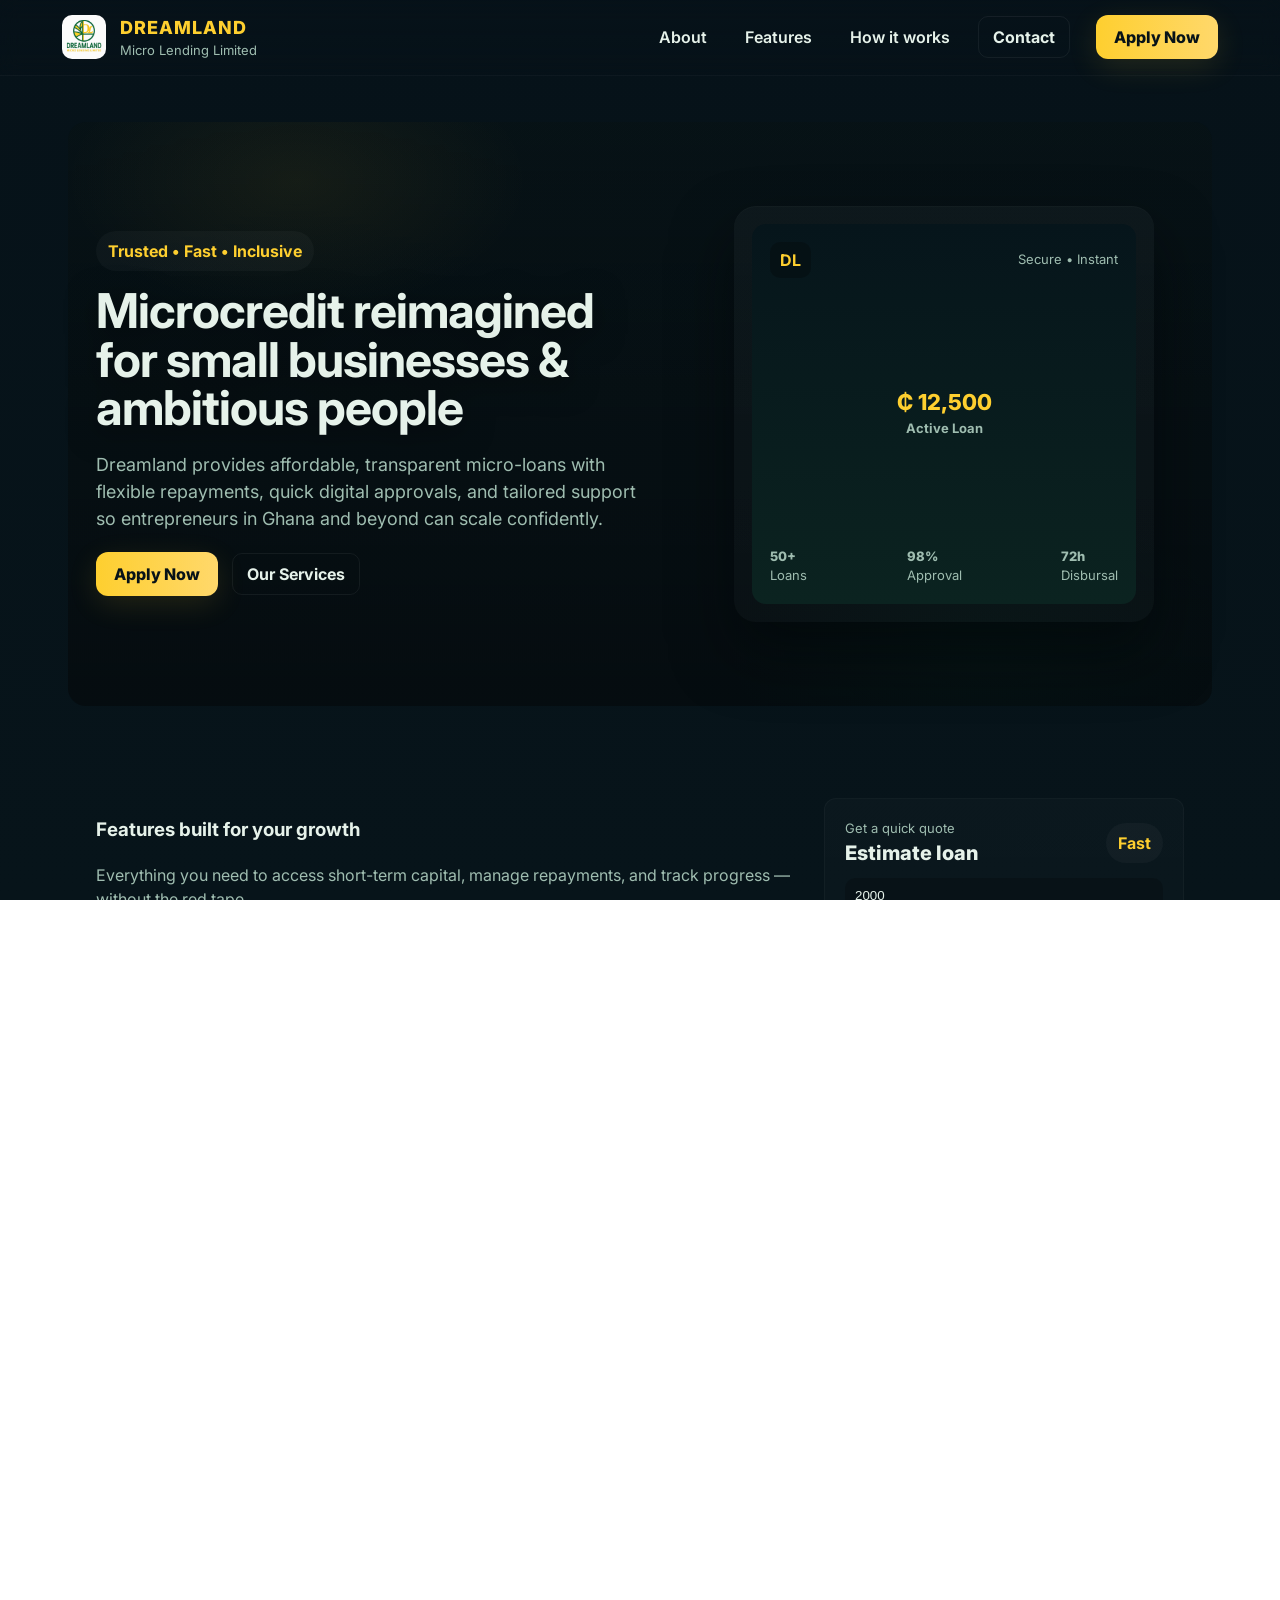
==== public/index.html @ 78e49c2c "minor fix" ====
<!doctype html>
<html lang="en">
<head>
  <meta charset="utf-8" />
  <meta name="viewport" content="width=device-width,initial-scale=1" />
  <title>Dreamland Micro Lending — Empowering Dreams</title>
  <link rel="icon" href=" logo.png" type="image/x-icon">
  <!-- Fonts -->
  <link href="https://fonts.googleapis.com/css2?family=Inter:wght@300;400;600;700;800&display=swap" rel="stylesheet">

  <meta name="keywords" content="micro loans Ghana, small business loans, quick loans Accra,  quick loans Sunyani, affordable lending, Dreamland Micro Lending, instant loan approval, flexible repayments, entrepreneur funding, Ghana microloans, financial support for businesses, short-term loans, digital lending platform, loan calculator, microfinance Ghana, business growth funding">

  <meta name="description" content="Dreamland Micro Lending offers fast, affordable micro-loans for small businesses and entrepreneurs in Ghana. Flexible repayments, quick approvals, and transparent terms.">

  <script type="application/ld+json">
    {
      "@context": "https://schema.org",
      "@type": "FinancialService",
      "name": "Dreamland Micro Lending",
      "description": "Providing micro-loans to small businesses and entrepreneurs in Ghana.",
      "url": "https://dreamlandmicrocredit.com/",
      "logo": "https://dreamlandmicrocredit.com/logo.png",
      "address": {
        "@type": "PostalAddress",
        "addressLocality": "Sunyani",
        "addressCountry": "GH"
      }
    }
    </script>

<style>
    :root{
      --green: #006B3F;
      --gold:  #FECF2F;
      --bg:    #071017;
      --card:  rgba(255,255,255,0.04);
      --glass: rgba(255,255,255,0.06);
      --text-light: #E6F2EA;
      --muted: #9FBDB0;
      --max-width: 1200px;
      --radius: 14px;
    }

    *{box-sizing:border-box}
    html,body{height:100%;scroll-behavior:smooth;overflow-x:hidden;width:100%}
    body{
      margin:0;
      font-family: 'Inter', system-ui, -apple-system, "Segoe UI", Roboto, "Helvetica Neue", Arial;
      background: linear-gradient(180deg, #061219 0%, #07141a 100%);
      color:var(--text-light);
      -webkit-font-smoothing:antialiased;
      -moz-osx-font-smoothing:grayscale;
      line-height:1.5;
    }

    a{color:inherit;text-decoration:none}
    .wrap{max-width:var(--max-width);margin:0 auto;padding:28px;}

/* ---------- Header (sticky, minimal) ---------- */
    header{
      position:sticky;
      top:0;
      z-index:1200;
      backdrop-filter: blur(10px);
      background: linear-gradient(180deg, rgba(7,18,25,0.65), rgba(7,18,25,0.45));
      border-bottom: 1px solid rgba(255,255,255,0.03);
      transition: all 300ms ease;
    }
    .nav-inner{max-width:var(--max-width); margin:0 auto; display:flex; align-items:center; gap:18px; padding:14px 22px; justify-content:space-between;}
    .brand {display:flex; align-items:center; gap:14px}
    .brand img{height:44px; width:44px; object-fit:contain; border-radius:10px; background:rgba(255,255,255,0.03)}
    .brand .name{font-weight:800;letter-spacing:1px;color:var(--gold); font-size:18px}
    nav {display:flex; gap:18px; align-items:center}
    nav a{color:var(--text-light); font-weight:600; padding:8px 10px;border-radius:8px; transition:all 180ms ease}
    nav a:hover{background:rgba(255,255,255,0.03)}
    .cta-ghost{border:1px solid rgba(255,255,255,0.06); padding:8px 14px; border-radius:10px; font-weight:700}
    .cta-primary{background:linear-gradient(90deg,var(--gold), #ffd86b); color:#071218; padding:10px 18px; border-radius:12px; font-weight:800; box-shadow: 0 8px 30px rgba(254,207,47,0.12)}

/* ---------- Mobile Navigation ---------- */
    .mobile-menu-btn {
      display: none;
      background: transparent;
      border: none;
      color: var(--text-light);
      width: 40px;
      height: 40px;
      position: relative;
      z-index: 2000;
      cursor: pointer;
      padding: 0;
    }
    
    .mobile-menu-btn span {
      display: block;
      width: 24px;
      height: 2px;
      background: var(--text-light);
      position: absolute;
      left: 8px;
      transition: all 0.3s ease;
    }
    
    .mobile-menu-btn span:nth-child(1) {
      top: 12px;
    }
    
    .mobile-menu-btn span:nth-child(2) {
      top: 19px;
    }
    
    .mobile-menu-btn span:nth-child(3) {
      top: 26px;
    }
    
    .mobile-menu-btn.active span:nth-child(1) {
      transform: rotate(45deg);
      top: 19px;
    }
    
    .mobile-menu-btn.active span:nth-child(2) {
      opacity: 0;
    }
    
    .mobile-menu-btn.active span:nth-child(3) {
      transform: rotate(-45deg);
      top: 19px;
    }
    
    .mobile-nav {
      position: fixed;
      top: 0;
      right: -100%;
      width: 80%;
      max-width: 320px;
      height: 100vh;
      background: var(--bg);
      backdrop-filter: blur(20px);
      z-index: 1000;
      padding: 80px 30px 30px;
      transition: right 0.4s cubic-bezier(0.4, 0, 0.2, 1);
      display: flex;
      flex-direction: column;
      gap: 20px;
      border-left: 1px solid rgba(255,255,255,0.05);
      box-shadow: -10px 0 30px rgba(0,0,0,0.3);
    }
    
    .mobile-nav.active {
      right: 0;
    }
    
    .mobile-nav a {
      display: block;
      padding: 12px 16px;
      font-size: 18px;
      border-radius: 8px;
      transition: all 0.3s ease;
      font-weight: 600;
    }
    
    .mobile-nav a:hover {
      background: rgba(255,255,255,0.05);
    }
    
    .mobile-nav .cta-primary {
      margin-top: 10px;
      text-align: center;
    }
    
    .mobile-nav-overlay {
      position: fixed;
      top: 0;
      left: 0;
      width: 100%;
      height: 100%;
      background: rgba(0,0,0,0.5);
      backdrop-filter: blur(5px);
      z-index: 999;
      opacity: 0;
      pointer-events: none;
      transition: opacity 0.3s ease;
    }
    
    .mobile-nav-overlay.active {
      opacity: 1;
      pointer-events: all;
    }

/* ---------- HERO (asymmetrical, layered) ---------- */
    .hero{
      display:grid;
      grid-template-columns: 1fr 480px;
      gap:48px;
      align-items:center;
      padding:84px 28px;
      margin-top:18px;
      position:relative;
    }

    .hero::before{
      content:"";
      position:absolute;
      inset:0;
      background-image:
        radial-gradient(ellipse at 20% 10%, rgba(254,207,47,0.06) 0%, transparent 18%),
        radial-gradient(ellipse at 80% 90%, rgba(0,107,63,0.06) 0%, transparent 20%),
        linear-gradient(180deg, rgba(10,18,14,0.25), rgba(5,8,10,0.6));
      z-index:0;
      border-radius:18px;
      pointer-events:none;
      transform: translateZ(0);
    }
    .hero-left, .hero-right{position:relative; z-index:1;}
    .hero-left h1{
      font-size:48px;
      line-height:1.02;
      margin:0 0 12px 0;
      letter-spacing:-1px;
      color:var(--text-light);
      text-shadow: 0 6px 30px rgba(0,0,0,0.5);
    }
    .kicker{display:inline-block;padding:6px 12px;border-radius:999px;background:rgba(254,207,47,0.12); color:var(--gold); font-weight:700;margin-bottom:16px}
    .hero-left p.lead{color:var(--muted); font-size:18px; margin-bottom:20px; max-width:68ch}
    .hero-ctas{display:flex; gap:14px; align-items:center; margin-top:8px}

    .hero-right{
      display:flex;
      justify-content:center;
      align-items:center;
      transform: perspective(900px) translateZ(0);
    }
    .device{
      width:420px;
      border-radius:22px;
      background: linear-gradient(180deg, rgba(255,255,255,0.03), rgba(255,255,255,0.02));
      padding:18px;
      box-shadow: 0 30px 60px rgba(2,6,8,0.6), inset 0 1px 0 rgba(255,255,255,0.02);
      transform-origin:center;
      transition: transform 600ms cubic-bezier(.2,.9,.26,1), box-shadow 300ms;
    }
    .device:hover{ transform: translateY(-12px) rotate(-2deg); box-shadow: 0 50px 90px rgba(2,6,8,0.7); }
    .device .screen{
      height:380px; border-radius:14px; overflow:hidden; background: linear-gradient(180deg,#06151b 0%, #0b2320 100%);
      display:flex; flex-direction:column; gap:10px; padding:18px; color:var(--text-light);
    }
    .device .screen .mock-top{display:flex; justify-content:space-between; align-items:center}
    .badge {background: rgba(0,0,0,0.25); padding:6px 10px; border-radius:10px; font-weight:700; color:var(--gold)}
    .mock-graphic{flex:1; display:flex; align-items:center; justify-content:center; font-weight:700; font-size:22px; color:var(--muted)}
    .mock-stats{display:flex; gap:10px; justify-content:space-between; color:var(--muted); font-size:13px}

/* ---------- FEATURES (staggered cards, highlight) ---------- */
    .section { padding:64px 28px; margin-top:28px; border-radius:18px;}
    .features { display:grid; grid-template-columns: 1.1fr 0.9fr; gap:28px; align-items:stretch; }
    .feature-list{ display:flex; flex-direction:column; gap:16px;}
    .feature{
      display:flex; gap:14px; align-items:flex-start; background:var(--card); padding:18px; border-radius:12px; transition:transform 300ms, box-shadow 300ms; }
    .feature:hover{ transform: translateY(-6px); box-shadow: 0 18px 50px rgba(0,0,0,0.6)}
    .feature .icon{width:56px;height:56px;border-radius:12px;display:flex;align-items:center;justify-content:center;font-weight:800;background:linear-gradient(180deg,var(--gold), #ffd86b); color:#071218;}

/* ---------- PROCESS (timeline) ---------- */
    .process-grid{ display:grid; grid-template-columns:repeat(4,1fr); gap:18px; margin-top:18px;}
    .step{ background:var(--glass); padding:18px; border-radius:12px; text-align:center; border:1px solid rgba(255,255,255,0.02)}

/* ---------- PRICING / PRODUCTS (cards with accent) ---------- */
    .products{ display:flex; gap:18px; margin-top:20px;}
    .product{background:linear-gradient(180deg, rgba(255,255,255,0.02), rgba(255,255,255,0.01)); padding:18px; border-radius:12px; flex:1; border:1px solid rgba(255,255,255,0.02); transition: transform 300ms}
    .product:hover{ transform:translateY(-6px); box-shadow: 0 26px 70px rgba(0,0,0,0.6) }

/* ---------- TESTIMONIALS (layered cards) ---------- */
    .testimonials{ display:grid; grid-template-columns: repeat(3,1fr); gap:18px; margin-top:18px; }
    .tcard{ background: linear-gradient(180deg, rgba(255,255,255,0.02), rgba(255,255,255,0.01)); padding:18px; border-radius:14px; border:1px solid rgba(255,255,255,0.03)}

/* ---------- NEWS / FOOTER ---------- */
    .news-grid{ display:grid; grid-template-columns:repeat(3,1fr); gap:18px; margin-top:18px}
    footer{ margin-top:40px; padding:36px 28px; border-radius:16px; background:linear-gradient(180deg, rgba(0,0,0,0.18), rgba(0,0,0,0.24)); display:flex; justify-content:space-between; align-items:center; gap:20px;}

/* ---------- CONTACT SECTION ---------- */
    #contact > div {
      display: grid;
      grid-template-columns: 1fr 420px;
      gap: 26px;
      align-items: start;
    }
    
    #contact aside {
      background:linear-gradient(180deg, rgba(255,255,255,0.02), rgba(255,255,255,0.01));
      padding: 18px;
      border-radius: 12px;
      border: 1px solid rgba(255,255,255,0.02);
    }

/* ---------- UTILITIES ---------- */
    .muted{color:var(--muted)}
    .center{text-align:center}
    .pill{display:inline-flex; gap:8px; align-items:center; padding:8px 12px; border-radius:999px; background:rgba(255,255,255,0.03); font-weight:700; color:var(--gold)}
    .ghost{border:1px solid rgba(255,255,255,0.03); padding:10px 14px; border-radius:10px}
    .small{font-size:13px;color:var(--muted)}

/* ---------- Responsive ---------- */
    @media (max-width:1100px){
      .hero{ grid-template-columns: 1fr; padding:56px 18px }
      .features{ grid-template-columns: 1fr }
      .testimonials{ grid-template-columns: 1fr; }
      .process-grid{ grid-template-columns: repeat(2,1fr)}
      .hero-right{ order:-1; margin-bottom:20px; display:flex; justify-content:center }
    }

    @media (max-width: 768px) {
      .mobile-menu-btn {
        display: block;
      }
      
      .desktop-nav {
        display: none;
      }
      
      .nav-inner{padding:12px}
      .brand .name{font-size:15px}
      
      .device{width:320px}
      .hero-left h1{font-size:30px}
      
      .products {
        flex-direction: column;
      }
      
      /* CONTACT SECTION FIX - Updated for better mobile layout */
      #contact > div {
        display: flex;
        flex-direction: column;
        grid-template-columns: unset;
        gap: 28px;
      }
      
      #contact > div > div,
      #contact > div > aside {
        width: 100%;
      }
      
      #contact dl {
        grid-template-columns: 1fr;
        gap: 12px;
      }
      
      /* NEWS GRID FIX */
      .news-grid {
        grid-template-columns: 1fr;
        gap: 12px;
      }
      
      /* FOOTER FIX */
      footer {
        flex-direction: column;
        align-items: flex-start;
        gap: 24px;
      }
    }

    @media (max-width:480px){
      .hero-left h1{font-size:26px}
      .hero-ctas {
        flex-direction: column;
        align-items: flex-start;
      }
      .process-grid {
        grid-template-columns: 1fr;
      }
      
      /* CONTACT FORM INPUTS */
      #applyForm input {
        padding: 14px 12px;
        font-size: 16px;
      }
      
      #applyForm button {
        padding: 14px;
      }
      
      .section {
        padding: 48px 18px;
      }
    }

/* ---------- Animations (scroll-reveal + subtle motion) ---------- */
    .reveal{opacity:0; transform:translateY(28px); transition: all 800ms cubic-bezier(.2,.9,.26,1);}
    .reveal.visible{opacity:1; transform:translateY(0)}
    .fade-in{opacity:0; transition: opacity 900ms ease; transform:none}
    .fade-in.visible{opacity:1}
    .floaty{transition: transform 900ms cubic-bezier(.2,.9,.26,1)}
    .floaty.slow{ animation: bob 6s ease-in-out infinite; }
    @keyframes bob{ 0%{ transform: translateY(0)} 50%{ transform: translateY(-8px)} 100%{ transform: translateY(0)} }
    
    @keyframes bounce {
      0%, 20%, 50%, 80%, 100% {transform: translateY(0);}
      40% {transform: translateY(-10px);}
      60% {transform: translateY(-5px);}
    }
    .bounce {
      animation: bounce 1.5s infinite;
    }
    .cta-primary:hover {
      animation: none;
      transform: translateY(-2px);
    }

/* small helpers for accessibility */
    .sr-only{position:absolute!important;height:1px;width:1px;overflow:hidden;clip:rect(1px,1px,1px,1px);white-space:nowrap;border:0;padding:0;margin:-1px}
</style>
</head>
<body>

 <!-- HEADER -->
  <header>
    <div class="nav-inner">
      <div class="brand">
        <img src="logo.png" alt="Dreamland logo" />
        <div>
          <div class="name">DREAMLAND</div>
          <div class="small muted">Micro Lending Limited</div>
        </div>
      </div>

      <!-- Desktop Navigation -->
      <nav class="desktop-nav" aria-label="Main Navigation">
        <a href="#about">About</a>
        <a href="#features">Features</a>
        <a href="#process">How it works</a>
        <!-- <a href="#testimonials">Clients</a> -->
        <a href="#contact" class="cta-ghost">Contact</a>
        <a href="#contact" class="cta-primary" style="margin-left:8px">Apply Now</a>
      </nav>
      
      <!-- Mobile Menu Button - Hidden on desktop -->
      <button class="mobile-menu-btn" aria-label="Toggle navigation">
        <span></span>
        <span></span>
        <span></span>
      </button>
    </div>
    
    <!-- Mobile Navigation - Hidden by default -->
    <div class="mobile-nav-overlay"></div>
    <nav class="mobile-nav" aria-label="Mobile Navigation">
      <a href="#about">About</a>
      <a href="#features">Features</a>
      <a href="#process">How it works</a>
      <!-- <a href="#testimonials">Clients</a> -->
      <a href="#contact">Contact</a>
      <a href="#contact" class="cta-primary">Apply Now</a>
    </nav>
  </header>


  <main class="wrap">

    <!-- HERO -->
    <section class="hero" aria-labelledby="hero-title">
      <div class="hero-left">
        <div class="kicker pill">Trusted • Fast • Inclusive</div>
        <h1 id="hero-title">Microcredit reimagined for small businesses & ambitious people</h1>
        <p class="lead muted">Dreamland provides affordable, transparent micro-loans with flexible repayments, quick digital approvals, and tailored support so entrepreneurs in Ghana and beyond can scale confidently.</p>

        <div class="hero-ctas">
          <a href="#contact" class="cta-primary bounce">Apply Now</a>
          <a href="#features" class="cta-ghost" aria-label="View services">Our Services</a>
        </div>

    
      </div>

      <div class="hero-right reveal floaty slow" id="hero-media">
        <div class="device" role="img" aria-label="App preview">
          <div class="screen">
            <div class="mock-top">
              <div class="badge">DL</div>
              <div class="small muted">Secure • Instant</div>
            </div>
            <div class="mock-graphic center">
              <div>
                <div style="font-size:22px;font-weight:800;color:var(--gold)">₵ 12,500</div>
                <div class="small muted">Active Loan</div>
              </div>
            </div>
            <div class="mock-stats">
              <div><div style="font-weight:800">50+</div><div class="small muted">Loans</div></div>
              <div><div style="font-weight:800">98%</div><div class="small muted">Approval</div></div>
              <div><div style="font-weight:800">72h</div><div class="small muted">Disbursal</div></div>
            </div>
          </div>
        </div>
      </div>
    </section>

    <!-- FEATURES -->
    <section id="features" class="section reveal" aria-labelledby="features-title">
      <div style="display:flex; align-items:flex-start; gap:28px; flex-wrap:wrap;">
        <div style="flex:1 1 520px;">
          <h3 id="features-title">Features built for your growth</h3>
          <p class="muted">Everything you need to access short-term capital, manage repayments, and track progress — without the red tape.</p>

          <div class="feature-list" style="margin-top:18px;">
            <div class="feature">
              <div class="icon">₵</div>
              <div>
                <div style="font-weight:800">Micro Loans</div>
                <div class="small muted">Small amounts, flexible terms, fast approval.</div>
              </div>
            </div>

            <div class="feature">
              <div class="icon">⚡</div>
              <div>
                <div style="font-weight:800">Instant Decisions</div>
                <div class="small muted">Automated credit checks speed up approvals.</div>
              </div>
            </div>

            <div class="feature">
              <div class="icon">🔁</div>
              <div>
                <div style="font-weight:800">Flexible Repayments</div>
                <div class="small muted">Plans tailored to seasonal income and cashflow.</div>
              </div>
            </div>

            <div class="feature">
              <div class="icon">🤝</div>
              <div>
                <div style="font-weight:800">Community Support</div>
                <div class="small muted">Financial coaching & growth resources for borrowers.</div>
              </div>
            </div>
          </div>
        </div>

        <div style="flex:0 1 360px;">
          <div style="background:linear-gradient(180deg, rgba(255,255,255,0.02), rgba(255,255,255,0.01)); padding:20px; border-radius:12px; border:1px solid rgba(255,255,255,0.03)">
            <div style="display:flex; justify-content:space-between; align-items:center; margin-bottom:10px">
              <div><div class="small muted">Get a quick quote</div><div style="font-weight:800;font-size:20px">Estimate loan</div></div>
              <div class="pill">Fast</div>
            </div>

            <form id="quickCalc" class="small" onsubmit="return calcQuote(event)">
              <label class="sr-only" for="amt">Amount</label>
              <input id="amt" type="number" min="100" value="2000" style="width:100%;padding:10px;border-radius:10px;border:none;background:rgba(0,0,0,0.2);color:var(--text-light);margin-bottom:10px" />
              <label class="sr-only" for="term">Term</label>
              <select id="term" style="width:100%;padding:10px;border-radius:10px;border:none;background:rgba(0,0,0,0.2);color:var(--text-light);margin-bottom:12px">
                <option value="30">30 days</option>
                <option value="60">60 days</option>
                <option value="90">90 days</option>
              </select>
              <button class="cta-primary">See Estimate</button>
              <div id="quote" class="small muted" style="margin-top:10px; display:none"></div>
            </form>
          </div>
        </div>
      </div>
    </section>

    <!-- PROCESS -->
    <section id="process" class="section reveal" aria-labelledby="process-title">
      <h3 id="process-title">How it works</h3>
      <p class="muted">Simple steps from application to disbursal — built to get capital into hands quickly and responsibly.</p>

      <div class="process-grid">
        <div class="step"><div class="pill">01</div><h4 style="margin-top:10px">Loan application</h4><p class="small muted">Fill a short form and upload basic documents.</p></div>
        <div class="step"><div class="pill">02</div><h4 style="margin-top:10px">Fast approval</h4><p class="small muted">Automated checks + quick human review.</p></div>
        <div class="step"><div class="pill">03</div><h4 style="margin-top:10px">Receive funds</h4><p class="small muted">Disbursal within 24 hours for approved loans.</p></div>
        <div class="step"><div class="pill">04</div><h4 style="margin-top:10px">Collateral free</h4><p class="small muted">Build credit and access larger amounts over time.</p></div>
      </div>
    </section>

    <!-- PRODUCTS / PACKAGES -->
    <section id="products" class="section reveal" aria-labelledby="products-title">
      <h3 id="products-title">Loan Packages</h3>
      <p class="muted">Transparent pricing, no hidden fees — choose a plan that fits your needs.</p>

      <div class="products">
        <div class="product">
          <div style="display:flex;justify-content:space-between;align-items:center"><div style="font-weight:800">Micro loan</div><div class="small muted">Best for individuals</div></div>
          <div style="font-size:28px;font-weight:900;margin-top:12px">₵1000 - ₵10,000</div>
          <div class="small muted" style="margin-top:10px">Term: 30-60 days • Rate: 7% flat</div>
          <div style="margin-top:14px"><a href="#contact" class="cta-primary bounce">Apply micro</a></div>
        </div>

        <div class="product">
          <div style="display:flex;justify-content:space-between;align-items:center"><div style="font-weight:800">Individual business</div><div class="small muted">Small businesses</div></div>
          <div style="font-size:28px;font-weight:900;margin-top:12px">₵5,000 - ₵20,000</div>
          <div class="small muted" style="margin-top:10px">Term: 30-180 days • Rate: 6% flat</div>
          <div style="margin-top:14px"><a href="#contact" class="cta-primary bounce">Apply individual business</a></div>
        </div>

        <div class="product">
          <div style="display:flex;justify-content:space-between;align-items:center"><div style="font-weight:800">Emergency Loans</div><div class="small muted">Larger ventures</div></div>
          <div style="font-size:28px;font-weight:900;margin-top:12px">₵5,000 - ₵20,000</div>
          <div class="small muted" style="margin-top:10px">Tailored terms • Dedicated support</div>
          <div style="margin-top:14px"><a href="#contact" class="cta-primary bounce">Apply emergency</a></div>
        </div>
      </div>
    </section>

    <!-- TESTIMONIALS -->
    <!-- <section id="testimonials" class="section reveal" aria-labelledby="testimonials-title">
      <h3 id="testimonials-title">Trusted by entrepreneurs</h3>
      <p class="muted">Stories from borrowers who used Dreamland to grow their businesses.</p>

      <div class="testimonials">
        <div class="tcard">
          <div style="display:flex; gap:12px; align-items:center; margin-bottom:8px">
            <img src="https://i.pravatar.cc/60?img=32" alt="" style="width:48px;height:48px;border-radius:999px">
            <div><strong>Akua T.</strong><div class="small muted">Market trader</div></div>
          </div>
          <p class="small muted">"I got a quick loan to buy stock before the holiday rush. Sales doubled — Dreamland made it easy."</p>
        </div>

        <div class="tcard">
          <div style="display:flex; gap:12px; align-items:center; margin-bottom:8px">
            <img src="https://i.pravatar.cc/60?img=44" alt="" style="width:48px;height:48px;border-radius:999px">
            <div><strong>Kofi A.</strong><div class="small muted">Carpenter</div></div>
          </div>
          <p class="small muted">"Transparent terms and helpful coaching — they guided me to manage repayments and grow revenue."</p>
        </div>

        <div class="tcard">
          <div style="display:flex; gap:12px; align-items:center; margin-bottom:8px">
            <img src="https://i.pravatar.cc/60?img=12" alt="" style="width:48px;height:48px;border-radius:999px">
            <div><strong>Linda M.</strong><div class="small muted">Salon owner</div></div>
          </div>
          <p class="small muted">"Fast approval and funds when I needed them most. The app is simple and reliable."</p>
        </div>
      </div>
    </section> -->

    <!-- LATEST NEWS -->
    <section id="news" class="section reveal" aria-labelledby="news-title">
      <h3 id="news-title">Latest updates</h3>
      <div class="news-grid">
        <article style="padding:16px;border-radius:12px;background:var(--card)"><strong>Dreamland launches new Growth loan</strong><p class="small muted">More capital and lower rates for returning customers.</p></article>
        <article style="padding:16px;border-radius:12px;background:var(--card)"><strong>Financial coaching sessions</strong><p class="small muted">Free online workshops on budgeting & scaling your business.</p></article>
        <article style="padding:16px;border-radius:12px;background:var(--card)"><strong>Community grant program</strong><p class="small muted">Partnering with local NGOs to support women entrepreneurs.</p></article>
      </div>
    </section>

    <!-- CONTACT / APPLY FORM -->
    <section id="contact" class="section reveal" aria-labelledby="contact-title">
      <div style="display:grid; grid-template-columns: 1fr 420px; gap:26px; align-items:start;">
        <div>
          <h3 id="contact-title">Get started</h3>
          <p class="muted">Apply online in minutes — or contact our team for custom plans and enterprise lending.</p>

          <dl style="display:grid; grid-template-columns: repeat(2,1fr); gap:8px; margin-top:12px">
            <div><strong>Phone</strong><div class="small muted">+233 20 767 4076 / +233 24 158 5892</div></div>
            <div><strong>Email</strong><div class="small muted">info@dreamlandmicro.com</div></div>
            <div><strong>Office</strong><div class="small muted">Sunyani, Ghana</div></div>
            <div><strong>Hours</strong><div class="small muted">Mon–Fri, 9am–5pm</div></div>
          </dl>

          <div style="margin-top:18px">
            <a href="#contact" class="ghost" style="margin-left:12px;padding:10px 14px;border-radius:10px">Request callback</a>
          </div>
        </div>

        <aside style="background:linear-gradient(180deg, rgba(255,255,255,0.02), rgba(255,255,255,0.01)); padding:18px; border-radius:12px; border:1px solid rgba(255,255,255,0.02)">
          <h4 style="margin-bottom:8px">Apply — quick form</h4>
          <form id="applyForm" onsubmit="return fakeApply(event)">
            <label class="sr-only" for="name">Full name</label>
            <input id="name" required placeholder="Full name" style="width:100%;padding:12px;border-radius:10px;border:none;background:rgba(0,0,0,0.2);color:var(--text-light);margin-bottom:10px" />
            <label class="sr-only" for="phone">Phone</label>
            <input id="phone" required placeholder="Phone" style="width:100%;padding:12px;border-radius:10px;border:none;background:rgba(0,0,0,0.2);color:var(--text-light);margin-bottom:10px" />
            <label class="sr-only" for="amount">Amount</label>
            <input id="amount" type="number" required placeholder="Amount (₵)" style="width:100%;padding:12px;border-radius:10px;border:none;background:rgba(0,0,0,0.2);color:var(--text-light);margin-bottom:10px" />
            <button class="cta-primary" style="width:100%;margin-top:6px">Start application</button>
            <p id="applyMsg" class="small muted" style="margin-top:10px; display:none"></p>
          </form>
        </aside>
      </div>
    </section>

    <!-- FOOTER -->
    <footer class="reveal">
      <div>
        <div style="display:flex; gap:12px; align-items:center">
          <img src="logo.png" alt="Dreamland logo" style="width:44px;height:44px;object-fit:contain">
          <div>
            <div style="font-weight:800">Dreamland Micro Lending</div>
            <div class="small muted">Empowering Dreams • © 2025</div>
          </div>
        </div>
      </div>

      <div style="display:flex; gap:18px; align-items:center;">
        <div class="small muted">Privacy • Terms • Cookies</div>
        <div style="display:flex; gap:10px;">
          <a class="pill" href="#">Twitter</a>
          <a class="pill" href="#">LinkedIn</a>
        </div>
      </div>
    </footer>

  </main>

  <!-- SCRIPT: Parallax, Scroll Reveals, small interactions -->
  <script>
     // Mobile menu toggle functionality
    (function() {
      const menuBtn = document.querySelector('.mobile-menu-btn');
      const mobileNav = document.querySelector('.mobile-nav');
      const overlay = document.querySelector('.mobile-nav-overlay');
      
      function toggleMenu() {
        menuBtn.classList.toggle('active');
        mobileNav.classList.toggle('active');
        overlay.classList.toggle('active');
        document.body.style.overflow = mobileNav.classList.contains('active') ? 'hidden' : '';
      }
      
      menuBtn.addEventListener('click', toggleMenu);
      overlay.addEventListener('click', toggleMenu);
      
      // Close menu when clicking on links
      mobileNav.querySelectorAll('a').forEach(link => {
        link.addEventListener('click', toggleMenu);
      });
    })();

    // Parallax: subtle background motion for hero layers
    (function(){
      const hero = document.querySelector('.hero');
      window.addEventListener('scroll', () => {
        const sc = window.scrollY;
        // move hero media up slightly as you scroll
        const media = document.getElementById('hero-media');
        if(media) media.style.transform = 'translateY(' + Math.min(0, sc * -0.05) + 'px)';
        // background parallax via pseudo-element: change transform on root
        hero.style.setProperty('--hero-offset', (sc * 0.15) + 'px');
      });
    })();

    // IntersectionObserver for reveal elements
    (function(){
      const io = new IntersectionObserver((entries, obs) => {
        entries.forEach(entry => {
          if(entry.isIntersecting){
            entry.target.classList.add('visible');
            obs.unobserve(entry.target);
          }
        });
      }, {threshold: 0.15});

      document.querySelectorAll('.reveal, .fade-in, .hero-right').forEach(el => io.observe(el));
    })();

    // Quick calculator (simple demo)
    function calcQuote(e){
      e.preventDefault();
      const amt = Number(document.getElementById('amt').value) || 0;
      const term = Number(document.getElementById('term').value) || 30;
      // sample flat rate calc
      const rate = 0.07; // 7% flat as sample
      const fee = Math.round(amt * rate);
      const total = amt + fee;
      const quote = document.getElementById('quote');
      quote.style.display = 'block';
      quote.innerHTML = `Estimated fee: ₵${fee.toLocaleString()} • Total repay: ₵${total.toLocaleString()} • Term: ${term} days`;
      return false;
    }

    // Fake apply form (demo behavior)
    function fakeApply(e){
      e.preventDefault();
      const msg = document.getElementById('applyMsg');
      msg.style.display = 'block';
      msg.innerText = 'Submitting…';
      setTimeout(() => {
        msg.innerText = 'Thanks! Your application has been received. Our team will call you within 24 hours.';
        document.getElementById('applyForm').reset();
      }, 900);
      return false;
    }

    // small enhancement: shrink header on scroll
    (function(){
      const header = document.querySelector('header');
      window.addEventListener('scroll', () => {
        header.style.backdropFilter = window.scrollY > 20 ? 'blur(14px)' : 'blur(8px)';
        header.style.padding = window.scrollY > 20 ? '8px 0' : '';
      });
    })();
    
    // Add bounce animation to CTA buttons on hover
    (function() {
      const ctaButtons = document.querySelectorAll('.cta-primary');
      ctaButtons.forEach(button => {
        button.addEventListener('mouseenter', () => {
          button.classList.add('bounce');
        });
        button.addEventListener('animationend', () => {
          button.classList.remove('bounce');
        });
      });
    })();
  </script>

  <style>
    /* Additional responsive styles for contact section */
    @media (max-width: 768px) {
      #contact > div {
        display: flex !important;
        flex-direction: column !important;
        grid-template-columns: 1fr !important;
      }
      
      #contact > div > div,
      #contact > div > aside {
        width: 100% !important;
      }
      
      #contact dl {
        grid-template-columns: 1fr !important;
        gap: 12px !important;
      }
    }
  </style>
</body>
</html>
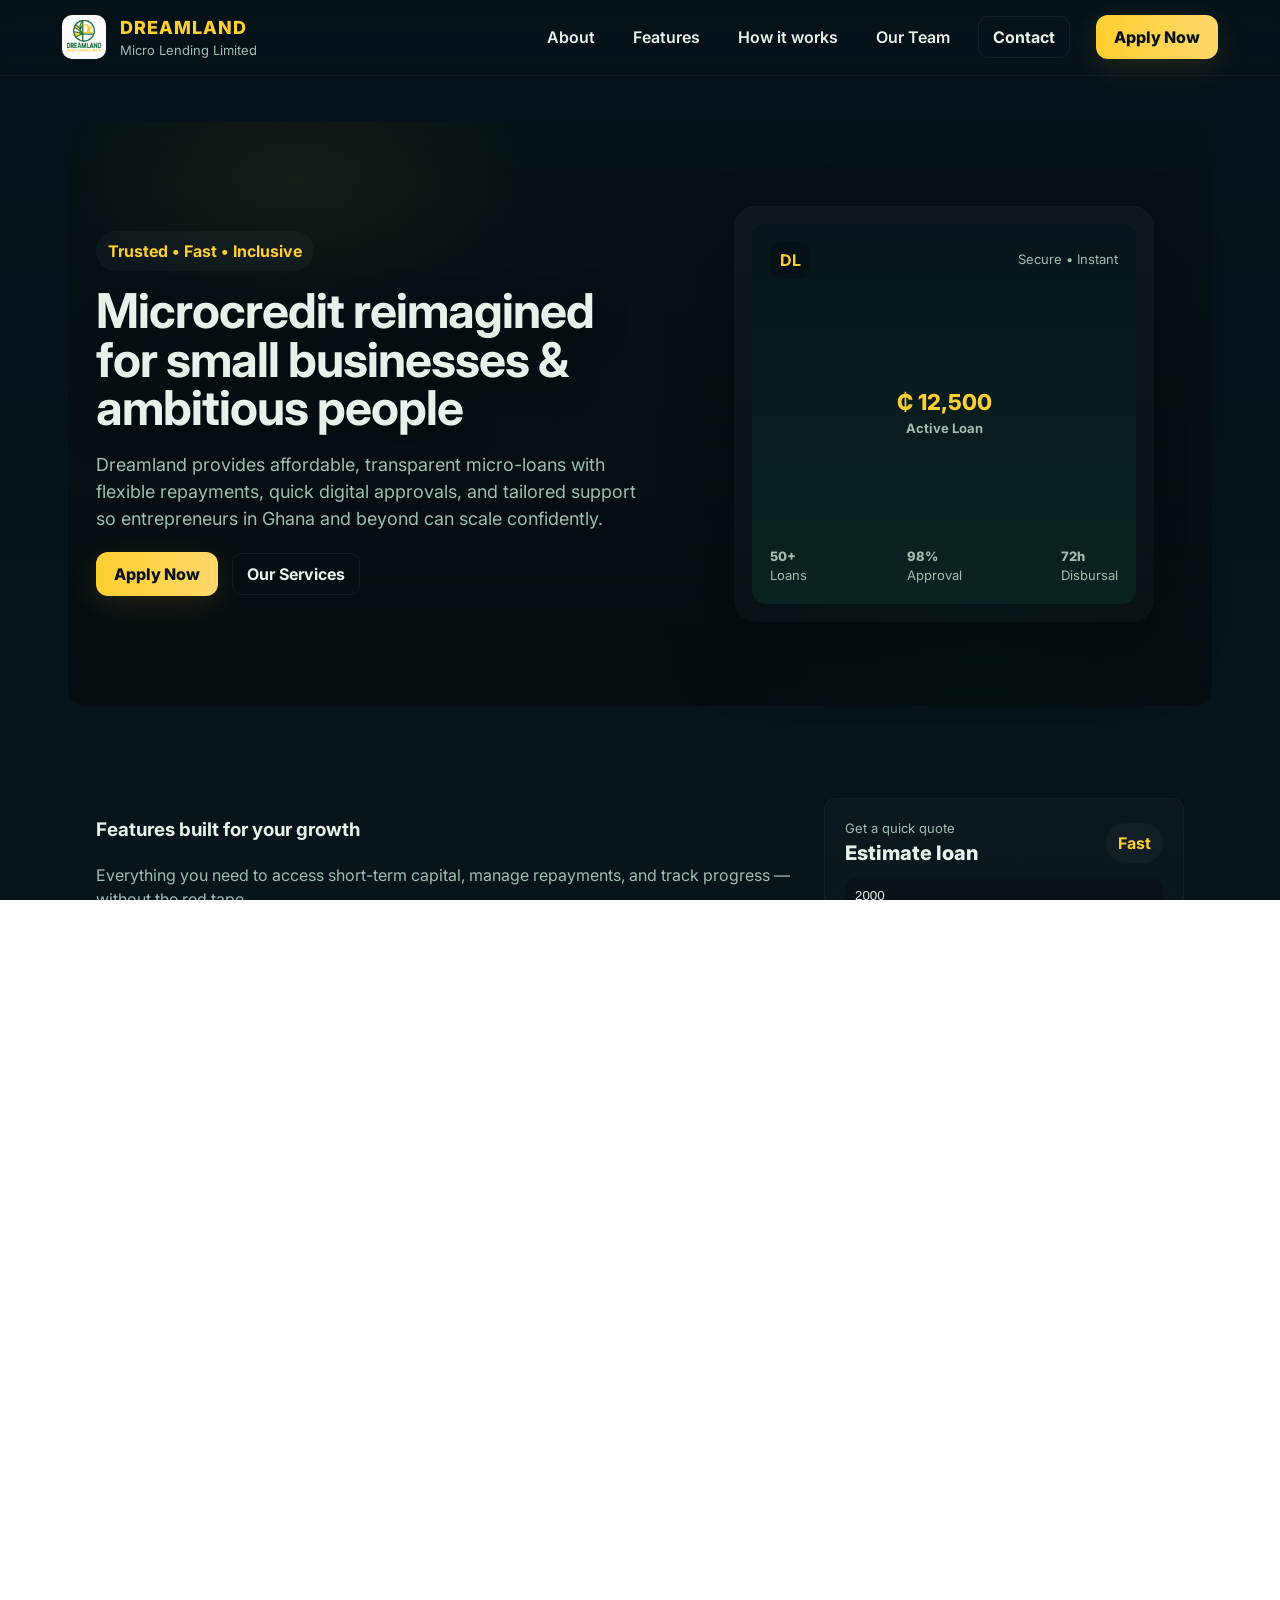
==== commit 8c85e39c: "Added tem members section" ====
--- a/public/index.html
+++ b/public/index.html
@@ -1,5 +1,6 @@
 <!doctype html>
 <html lang="en">
+
 <head>
   <meta charset="utf-8" />
   <meta name="viewport" content="width=device-width,initial-scale=1" />
@@ -8,9 +9,11 @@
   <!-- Fonts -->
   <link href="https://fonts.googleapis.com/css2?family=Inter:wght@300;400;600;700;800&display=swap" rel="stylesheet">
 
-  <meta name="keywords" content="micro loans Ghana, small business loans, quick loans Accra,  quick loans Sunyani, affordable lending, Dreamland Micro Lending, instant loan approval, flexible repayments, entrepreneur funding, Ghana microloans, financial support for businesses, short-term loans, digital lending platform, loan calculator, microfinance Ghana, business growth funding">
-
-  <meta name="description" content="Dreamland Micro Lending offers fast, affordable micro-loans for small businesses and entrepreneurs in Ghana. Flexible repayments, quick approvals, and transparent terms.">
+  <meta name="keywords"
+    content="micro loans Ghana, small business loans, quick loans Accra,  quick loans Sunyani, affordable lending, Dreamland Micro Lending, instant loan approval, flexible repayments, entrepreneur funding, Ghana microloans, financial support for businesses, short-term loans, digital lending platform, loan calculator, microfinance Ghana, business growth funding">
+
+  <meta name="description"
+    content="Dreamland Micro Lending offers fast, affordable micro-loans for small businesses and entrepreneurs in Ghana. Flexible repayments, quick approvals, and transparent terms.">
 
   <script type="application/ld+json">
     {
@@ -28,55 +31,129 @@
     }
     </script>
 
-<style>
-    :root{
+  <style>
+    :root {
       --green: #006B3F;
-      --gold:  #FECF2F;
-      --bg:    #071017;
-      --card:  rgba(255,255,255,0.04);
-      --glass: rgba(255,255,255,0.06);
+      --gold: #FECF2F;
+      --bg: #071017;
+      --card: rgba(255, 255, 255, 0.04);
+      --glass: rgba(255, 255, 255, 0.06);
       --text-light: #E6F2EA;
       --muted: #9FBDB0;
       --max-width: 1200px;
       --radius: 14px;
     }
 
-    *{box-sizing:border-box}
-    html,body{height:100%;scroll-behavior:smooth;overflow-x:hidden;width:100%}
-    body{
-      margin:0;
+    * {
+      box-sizing: border-box
+    }
+
+    html,
+    body {
+      height: 100%;
+      scroll-behavior: smooth;
+      overflow-x: hidden;
+      width: 100%
+    }
+
+    body {
+      margin: 0;
       font-family: 'Inter', system-ui, -apple-system, "Segoe UI", Roboto, "Helvetica Neue", Arial;
       background: linear-gradient(180deg, #061219 0%, #07141a 100%);
-      color:var(--text-light);
-      -webkit-font-smoothing:antialiased;
-      -moz-osx-font-smoothing:grayscale;
-      line-height:1.5;
-    }
-
-    a{color:inherit;text-decoration:none}
-    .wrap{max-width:var(--max-width);margin:0 auto;padding:28px;}
-
-/* ---------- Header (sticky, minimal) ---------- */
-    header{
-      position:sticky;
-      top:0;
-      z-index:1200;
+      color: var(--text-light);
+      -webkit-font-smoothing: antialiased;
+      -moz-osx-font-smoothing: grayscale;
+      line-height: 1.5;
+    }
+
+    a {
+      color: inherit;
+      text-decoration: none
+    }
+
+    .wrap {
+      max-width: var(--max-width);
+      margin: 0 auto;
+      padding: 28px;
+    }
+
+    /* ---------- Header (sticky, minimal) ---------- */
+    header {
+      position: sticky;
+      top: 0;
+      z-index: 1200;
       backdrop-filter: blur(10px);
-      background: linear-gradient(180deg, rgba(7,18,25,0.65), rgba(7,18,25,0.45));
-      border-bottom: 1px solid rgba(255,255,255,0.03);
+      background: linear-gradient(180deg, rgba(7, 18, 25, 0.65), rgba(7, 18, 25, 0.45));
+      border-bottom: 1px solid rgba(255, 255, 255, 0.03);
       transition: all 300ms ease;
     }
-    .nav-inner{max-width:var(--max-width); margin:0 auto; display:flex; align-items:center; gap:18px; padding:14px 22px; justify-content:space-between;}
-    .brand {display:flex; align-items:center; gap:14px}
-    .brand img{height:44px; width:44px; object-fit:contain; border-radius:10px; background:rgba(255,255,255,0.03)}
-    .brand .name{font-weight:800;letter-spacing:1px;color:var(--gold); font-size:18px}
-    nav {display:flex; gap:18px; align-items:center}
-    nav a{color:var(--text-light); font-weight:600; padding:8px 10px;border-radius:8px; transition:all 180ms ease}
-    nav a:hover{background:rgba(255,255,255,0.03)}
-    .cta-ghost{border:1px solid rgba(255,255,255,0.06); padding:8px 14px; border-radius:10px; font-weight:700}
-    .cta-primary{background:linear-gradient(90deg,var(--gold), #ffd86b); color:#071218; padding:10px 18px; border-radius:12px; font-weight:800; box-shadow: 0 8px 30px rgba(254,207,47,0.12)}
-
-/* ---------- Mobile Navigation ---------- */
+
+    .nav-inner {
+      max-width: var(--max-width);
+      margin: 0 auto;
+      display: flex;
+      align-items: center;
+      gap: 18px;
+      padding: 14px 22px;
+      justify-content: space-between;
+    }
+
+    .brand {
+      display: flex;
+      align-items: center;
+      gap: 14px
+    }
+
+    .brand img {
+      height: 44px;
+      width: 44px;
+      object-fit: contain;
+      border-radius: 10px;
+      background: rgba(255, 255, 255, 0.03)
+    }
+
+    .brand .name {
+      font-weight: 800;
+      letter-spacing: 1px;
+      color: var(--gold);
+      font-size: 18px
+    }
+
+    nav {
+      display: flex;
+      gap: 18px;
+      align-items: center
+    }
+
+    nav a {
+      color: var(--text-light);
+      font-weight: 600;
+      padding: 8px 10px;
+      border-radius: 8px;
+      transition: all 180ms ease
+    }
+
+    nav a:hover {
+      background: rgba(255, 255, 255, 0.03)
+    }
+
+    .cta-ghost {
+      border: 1px solid rgba(255, 255, 255, 0.06);
+      padding: 8px 14px;
+      border-radius: 10px;
+      font-weight: 700
+    }
+
+    .cta-primary {
+      background: linear-gradient(90deg, var(--gold), #ffd86b);
+      color: #071218;
+      padding: 10px 18px;
+      border-radius: 12px;
+      font-weight: 800;
+      box-shadow: 0 8px 30px rgba(254, 207, 47, 0.12)
+    }
+
+    /* ---------- Mobile Navigation ---------- */
     .mobile-menu-btn {
       display: none;
       background: transparent;
@@ -89,7 +166,7 @@
       cursor: pointer;
       padding: 0;
     }
-    
+
     .mobile-menu-btn span {
       display: block;
       width: 24px;
@@ -99,33 +176,33 @@
       left: 8px;
       transition: all 0.3s ease;
     }
-    
+
     .mobile-menu-btn span:nth-child(1) {
       top: 12px;
     }
-    
+
     .mobile-menu-btn span:nth-child(2) {
       top: 19px;
     }
-    
+
     .mobile-menu-btn span:nth-child(3) {
       top: 26px;
     }
-    
+
     .mobile-menu-btn.active span:nth-child(1) {
       transform: rotate(45deg);
       top: 19px;
     }
-    
+
     .mobile-menu-btn.active span:nth-child(2) {
       opacity: 0;
     }
-    
+
     .mobile-menu-btn.active span:nth-child(3) {
       transform: rotate(-45deg);
       top: 19px;
     }
-    
+
     .mobile-nav {
       position: fixed;
       top: 0;
@@ -141,14 +218,14 @@
       display: flex;
       flex-direction: column;
       gap: 20px;
-      border-left: 1px solid rgba(255,255,255,0.05);
-      box-shadow: -10px 0 30px rgba(0,0,0,0.3);
-    }
-    
+      border-left: 1px solid rgba(255, 255, 255, 0.05);
+      box-shadow: -10px 0 30px rgba(0, 0, 0, 0.3);
+    }
+
     .mobile-nav.active {
       right: 0;
     }
-    
+
     .mobile-nav a {
       display: block;
       padding: 12px 16px;
@@ -157,197 +234,582 @@
       transition: all 0.3s ease;
       font-weight: 600;
     }
-    
+
     .mobile-nav a:hover {
-      background: rgba(255,255,255,0.05);
-    }
-    
+      background: rgba(255, 255, 255, 0.05);
+    }
+
     .mobile-nav .cta-primary {
       margin-top: 10px;
       text-align: center;
     }
-    
+
     .mobile-nav-overlay {
       position: fixed;
       top: 0;
       left: 0;
       width: 100%;
       height: 100%;
-      background: rgba(0,0,0,0.5);
+      background: rgba(0, 0, 0, 0.5);
       backdrop-filter: blur(5px);
       z-index: 999;
       opacity: 0;
       pointer-events: none;
       transition: opacity 0.3s ease;
     }
-    
+
     .mobile-nav-overlay.active {
       opacity: 1;
       pointer-events: all;
     }
 
-/* ---------- HERO (asymmetrical, layered) ---------- */
-    .hero{
-      display:grid;
+    /* ---------- HERO (asymmetrical, layered) ---------- */
+    .hero {
+      display: grid;
       grid-template-columns: 1fr 480px;
-      gap:48px;
-      align-items:center;
-      padding:84px 28px;
-      margin-top:18px;
-      position:relative;
-    }
-
-    .hero::before{
-      content:"";
-      position:absolute;
-      inset:0;
+      gap: 48px;
+      align-items: center;
+      padding: 84px 28px;
+      margin-top: 18px;
+      position: relative;
+    }
+
+    .hero::before {
+      content: "";
+      position: absolute;
+      inset: 0;
       background-image:
-        radial-gradient(ellipse at 20% 10%, rgba(254,207,47,0.06) 0%, transparent 18%),
-        radial-gradient(ellipse at 80% 90%, rgba(0,107,63,0.06) 0%, transparent 20%),
-        linear-gradient(180deg, rgba(10,18,14,0.25), rgba(5,8,10,0.6));
-      z-index:0;
-      border-radius:18px;
-      pointer-events:none;
+        radial-gradient(ellipse at 20% 10%, rgba(254, 207, 47, 0.06) 0%, transparent 18%),
+        radial-gradient(ellipse at 80% 90%, rgba(0, 107, 63, 0.06) 0%, transparent 20%),
+        linear-gradient(180deg, rgba(10, 18, 14, 0.25), rgba(5, 8, 10, 0.6));
+      z-index: 0;
+      border-radius: 18px;
+      pointer-events: none;
       transform: translateZ(0);
     }
-    .hero-left, .hero-right{position:relative; z-index:1;}
-    .hero-left h1{
-      font-size:48px;
-      line-height:1.02;
-      margin:0 0 12px 0;
-      letter-spacing:-1px;
-      color:var(--text-light);
-      text-shadow: 0 6px 30px rgba(0,0,0,0.5);
-    }
-    .kicker{display:inline-block;padding:6px 12px;border-radius:999px;background:rgba(254,207,47,0.12); color:var(--gold); font-weight:700;margin-bottom:16px}
-    .hero-left p.lead{color:var(--muted); font-size:18px; margin-bottom:20px; max-width:68ch}
-    .hero-ctas{display:flex; gap:14px; align-items:center; margin-top:8px}
-
-    .hero-right{
-      display:flex;
-      justify-content:center;
-      align-items:center;
+
+    .hero-left,
+    .hero-right {
+      position: relative;
+      z-index: 1;
+    }
+
+    .hero-left h1 {
+      font-size: 48px;
+      line-height: 1.02;
+      margin: 0 0 12px 0;
+      letter-spacing: -1px;
+      color: var(--text-light);
+      text-shadow: 0 6px 30px rgba(0, 0, 0, 0.5);
+    }
+
+    .kicker {
+      display: inline-block;
+      padding: 6px 12px;
+      border-radius: 999px;
+      background: rgba(254, 207, 47, 0.12);
+      color: var(--gold);
+      font-weight: 700;
+      margin-bottom: 16px
+    }
+
+    .hero-left p.lead {
+      color: var(--muted);
+      font-size: 18px;
+      margin-bottom: 20px;
+      max-width: 68ch
+    }
+
+    .hero-ctas {
+      display: flex;
+      gap: 14px;
+      align-items: center;
+      margin-top: 8px
+    }
+
+    .hero-right {
+      display: flex;
+      justify-content: center;
+      align-items: center;
       transform: perspective(900px) translateZ(0);
     }
-    .device{
-      width:420px;
-      border-radius:22px;
-      background: linear-gradient(180deg, rgba(255,255,255,0.03), rgba(255,255,255,0.02));
-      padding:18px;
-      box-shadow: 0 30px 60px rgba(2,6,8,0.6), inset 0 1px 0 rgba(255,255,255,0.02);
-      transform-origin:center;
-      transition: transform 600ms cubic-bezier(.2,.9,.26,1), box-shadow 300ms;
-    }
-    .device:hover{ transform: translateY(-12px) rotate(-2deg); box-shadow: 0 50px 90px rgba(2,6,8,0.7); }
-    .device .screen{
-      height:380px; border-radius:14px; overflow:hidden; background: linear-gradient(180deg,#06151b 0%, #0b2320 100%);
-      display:flex; flex-direction:column; gap:10px; padding:18px; color:var(--text-light);
-    }
-    .device .screen .mock-top{display:flex; justify-content:space-between; align-items:center}
-    .badge {background: rgba(0,0,0,0.25); padding:6px 10px; border-radius:10px; font-weight:700; color:var(--gold)}
-    .mock-graphic{flex:1; display:flex; align-items:center; justify-content:center; font-weight:700; font-size:22px; color:var(--muted)}
-    .mock-stats{display:flex; gap:10px; justify-content:space-between; color:var(--muted); font-size:13px}
-
-/* ---------- FEATURES (staggered cards, highlight) ---------- */
-    .section { padding:64px 28px; margin-top:28px; border-radius:18px;}
-    .features { display:grid; grid-template-columns: 1.1fr 0.9fr; gap:28px; align-items:stretch; }
-    .feature-list{ display:flex; flex-direction:column; gap:16px;}
-    .feature{
-      display:flex; gap:14px; align-items:flex-start; background:var(--card); padding:18px; border-radius:12px; transition:transform 300ms, box-shadow 300ms; }
-    .feature:hover{ transform: translateY(-6px); box-shadow: 0 18px 50px rgba(0,0,0,0.6)}
-    .feature .icon{width:56px;height:56px;border-radius:12px;display:flex;align-items:center;justify-content:center;font-weight:800;background:linear-gradient(180deg,var(--gold), #ffd86b); color:#071218;}
-
-/* ---------- PROCESS (timeline) ---------- */
-    .process-grid{ display:grid; grid-template-columns:repeat(4,1fr); gap:18px; margin-top:18px;}
-    .step{ background:var(--glass); padding:18px; border-radius:12px; text-align:center; border:1px solid rgba(255,255,255,0.02)}
-
-/* ---------- PRICING / PRODUCTS (cards with accent) ---------- */
-    .products{ display:flex; gap:18px; margin-top:20px;}
-    .product{background:linear-gradient(180deg, rgba(255,255,255,0.02), rgba(255,255,255,0.01)); padding:18px; border-radius:12px; flex:1; border:1px solid rgba(255,255,255,0.02); transition: transform 300ms}
-    .product:hover{ transform:translateY(-6px); box-shadow: 0 26px 70px rgba(0,0,0,0.6) }
-
-/* ---------- TESTIMONIALS (layered cards) ---------- */
-    .testimonials{ display:grid; grid-template-columns: repeat(3,1fr); gap:18px; margin-top:18px; }
-    .tcard{ background: linear-gradient(180deg, rgba(255,255,255,0.02), rgba(255,255,255,0.01)); padding:18px; border-radius:14px; border:1px solid rgba(255,255,255,0.03)}
-
-/* ---------- NEWS / FOOTER ---------- */
-    .news-grid{ display:grid; grid-template-columns:repeat(3,1fr); gap:18px; margin-top:18px}
-    footer{ margin-top:40px; padding:36px 28px; border-radius:16px; background:linear-gradient(180deg, rgba(0,0,0,0.18), rgba(0,0,0,0.24)); display:flex; justify-content:space-between; align-items:center; gap:20px;}
-
-/* ---------- CONTACT SECTION ---------- */
-    #contact > div {
+
+    .device {
+      width: 420px;
+      border-radius: 22px;
+      background: linear-gradient(180deg, rgba(255, 255, 255, 0.03), rgba(255, 255, 255, 0.02));
+      padding: 18px;
+      box-shadow: 0 30px 60px rgba(2, 6, 8, 0.6), inset 0 1px 0 rgba(255, 255, 255, 0.02);
+      transform-origin: center;
+      transition: transform 600ms cubic-bezier(.2, .9, .26, 1), box-shadow 300ms;
+    }
+
+    .device:hover {
+      transform: translateY(-12px) rotate(-2deg);
+      box-shadow: 0 50px 90px rgba(2, 6, 8, 0.7);
+    }
+
+    .device .screen {
+      height: 380px;
+      border-radius: 14px;
+      overflow: hidden;
+      background: linear-gradient(180deg, #06151b 0%, #0b2320 100%);
+      display: flex;
+      flex-direction: column;
+      gap: 10px;
+      padding: 18px;
+      color: var(--text-light);
+    }
+
+    .device .screen .mock-top {
+      display: flex;
+      justify-content: space-between;
+      align-items: center
+    }
+
+    .badge {
+      background: rgba(0, 0, 0, 0.25);
+      padding: 6px 10px;
+      border-radius: 10px;
+      font-weight: 700;
+      color: var(--gold)
+    }
+
+    .mock-graphic {
+      flex: 1;
+      display: flex;
+      align-items: center;
+      justify-content: center;
+      font-weight: 700;
+      font-size: 22px;
+      color: var(--muted)
+    }
+
+    .mock-stats {
+      display: flex;
+      gap: 10px;
+      justify-content: space-between;
+      color: var(--muted);
+      font-size: 13px
+    }
+
+    /* ---------- FEATURES (staggered cards, highlight) ---------- */
+    .section {
+      padding: 64px 28px;
+      margin-top: 28px;
+      border-radius: 18px;
+    }
+
+    .features {
+      display: grid;
+      grid-template-columns: 1.1fr 0.9fr;
+      gap: 28px;
+      align-items: stretch;
+    }
+
+    .feature-list {
+      display: flex;
+      flex-direction: column;
+      gap: 16px;
+    }
+
+    .feature {
+      display: flex;
+      gap: 14px;
+      align-items: flex-start;
+      background: var(--card);
+      padding: 18px;
+      border-radius: 12px;
+      transition: transform 300ms, box-shadow 300ms;
+    }
+
+    .feature:hover {
+      transform: translateY(-6px);
+      box-shadow: 0 18px 50px rgba(0, 0, 0, 0.6)
+    }
+
+    .feature .icon {
+      width: 56px;
+      height: 56px;
+      border-radius: 12px;
+      display: flex;
+      align-items: center;
+      justify-content: center;
+      font-weight: 800;
+      background: linear-gradient(180deg, var(--gold), #ffd86b);
+      color: #071218;
+    }
+
+    /* ---------- PROCESS (timeline) ---------- */
+    .process-grid {
+      display: grid;
+      grid-template-columns: repeat(4, 1fr);
+      gap: 18px;
+      margin-top: 18px;
+    }
+
+    .step {
+      background: var(--glass);
+      padding: 18px;
+      border-radius: 12px;
+      text-align: center;
+      border: 1px solid rgba(255, 255, 255, 0.02)
+    }
+
+    /* ---------- PRICING / PRODUCTS (cards with accent) ---------- */
+    .products {
+      display: flex;
+      gap: 18px;
+      margin-top: 20px;
+    }
+
+    .product {
+      background: linear-gradient(180deg, rgba(255, 255, 255, 0.02), rgba(255, 255, 255, 0.01));
+      padding: 18px;
+      border-radius: 12px;
+      flex: 1;
+      border: 1px solid rgba(255, 255, 255, 0.02);
+      transition: transform 300ms
+    }
+
+    .product:hover {
+      transform: translateY(-6px);
+      box-shadow: 0 26px 70px rgba(0, 0, 0, 0.6)
+    }
+
+    /* ---------- TESTIMONIALS (layered cards) ---------- */
+    .testimonials {
+      display: grid;
+      grid-template-columns: repeat(3, 1fr);
+      gap: 18px;
+      margin-top: 18px;
+    }
+
+    .tcard {
+      background: linear-gradient(180deg, rgba(255, 255, 255, 0.02), rgba(255, 255, 255, 0.01));
+      padding: 18px;
+      border-radius: 14px;
+      border: 1px solid rgba(255, 255, 255, 0.03)
+    }
+
+    /* ---------- TEAM SECTION ---------- */
+    .team-grid {
+      display: grid;
+      grid-template-columns: repeat(4, 1fr);
+      gap: 18px;
+      margin-top: 28px;
+    }
+
+    .team-member {
+      background: linear-gradient(180deg, rgba(255, 255, 255, 0.02), rgba(255, 255, 255, 0.01));
+      border-radius: 14px;
+      border: 1px solid rgba(255, 255, 255, 0.03);
+      overflow: hidden;
+      transition: transform 300ms, box-shadow 300ms;
+      display: flex;
+      flex-direction: column;
+      height: fit-content;
+    }
+
+    .team-member:hover {
+      transform: translateY(-6px);
+      box-shadow: 0 26px 70px rgba(0, 0, 0, 0.6);
+    }
+
+    .member-image {
+      position: relative;
+      height: 200px;
+      overflow: hidden;
+    }
+
+    .member-image img {
+      width: 100%;
+      height: 100%;
+      object-fit: cover;
+      transition: transform 400ms ease;
+    }
+
+    .member-overlay {
+      position: absolute;
+      top: 0;
+      left: 0;
+      width: 100%;
+      height: 100%;
+      background: rgba(7, 16, 23, 0.7);
+      display: flex;
+      align-items: center;
+      justify-content: center;
+      opacity: 0;
+      transition: opacity 300ms ease;
+    }
+
+    .member-socials {
+      display: flex;
+      gap: 12px;
+    }
+
+    .member-socials a {
+      display: flex;
+      align-items: center;
+      justify-content: center;
+      width: 36px;
+      height: 36px;
+      border-radius: 50%;
+      background: var(--gold);
+      color: var(--bg);
+      font-weight: 700;
+      font-size: 14px;
+      transition: transform 200ms ease;
+    }
+
+    .member-socials a:hover {
+      transform: scale(1.1);
+    }
+
+    .team-member:hover .member-overlay {
+      opacity: 1;
+    }
+
+    .team-member:hover .member-image img {
+      transform: scale(1.05);
+    }
+
+    .member-info {
+      padding: 18px;
+      flex-grow: 1;
+      display: flex;
+      flex-direction: column;
+    }
+
+    .member-info h4 {
+      margin: 0 0 4px 0;
+      font-weight: 700;
+    }
+
+    .member-info p.small.muted {
+      margin: 0 0 12px 0;
+      color: var(--gold);
+      font-weight: 600;
+    }
+
+    .member-bio {
+      position: relative;
+      flex-grow: 1;
+    }
+
+    .member-bio p.small {
+      margin: 0 0 10px 0;
+      line-height: 1.4;
+    }
+
+    .bio-full {
+      max-height: 0;
+      overflow: hidden;
+      transition: max-height 0.4s ease;
+    }
+
+    .bio-full.expanded {
+      max-height: 500px;
+    }
+
+    .read-more-btn {
+      background: transparent;
+      border: 1px solid rgba(255, 255, 255, 0.1);
+      color: var(--gold);
+      padding: 6px 12px;
+      border-radius: 6px;
+      font-size: 12px;
+      font-weight: 600;
+      cursor: pointer;
+      margin-top: 8px;
+      transition: all 0.3s ease;
+      align-self: flex-start;
+    }
+
+    .read-more-btn:hover {
+      background: rgba(254, 207, 47, 0.1);
+      border-color: var(--gold);
+    }
+
+    .read-more-btn[aria-expanded="true"] {
+      background: rgba(254, 207, 47, 0.1);
+    }
+
+    .read-more-btn[aria-expanded="true"]::after {
+      content: " less";
+    }
+
+    .read-more-btn[aria-expanded="false"]::after {
+      content: " more";
+    }
+
+    /* ---------- Responsive Team Section ---------- */
+    @media (max-width: 1100px) {
+      .team-grid {
+        grid-template-columns: repeat(2, 1fr);
+      }
+    }
+
+    @media (max-width: 768px) {
+      .team-grid {
+        grid-template-columns: 1fr;
+        gap: 24px;
+      }
+
+      .member-image {
+        height: 220px;
+      }
+
+      .member-info {
+        padding: 16px;
+      }
+    }
+
+    /* ---------- NEWS / FOOTER ---------- */
+    .news-grid {
+      display: grid;
+      grid-template-columns: repeat(3, 1fr);
+      gap: 18px;
+      margin-top: 18px
+    }
+
+    footer {
+      margin-top: 40px;
+      padding: 36px 28px;
+      border-radius: 16px;
+      background: linear-gradient(180deg, rgba(0, 0, 0, 0.18), rgba(0, 0, 0, 0.24));
+      display: flex;
+      justify-content: space-between;
+      align-items: center;
+      gap: 20px;
+    }
+
+    /* ---------- CONTACT SECTION ---------- */
+    #contact>div {
       display: grid;
       grid-template-columns: 1fr 420px;
       gap: 26px;
       align-items: start;
     }
-    
+
     #contact aside {
-      background:linear-gradient(180deg, rgba(255,255,255,0.02), rgba(255,255,255,0.01));
+      background: linear-gradient(180deg, rgba(255, 255, 255, 0.02), rgba(255, 255, 255, 0.01));
       padding: 18px;
       border-radius: 12px;
-      border: 1px solid rgba(255,255,255,0.02);
-    }
-
-/* ---------- UTILITIES ---------- */
-    .muted{color:var(--muted)}
-    .center{text-align:center}
-    .pill{display:inline-flex; gap:8px; align-items:center; padding:8px 12px; border-radius:999px; background:rgba(255,255,255,0.03); font-weight:700; color:var(--gold)}
-    .ghost{border:1px solid rgba(255,255,255,0.03); padding:10px 14px; border-radius:10px}
-    .small{font-size:13px;color:var(--muted)}
-
-/* ---------- Responsive ---------- */
-    @media (max-width:1100px){
-      .hero{ grid-template-columns: 1fr; padding:56px 18px }
-      .features{ grid-template-columns: 1fr }
-      .testimonials{ grid-template-columns: 1fr; }
-      .process-grid{ grid-template-columns: repeat(2,1fr)}
-      .hero-right{ order:-1; margin-bottom:20px; display:flex; justify-content:center }
+      border: 1px solid rgba(255, 255, 255, 0.02);
+    }
+
+    /* ---------- UTILITIES ---------- */
+    .muted {
+      color: var(--muted)
+    }
+
+    .center {
+      text-align: center
+    }
+
+    .pill {
+      display: inline-flex;
+      gap: 8px;
+      align-items: center;
+      padding: 8px 12px;
+      border-radius: 999px;
+      background: rgba(255, 255, 255, 0.03);
+      font-weight: 700;
+      color: var(--gold)
+    }
+
+    .ghost {
+      border: 1px solid rgba(255, 255, 255, 0.03);
+      padding: 10px 14px;
+      border-radius: 10px
+    }
+
+    .small {
+      font-size: 13px;
+      color: var(--muted)
+    }
+
+    /* ---------- Responsive ---------- */
+    @media (max-width:1100px) {
+      .hero {
+        grid-template-columns: 1fr;
+        padding: 56px 18px
+      }
+
+      .features {
+        grid-template-columns: 1fr
+      }
+
+      .testimonials {
+        grid-template-columns: 1fr;
+      }
+
+      .process-grid {
+        grid-template-columns: repeat(2, 1fr)
+      }
+
+      .hero-right {
+        order: -1;
+        margin-bottom: 20px;
+        display: flex;
+        justify-content: center
+      }
     }
 
     @media (max-width: 768px) {
       .mobile-menu-btn {
         display: block;
       }
-      
+
       .desktop-nav {
         display: none;
       }
-      
-      .nav-inner{padding:12px}
-      .brand .name{font-size:15px}
-      
-      .device{width:320px}
-      .hero-left h1{font-size:30px}
-      
+
+      .nav-inner {
+        padding: 12px
+      }
+
+      .brand .name {
+        font-size: 15px
+      }
+
+      .device {
+        width: 320px
+      }
+
+      .hero-left h1 {
+        font-size: 30px
+      }
+
       .products {
         flex-direction: column;
       }
-      
+
       /* CONTACT SECTION FIX - Updated for better mobile layout */
-      #contact > div {
+      #contact>div {
         display: flex;
         flex-direction: column;
         grid-template-columns: unset;
         gap: 28px;
       }
-      
-      #contact > div > div,
-      #contact > div > aside {
+
+      #contact>div>div,
+      #contact>div>aside {
         width: 100%;
       }
-      
+
       #contact dl {
         grid-template-columns: 1fr;
         gap: 12px;
       }
-      
+
       /* NEWS GRID FIX */
       .news-grid {
         grid-template-columns: 1fr;
         gap: 12px;
       }
-      
+
       /* FOOTER FIX */
       footer {
         flex-direction: column;
@@ -356,60 +818,125 @@
       }
     }
 
-    @media (max-width:480px){
-      .hero-left h1{font-size:26px}
+    @media (max-width:480px) {
+      .hero-left h1 {
+        font-size: 26px
+      }
+
       .hero-ctas {
         flex-direction: column;
         align-items: flex-start;
       }
+
       .process-grid {
         grid-template-columns: 1fr;
       }
-      
+
       /* CONTACT FORM INPUTS */
       #applyForm input {
         padding: 14px 12px;
         font-size: 16px;
       }
-      
+
       #applyForm button {
         padding: 14px;
       }
-      
+
       .section {
         padding: 48px 18px;
       }
     }
 
-/* ---------- Animations (scroll-reveal + subtle motion) ---------- */
-    .reveal{opacity:0; transform:translateY(28px); transition: all 800ms cubic-bezier(.2,.9,.26,1);}
-    .reveal.visible{opacity:1; transform:translateY(0)}
-    .fade-in{opacity:0; transition: opacity 900ms ease; transform:none}
-    .fade-in.visible{opacity:1}
-    .floaty{transition: transform 900ms cubic-bezier(.2,.9,.26,1)}
-    .floaty.slow{ animation: bob 6s ease-in-out infinite; }
-    @keyframes bob{ 0%{ transform: translateY(0)} 50%{ transform: translateY(-8px)} 100%{ transform: translateY(0)} }
-    
+    /* ---------- Animations (scroll-reveal + subtle motion) ---------- */
+    .reveal {
+      opacity: 0;
+      transform: translateY(28px);
+      transition: all 800ms cubic-bezier(.2, .9, .26, 1);
+    }
+
+    .reveal.visible {
+      opacity: 1;
+      transform: translateY(0)
+    }
+
+    .fade-in {
+      opacity: 0;
+      transition: opacity 900ms ease;
+      transform: none
+    }
+
+    .fade-in.visible {
+      opacity: 1
+    }
+
+    .floaty {
+      transition: transform 900ms cubic-bezier(.2, .9, .26, 1)
+    }
+
+    .floaty.slow {
+      animation: bob 6s ease-in-out infinite;
+    }
+
+    @keyframes bob {
+      0% {
+        transform: translateY(0)
+      }
+
+      50% {
+        transform: translateY(-8px)
+      }
+
+      100% {
+        transform: translateY(0)
+      }
+    }
+
     @keyframes bounce {
-      0%, 20%, 50%, 80%, 100% {transform: translateY(0);}
-      40% {transform: translateY(-10px);}
-      60% {transform: translateY(-5px);}
-    }
+
+      0%,
+      20%,
+      50%,
+      80%,
+      100% {
+        transform: translateY(0);
+      }
+
+      40% {
+        transform: translateY(-10px);
+      }
+
+      60% {
+        transform: translateY(-5px);
+      }
+    }
+
     .bounce {
       animation: bounce 1.5s infinite;
     }
+
     .cta-primary:hover {
       animation: none;
       transform: translateY(-2px);
     }
 
-/* small helpers for accessibility */
-    .sr-only{position:absolute!important;height:1px;width:1px;overflow:hidden;clip:rect(1px,1px,1px,1px);white-space:nowrap;border:0;padding:0;margin:-1px}
-</style>
+    /* small helpers for accessibility */
+    .sr-only {
+      position: absolute !important;
+      height: 1px;
+      width: 1px;
+      overflow: hidden;
+      clip: rect(1px, 1px, 1px, 1px);
+      white-space: nowrap;
+      border: 0;
+      padding: 0;
+      margin: -1px
+    }
+  </style>
 </head>
+
 <body>
 
- <!-- HEADER -->
+  <!-- HEADER -->
   <header>
     <div class="nav-inner">
       <div class="brand">
@@ -426,10 +953,11 @@
         <a href="#features">Features</a>
         <a href="#process">How it works</a>
         <!-- <a href="#testimonials">Clients</a> -->
+        <a href="#team">Our Team</a>
         <a href="#contact" class="cta-ghost">Contact</a>
         <a href="#contact" class="cta-primary" style="margin-left:8px">Apply Now</a>
       </nav>
-      
+
       <!-- Mobile Menu Button - Hidden on desktop -->
       <button class="mobile-menu-btn" aria-label="Toggle navigation">
         <span></span>
@@ -437,7 +965,7 @@
         <span></span>
       </button>
     </div>
-    
+
     <!-- Mobile Navigation - Hidden by default -->
     <div class="mobile-nav-overlay"></div>
     <nav class="mobile-nav" aria-label="Mobile Navigation">
@@ -445,6 +973,7 @@
       <a href="#features">Features</a>
       <a href="#process">How it works</a>
       <!-- <a href="#testimonials">Clients</a> -->
+      <a href="#team">Our Team</a>
       <a href="#contact">Contact</a>
       <a href="#contact" class="cta-primary">Apply Now</a>
     </nav>
@@ -458,14 +987,15 @@
       <div class="hero-left">
         <div class="kicker pill">Trusted • Fast • Inclusive</div>
         <h1 id="hero-title">Microcredit reimagined for small businesses & ambitious people</h1>
-        <p class="lead muted">Dreamland provides affordable, transparent micro-loans with flexible repayments, quick digital approvals, and tailored support so entrepreneurs in Ghana and beyond can scale confidently.</p>
+        <p class="lead muted">Dreamland provides affordable, transparent micro-loans with flexible repayments, quick
+          digital approvals, and tailored support so entrepreneurs in Ghana and beyond can scale confidently.</p>
 
         <div class="hero-ctas">
           <a href="#contact" class="cta-primary bounce">Apply Now</a>
           <a href="#features" class="cta-ghost" aria-label="View services">Our Services</a>
         </div>
 
-    
+
       </div>
 
       <div class="hero-right reveal floaty slow" id="hero-media">
@@ -482,9 +1012,18 @@
               </div>
             </div>
             <div class="mock-stats">
-              <div><div style="font-weight:800">50+</div><div class="small muted">Loans</div></div>
-              <div><div style="font-weight:800">98%</div><div class="small muted">Approval</div></div>
-              <div><div style="font-weight:800">72h</div><div class="small muted">Disbursal</div></div>
+              <div>
+                <div style="font-weight:800">50+</div>
+                <div class="small muted">Loans</div>
+              </div>
+              <div>
+                <div style="font-weight:800">98%</div>
+                <div class="small muted">Approval</div>
+              </div>
+              <div>
+                <div style="font-weight:800">72h</div>
+                <div class="small muted">Disbursal</div>
+              </div>
             </div>
           </div>
         </div>
@@ -496,7 +1035,8 @@
       <div style="display:flex; align-items:flex-start; gap:28px; flex-wrap:wrap;">
         <div style="flex:1 1 520px;">
           <h3 id="features-title">Features built for your growth</h3>
-          <p class="muted">Everything you need to access short-term capital, manage repayments, and track progress — without the red tape.</p>
+          <p class="muted">Everything you need to access short-term capital, manage repayments, and track progress —
+            without the red tape.</p>
 
           <div class="feature-list" style="margin-top:18px;">
             <div class="feature">
@@ -534,17 +1074,23 @@
         </div>
 
         <div style="flex:0 1 360px;">
-          <div style="background:linear-gradient(180deg, rgba(255,255,255,0.02), rgba(255,255,255,0.01)); padding:20px; border-radius:12px; border:1px solid rgba(255,255,255,0.03)">
+          <div
+            style="background:linear-gradient(180deg, rgba(255,255,255,0.02), rgba(255,255,255,0.01)); padding:20px; border-radius:12px; border:1px solid rgba(255,255,255,0.03)">
             <div style="display:flex; justify-content:space-between; align-items:center; margin-bottom:10px">
-              <div><div class="small muted">Get a quick quote</div><div style="font-weight:800;font-size:20px">Estimate loan</div></div>
+              <div>
+                <div class="small muted">Get a quick quote</div>
+                <div style="font-weight:800;font-size:20px">Estimate loan</div>
+              </div>
               <div class="pill">Fast</div>
             </div>
 
             <form id="quickCalc" class="small" onsubmit="return calcQuote(event)">
               <label class="sr-only" for="amt">Amount</label>
-              <input id="amt" type="number" min="100" value="2000" style="width:100%;padding:10px;border-radius:10px;border:none;background:rgba(0,0,0,0.2);color:var(--text-light);margin-bottom:10px" />
+              <input id="amt" type="number" min="100" value="2000"
+                style="width:100%;padding:10px;border-radius:10px;border:none;background:rgba(0,0,0,0.2);color:var(--text-light);margin-bottom:10px" />
               <label class="sr-only" for="term">Term</label>
-              <select id="term" style="width:100%;padding:10px;border-radius:10px;border:none;background:rgba(0,0,0,0.2);color:var(--text-light);margin-bottom:12px">
+              <select id="term"
+                style="width:100%;padding:10px;border-radius:10px;border:none;background:rgba(0,0,0,0.2);color:var(--text-light);margin-bottom:12px">
                 <option value="30">30 days</option>
                 <option value="60">60 days</option>
                 <option value="90">90 days</option>
@@ -560,13 +1106,30 @@
     <!-- PROCESS -->
     <section id="process" class="section reveal" aria-labelledby="process-title">
       <h3 id="process-title">How it works</h3>
-      <p class="muted">Simple steps from application to disbursal — built to get capital into hands quickly and responsibly.</p>
+      <p class="muted">Simple steps from application to disbursal — built to get capital into hands quickly and
+        responsibly.</p>
 
       <div class="process-grid">
-        <div class="step"><div class="pill">01</div><h4 style="margin-top:10px">Loan application</h4><p class="small muted">Fill a short form and upload basic documents.</p></div>
-        <div class="step"><div class="pill">02</div><h4 style="margin-top:10px">Fast approval</h4><p class="small muted">Automated checks + quick human review.</p></div>
-        <div class="step"><div class="pill">03</div><h4 style="margin-top:10px">Receive funds</h4><p class="small muted">Disbursal within 24 hours for approved loans.</p></div>
-        <div class="step"><div class="pill">04</div><h4 style="margin-top:10px">Collateral free</h4><p class="small muted">Build credit and access larger amounts over time.</p></div>
+        <div class="step">
+          <div class="pill">01</div>
+          <h4 style="margin-top:10px">Loan application</h4>
+          <p class="small muted">Fill a short form and upload basic documents.</p>
+        </div>
+        <div class="step">
+          <div class="pill">02</div>
+          <h4 style="margin-top:10px">Fast approval</h4>
+          <p class="small muted">Automated checks + quick human review.</p>
+        </div>
+        <div class="step">
+          <div class="pill">03</div>
+          <h4 style="margin-top:10px">Receive funds</h4>
+          <p class="small muted">Disbursal within 24 hours for approved loans.</p>
+        </div>
+        <div class="step">
+          <div class="pill">04</div>
+          <h4 style="margin-top:10px">Collateral free</h4>
+          <p class="small muted">Build credit and access larger amounts over time.</p>
+        </div>
       </div>
     </section>
 
@@ -577,21 +1140,30 @@
 
       <div class="products">
         <div class="product">
-          <div style="display:flex;justify-content:space-between;align-items:center"><div style="font-weight:800">Micro loan</div><div class="small muted">Best for individuals</div></div>
+          <div style="display:flex;justify-content:space-between;align-items:center">
+            <div style="font-weight:800">Micro loan</div>
+            <div class="small muted">Best for individuals</div>
+          </div>
           <div style="font-size:28px;font-weight:900;margin-top:12px">₵1000 - ₵10,000</div>
           <div class="small muted" style="margin-top:10px">Term: 30-60 days • Rate: 7% flat</div>
           <div style="margin-top:14px"><a href="#contact" class="cta-primary bounce">Apply micro</a></div>
         </div>
 
         <div class="product">
-          <div style="display:flex;justify-content:space-between;align-items:center"><div style="font-weight:800">Individual business</div><div class="small muted">Small businesses</div></div>
+          <div style="display:flex;justify-content:space-between;align-items:center">
+            <div style="font-weight:800">Individual business</div>
+            <div class="small muted">Small businesses</div>
+          </div>
           <div style="font-size:28px;font-weight:900;margin-top:12px">₵5,000 - ₵20,000</div>
           <div class="small muted" style="margin-top:10px">Term: 30-180 days • Rate: 6% flat</div>
           <div style="margin-top:14px"><a href="#contact" class="cta-primary bounce">Apply individual business</a></div>
         </div>
 
         <div class="product">
-          <div style="display:flex;justify-content:space-between;align-items:center"><div style="font-weight:800">Emergency Loans</div><div class="small muted">Larger ventures</div></div>
+          <div style="display:flex;justify-content:space-between;align-items:center">
+            <div style="font-weight:800">Emergency Loans</div>
+            <div class="small muted">Larger ventures</div>
+          </div>
           <div style="font-size:28px;font-weight:900;margin-top:12px">₵5,000 - ₵20,000</div>
           <div class="small muted" style="margin-top:10px">Tailored terms • Dedicated support</div>
           <div style="margin-top:14px"><a href="#contact" class="cta-primary bounce">Apply emergency</a></div>
@@ -631,13 +1203,136 @@
       </div>
     </section> -->
 
+    <!-- TEAM SECTION -->
+    <section id="team" class="section reveal" aria-labelledby="team-title">
+      <h3 id="team-title">Meet Our Team</h3>
+      <p class="muted">Experienced professionals dedicated to empowering entrepreneurs and small businesses across
+        Ghana.</p>
+
+      <div class="team-grid">
+        <div class="team-member">
+          <div class="member-image">
+            <img src="Enoch.jpg" alt="Portrait of Enoch Twene" />
+            <div class="member-overlay">
+              <div class="member-socials">
+                <a href="#" aria-label="LinkedIn profile"><span>in</span></a>
+                <a href="#" aria-label="Twitter profile"><span>tw</span></a>
+              </div>
+            </div>
+          </div>
+          <div class="member-info">
+            <h4>Enoch Twene</h4>
+            <p class="small muted">CEO/Founder</p>
+            <div class="member-bio">
+              <p class="small">A seasoned banker and economic practitioner with over 10 years of experience in banking,
+                especially Credit management and Analysis. He brings expertise in financial reporting, credit
+                management.</p>
+              <div class="bio-full">
+                <p class="small">He holds a BSc in Economics and Business Administration (Economics) from the Catholic
+                  University, Ghana.</p>
+              </div>
+              <button class="read-more-btn" aria-expanded="false">Read more</button>
+            </div>
+          </div>
+        </div>
+
+        <div class="team-member">
+          <div class="member-image">
+            <img src="Eric.jpeg" alt="Portrait of Eric Twum Abankwa" />
+            <div class="member-overlay">
+              <div class="member-socials">
+                <a href="#" aria-label="LinkedIn profile"><span>in</span></a>
+                <a href="#" aria-label="Twitter profile"><span>tw</span></a>
+              </div>
+            </div>
+          </div>
+          <div class="member-info">
+            <h4>Eric Twum Abankwa</h4>
+            <p class="small muted">Treasurer</p>
+            <div class="member-bio">
+                <p class="small">Finance and accounting professional with 10+ years’ experience in mining, banking, and services. Skilled in financial reporting, treasury, compliance, and business support.</p>
+              <div class="bio-full">
+                <p class="small">Eric currently serves as an Accountant at Drill Masters Africa, where he plays a key
+                  role in financial planning, audit support, and cost management. He holds an MBA in Finance from the
+                  University of Cape Coast, a BSc in Business Administration from the University of Ghana, and is a
+                  Chartered Accountant (CA Ghana) candidate. Eric is known for his strong analytical skills, attention
+                  to detail, and commitment to driving sound financial practices.</p>
+              </div>
+              <button class="read-more-btn" aria-expanded="false">Read more</button>
+            </div>
+          </div>
+        </div>
+
+        <div class="team-member">
+          <div class="member-image">
+            <img src="Apeadu.jpg" alt="Portrait of Apeadu Augustine" />
+            <div class="member-overlay">
+              <div class="member-socials">
+                <a href="#" aria-label="LinkedIn profile"><span>in</span></a>
+                <a href="#" aria-label="Twitter profile"><span>tw</span></a>
+              </div>
+            </div>
+          </div>
+          <div class="member-info">
+            <h4>Apeadu Augustine</h4>
+            <p class="small muted">Secretary</p>
+            <div class="member-bio">
+              <p class="small">BSc Telecommunications engineering from KNUST, MSc electrical and electronic engineering,
+                North Carolina A & T State University, MBA Business Administration, Colorado Technical University.</p>
+              <div class="bio-full">
+                <p class="small">Current position: Senior Electrical Engineer at Microsoft.</p>
+              </div>
+              <button class="read-more-btn" aria-expanded="false">Read more</button>
+            </div>
+          </div>
+        </div>
+
+        <div class="team-member">
+          <div class="member-image">
+            <img src="Akoto.jpg" alt="Portrait of Akoto Sarpong Dennis" />
+            <div class="member-overlay">
+              <div class="member-socials">
+                <a href="#" aria-label="LinkedIn profile"><span>in</span></a>
+                <a href="#" aria-label="Twitter profile"><span>tw</span></a>
+              </div>
+            </div>
+          </div>
+          <div class="member-info">
+            <h4>Akoto Sarpong Dennis</h4>
+            <p class="small muted">Chairman for board</p>
+            <div class="member-bio">
+              <p class="small">Serial entrepreneur and strategist with 10+ years in finance, taxation, and business development. Dennis worked at Ghana Revenue Authority and HMRC UK in compliance and regulatory oversight.</p>
+              <div class="bio-full">
+                <p class="small"> Dennis holds a Master of Science degree in Project
+                  Management from De Montfort University, Leicester, equipping him with strong expertise in leadership,
+                  risk management, and strategic execution.</p>
+                <p class="small">Beyond his public service background, he has founded and led several successful
+                  ventures across technology, finance, and services. These include Proceipt, a digital finance platform
+                  for businesses to streamline their invoices and expenses; Card Wisher, an e-card platform; Midlands
+                  Dusters, a UK cleaning services company; and Unoshift, a care staffing solution.</p>
+              </div>
+              <button class="read-more-btn" aria-expanded="false">Read more</button>
+            </div>
+          </div>
+        </div>
+      </div>
+    </section>
+
     <!-- LATEST NEWS -->
     <section id="news" class="section reveal" aria-labelledby="news-title">
       <h3 id="news-title">Latest updates</h3>
       <div class="news-grid">
-        <article style="padding:16px;border-radius:12px;background:var(--card)"><strong>Dreamland launches new Growth loan</strong><p class="small muted">More capital and lower rates for returning customers.</p></article>
-        <article style="padding:16px;border-radius:12px;background:var(--card)"><strong>Financial coaching sessions</strong><p class="small muted">Free online workshops on budgeting & scaling your business.</p></article>
-        <article style="padding:16px;border-radius:12px;background:var(--card)"><strong>Community grant program</strong><p class="small muted">Partnering with local NGOs to support women entrepreneurs.</p></article>
+        <article style="padding:16px;border-radius:12px;background:var(--card)"><strong>Dreamland launches new Growth
+            loan</strong>
+          <p class="small muted">More capital and lower rates for returning customers.</p>
+        </article>
+        <article style="padding:16px;border-radius:12px;background:var(--card)"><strong>Financial coaching
+            sessions</strong>
+          <p class="small muted">Free online workshops on budgeting & scaling your business.</p>
+        </article>
+        <article style="padding:16px;border-radius:12px;background:var(--card)"><strong>Community grant program</strong>
+          <p class="small muted">Partnering with local NGOs to support women entrepreneurs.</p>
+        </article>
       </div>
     </section>
 
@@ -649,26 +1344,39 @@
           <p class="muted">Apply online in minutes — or contact our team for custom plans and enterprise lending.</p>
 
           <dl style="display:grid; grid-template-columns: repeat(2,1fr); gap:8px; margin-top:12px">
-            <div><strong>Phone</strong><div class="small muted">+233 20 767 4076 / +233 24 158 5892</div></div>
-            <div><strong>Email</strong><div class="small muted">info@dreamlandmicro.com</div></div>
-            <div><strong>Office</strong><div class="small muted">Sunyani, Ghana</div></div>
-            <div><strong>Hours</strong><div class="small muted">Mon–Fri, 9am–5pm</div></div>
+            <div><strong>Phone</strong>
+              <div class="small muted">0352-293943</div>
+            </div>
+            <div><strong>Email</strong>
+              <div class="small muted">info@dreamlandmicro.com</div>
+            </div>
+            <div><strong>Office</strong>
+              <div class="small muted">Sunyani, Ghana</div>
+            </div>
+            <div><strong>Hours</strong>
+              <div class="small muted">Mon–Fri, 9am–5pm</div>
+            </div>
           </dl>
 
           <div style="margin-top:18px">
-            <a href="#contact" class="ghost" style="margin-left:12px;padding:10px 14px;border-radius:10px">Request callback</a>
-          </div>
-        </div>
-
-        <aside style="background:linear-gradient(180deg, rgba(255,255,255,0.02), rgba(255,255,255,0.01)); padding:18px; border-radius:12px; border:1px solid rgba(255,255,255,0.02)">
+            <a href="#contact" class="ghost" style="margin-left:12px;padding:10px 14px;border-radius:10px">Request
+              callback</a>
+          </div>
+        </div>
+
+        <aside
+          style="background:linear-gradient(180deg, rgba(255,255,255,0.02), rgba(255,255,255,0.01)); padding:18px; border-radius:12px; border:1px solid rgba(255,255,255,0.02)">
           <h4 style="margin-bottom:8px">Apply — quick form</h4>
           <form id="applyForm" onsubmit="return fakeApply(event)">
             <label class="sr-only" for="name">Full name</label>
-            <input id="name" required placeholder="Full name" style="width:100%;padding:12px;border-radius:10px;border:none;background:rgba(0,0,0,0.2);color:var(--text-light);margin-bottom:10px" />
+            <input id="name" required placeholder="Full name"
+              style="width:100%;padding:12px;border-radius:10px;border:none;background:rgba(0,0,0,0.2);color:var(--text-light);margin-bottom:10px" />
             <label class="sr-only" for="phone">Phone</label>
-            <input id="phone" required placeholder="Phone" style="width:100%;padding:12px;border-radius:10px;border:none;background:rgba(0,0,0,0.2);color:var(--text-light);margin-bottom:10px" />
+            <input id="phone" required placeholder="Phone"
+              style="width:100%;padding:12px;border-radius:10px;border:none;background:rgba(0,0,0,0.2);color:var(--text-light);margin-bottom:10px" />
             <label class="sr-only" for="amount">Amount</label>
-            <input id="amount" type="number" required placeholder="Amount (₵)" style="width:100%;padding:12px;border-radius:10px;border:none;background:rgba(0,0,0,0.2);color:var(--text-light);margin-bottom:10px" />
+            <input id="amount" type="number" required placeholder="Amount (₵)"
+              style="width:100%;padding:12px;border-radius:10px;border:none;background:rgba(0,0,0,0.2);color:var(--text-light);margin-bottom:10px" />
             <button class="cta-primary" style="width:100%;margin-top:6px">Start application</button>
             <p id="applyMsg" class="small muted" style="margin-top:10px; display:none"></p>
           </form>
@@ -701,22 +1409,22 @@
 
   <!-- SCRIPT: Parallax, Scroll Reveals, small interactions -->
   <script>
-     // Mobile menu toggle functionality
-    (function() {
+    // Mobile menu toggle functionality
+    (function () {
       const menuBtn = document.querySelector('.mobile-menu-btn');
       const mobileNav = document.querySelector('.mobile-nav');
       const overlay = document.querySelector('.mobile-nav-overlay');
-      
+
       function toggleMenu() {
         menuBtn.classList.toggle('active');
         mobileNav.classList.toggle('active');
         overlay.classList.toggle('active');
         document.body.style.overflow = mobileNav.classList.contains('active') ? 'hidden' : '';
       }
-      
+
       menuBtn.addEventListener('click', toggleMenu);
       overlay.addEventListener('click', toggleMenu);
-      
+
       // Close menu when clicking on links
       mobileNav.querySelectorAll('a').forEach(link => {
         link.addEventListener('click', toggleMenu);
@@ -724,34 +1432,34 @@
     })();
 
     // Parallax: subtle background motion for hero layers
-    (function(){
+    (function () {
       const hero = document.querySelector('.hero');
       window.addEventListener('scroll', () => {
         const sc = window.scrollY;
         // move hero media up slightly as you scroll
         const media = document.getElementById('hero-media');
-        if(media) media.style.transform = 'translateY(' + Math.min(0, sc * -0.05) + 'px)';
+        if (media) media.style.transform = 'translateY(' + Math.min(0, sc * -0.05) + 'px)';
         // background parallax via pseudo-element: change transform on root
         hero.style.setProperty('--hero-offset', (sc * 0.15) + 'px');
       });
     })();
 
     // IntersectionObserver for reveal elements
-    (function(){
+    (function () {
       const io = new IntersectionObserver((entries, obs) => {
         entries.forEach(entry => {
-          if(entry.isIntersecting){
+          if (entry.isIntersecting) {
             entry.target.classList.add('visible');
             obs.unobserve(entry.target);
           }
         });
-      }, {threshold: 0.15});
+      }, { threshold: 0.15 });
 
       document.querySelectorAll('.reveal, .fade-in, .hero-right').forEach(el => io.observe(el));
     })();
 
     // Quick calculator (simple demo)
-    function calcQuote(e){
+    function calcQuote(e) {
       e.preventDefault();
       const amt = Number(document.getElementById('amt').value) || 0;
       const term = Number(document.getElementById('term').value) || 30;
@@ -766,7 +1474,7 @@
     }
 
     // Fake apply form (demo behavior)
-    function fakeApply(e){
+    function fakeApply(e) {
       e.preventDefault();
       const msg = document.getElementById('applyMsg');
       msg.style.display = 'block';
@@ -778,17 +1486,36 @@
       return false;
     }
 
+    // Read More functionality for team bios
+    (function () {
+      const readMoreButtons = document.querySelectorAll('.read-more-btn');
+
+      readMoreButtons.forEach(button => {
+        button.addEventListener('click', function () {
+          const bioFull = this.previousElementSibling;
+          const isExpanded = this.getAttribute('aria-expanded') === 'true';
+
+          // Toggle expanded state
+          this.setAttribute('aria-expanded', !isExpanded);
+          bioFull.classList.toggle('expanded');
+
+          // Update button text
+          this.textContent = isExpanded ? 'Read more' : 'Read less';
+        });
+      });
+    })();
+
     // small enhancement: shrink header on scroll
-    (function(){
+    (function () {
       const header = document.querySelector('header');
       window.addEventListener('scroll', () => {
         header.style.backdropFilter = window.scrollY > 20 ? 'blur(14px)' : 'blur(8px)';
         header.style.padding = window.scrollY > 20 ? '8px 0' : '';
       });
     })();
-    
+
     // Add bounce animation to CTA buttons on hover
-    (function() {
+    (function () {
       const ctaButtons = document.querySelectorAll('.cta-primary');
       ctaButtons.forEach(button => {
         button.addEventListener('mouseenter', () => {
@@ -804,17 +1531,17 @@
   <style>
     /* Additional responsive styles for contact section */
     @media (max-width: 768px) {
-      #contact > div {
+      #contact>div {
         display: flex !important;
         flex-direction: column !important;
         grid-template-columns: 1fr !important;
       }
-      
-      #contact > div > div,
-      #contact > div > aside {
+
+      #contact>div>div,
+      #contact>div>aside {
         width: 100% !important;
       }
-      
+
       #contact dl {
         grid-template-columns: 1fr !important;
         gap: 12px !important;
@@ -822,4 +1549,5 @@
     }
   </style>
 </body>
+
 </html>
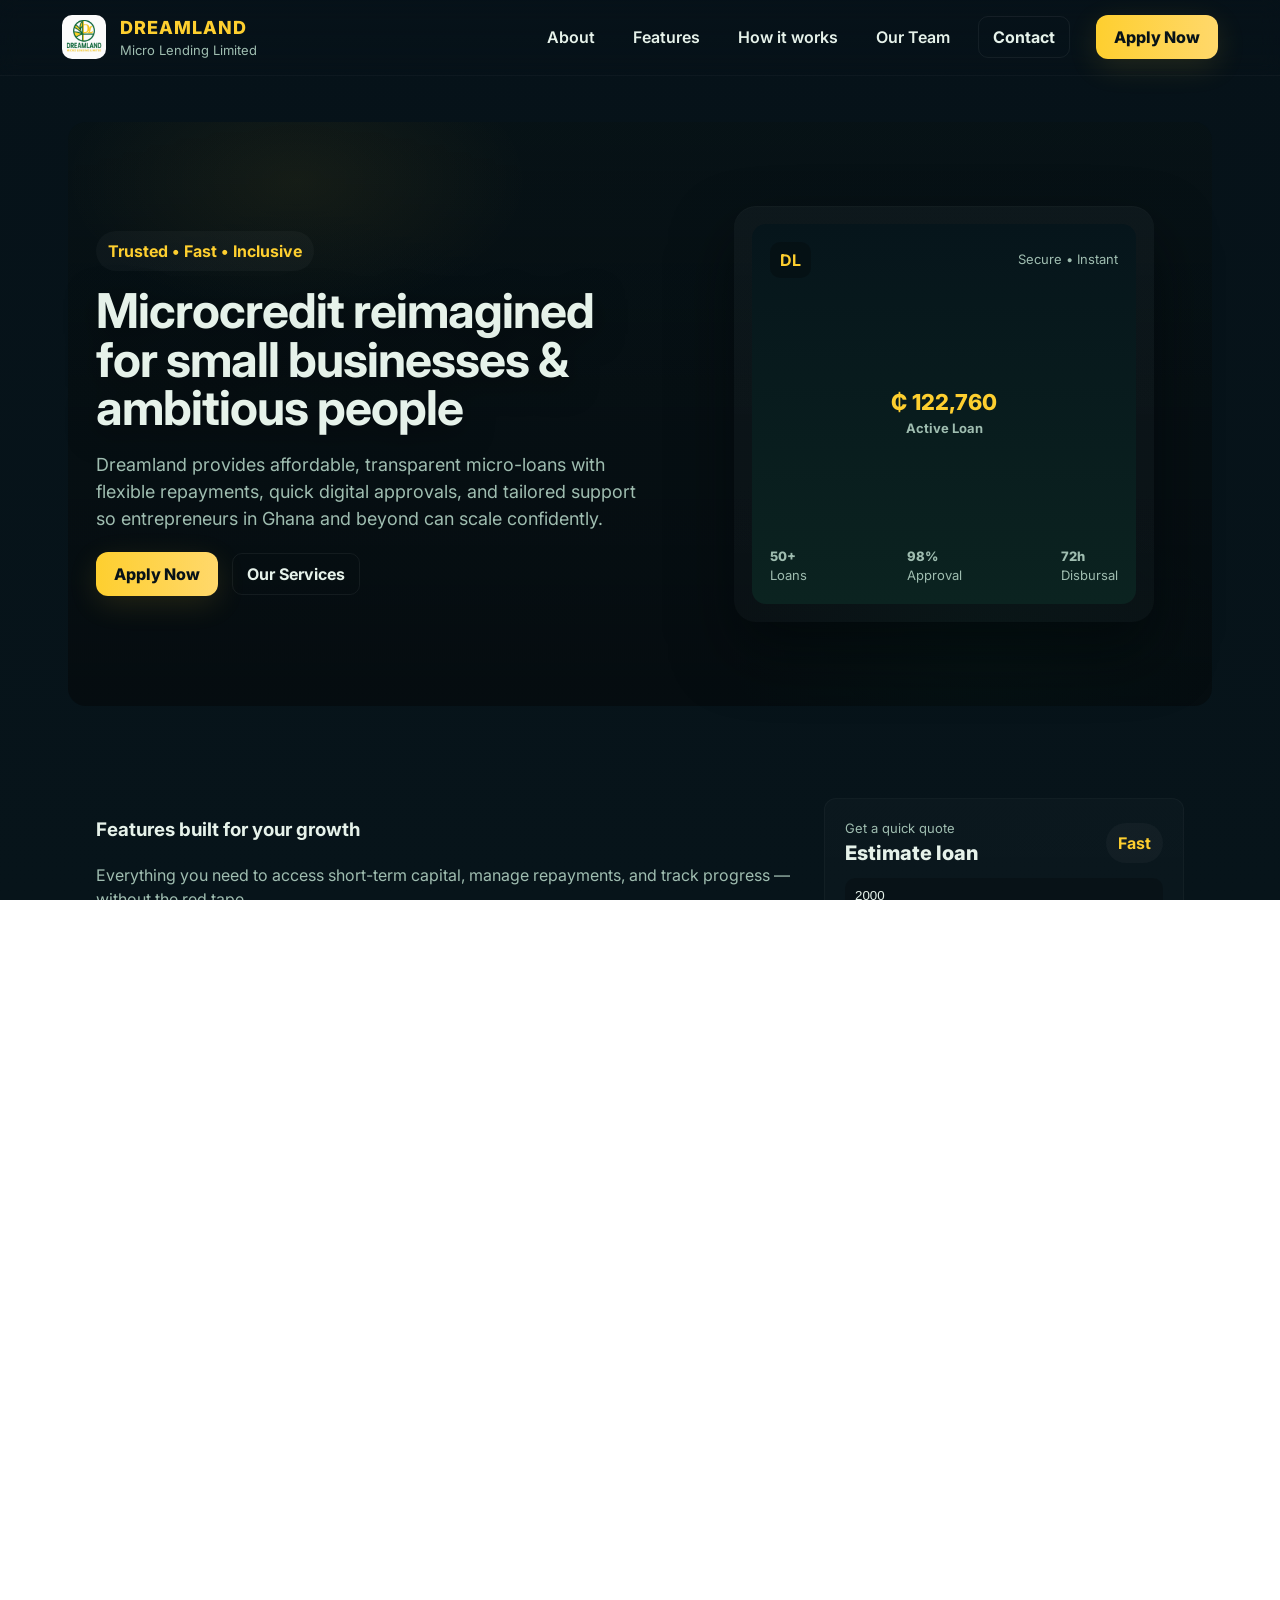
==== commit ea3df70f: "update active loan amount in index.html" ====
--- a/public/index.html
+++ b/public/index.html
@@ -1007,7 +1007,7 @@
             </div>
             <div class="mock-graphic center">
               <div>
-                <div style="font-size:22px;font-weight:800;color:var(--gold)">₵ 12,500</div>
+                <div style="font-size:22px;font-weight:800;color:var(--gold)">₵ 122,760</div>
                 <div class="small muted">Active Loan</div>
               </div>
             </div>
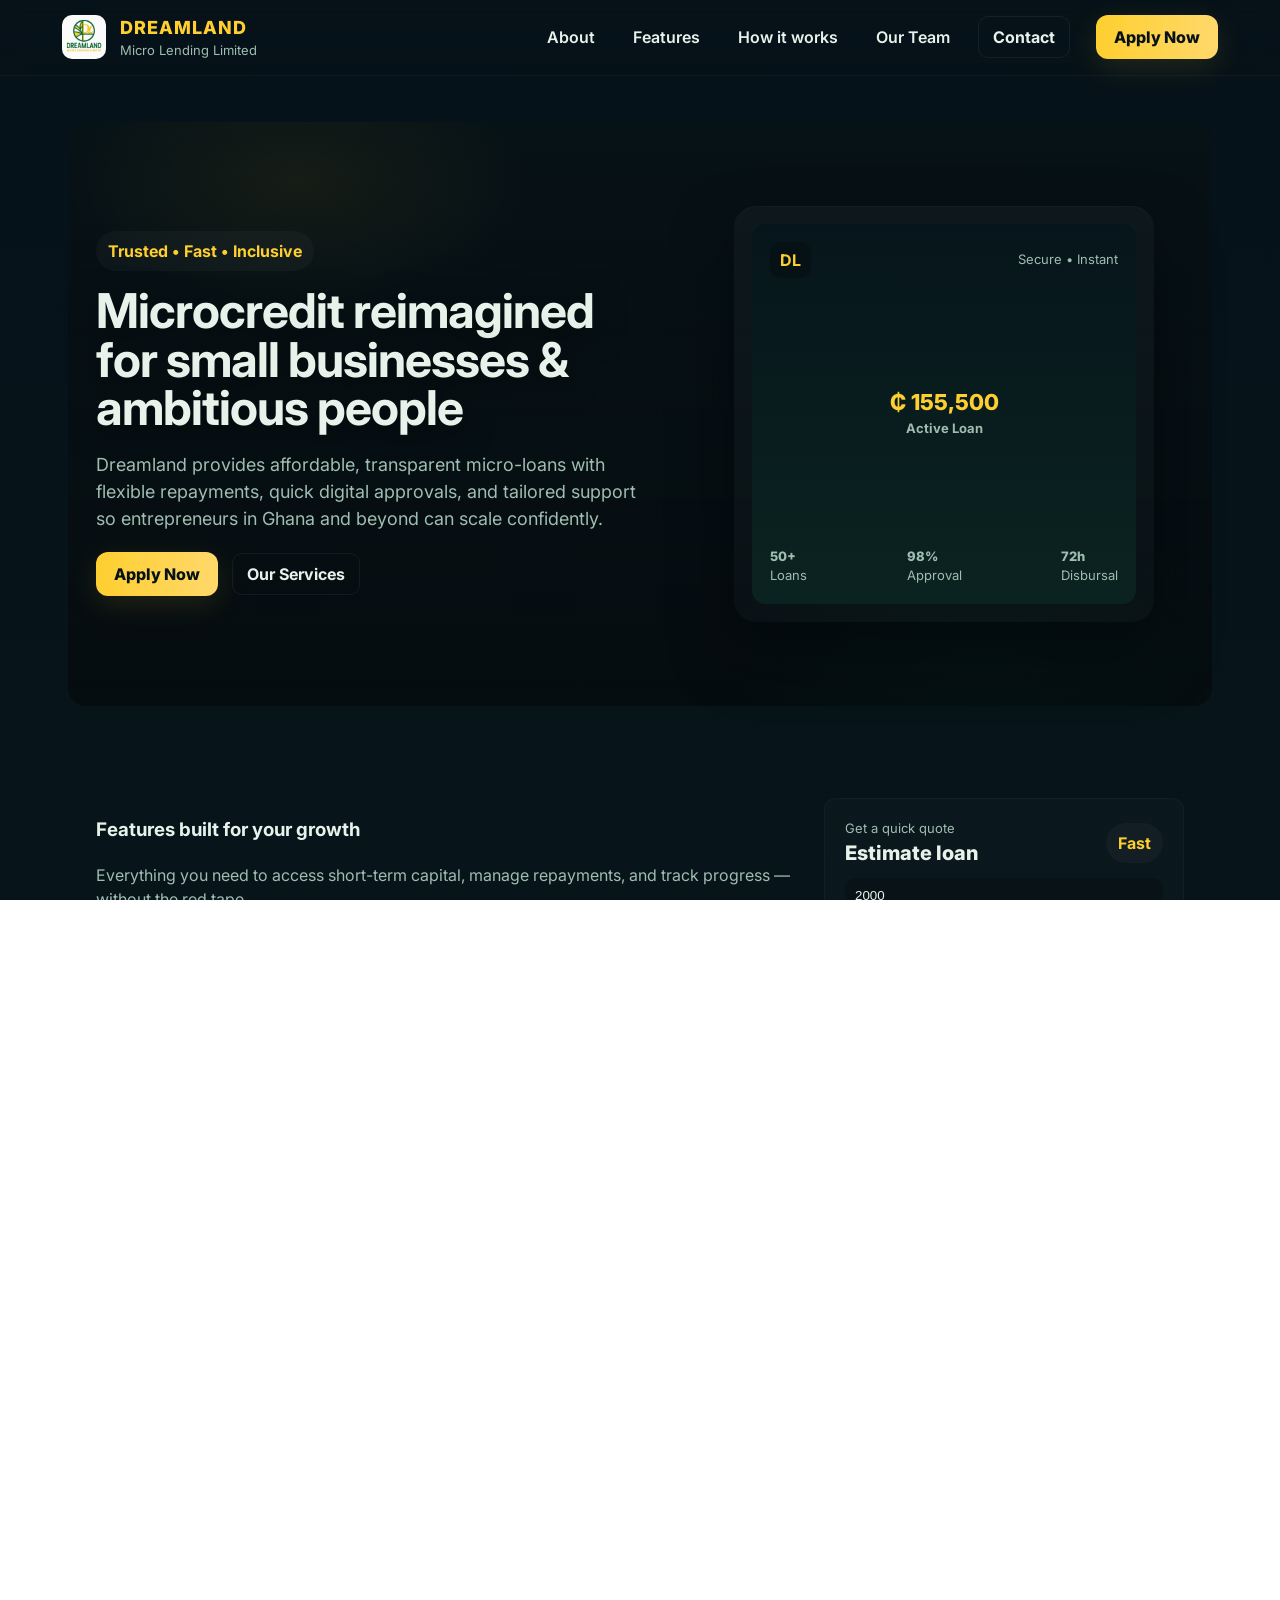
==== commit 2d17f990: "update active loan amount in index.html" ====
--- a/public/index.html
+++ b/public/index.html
@@ -1007,7 +1007,7 @@
             </div>
             <div class="mock-graphic center">
               <div>
-                <div style="font-size:22px;font-weight:800;color:var(--gold)">₵ 122,760</div>
+                <div style="font-size:22px;font-weight:800;color:var(--gold)">₵ 155,500</div>
                 <div class="small muted">Active Loan</div>
               </div>
             </div>
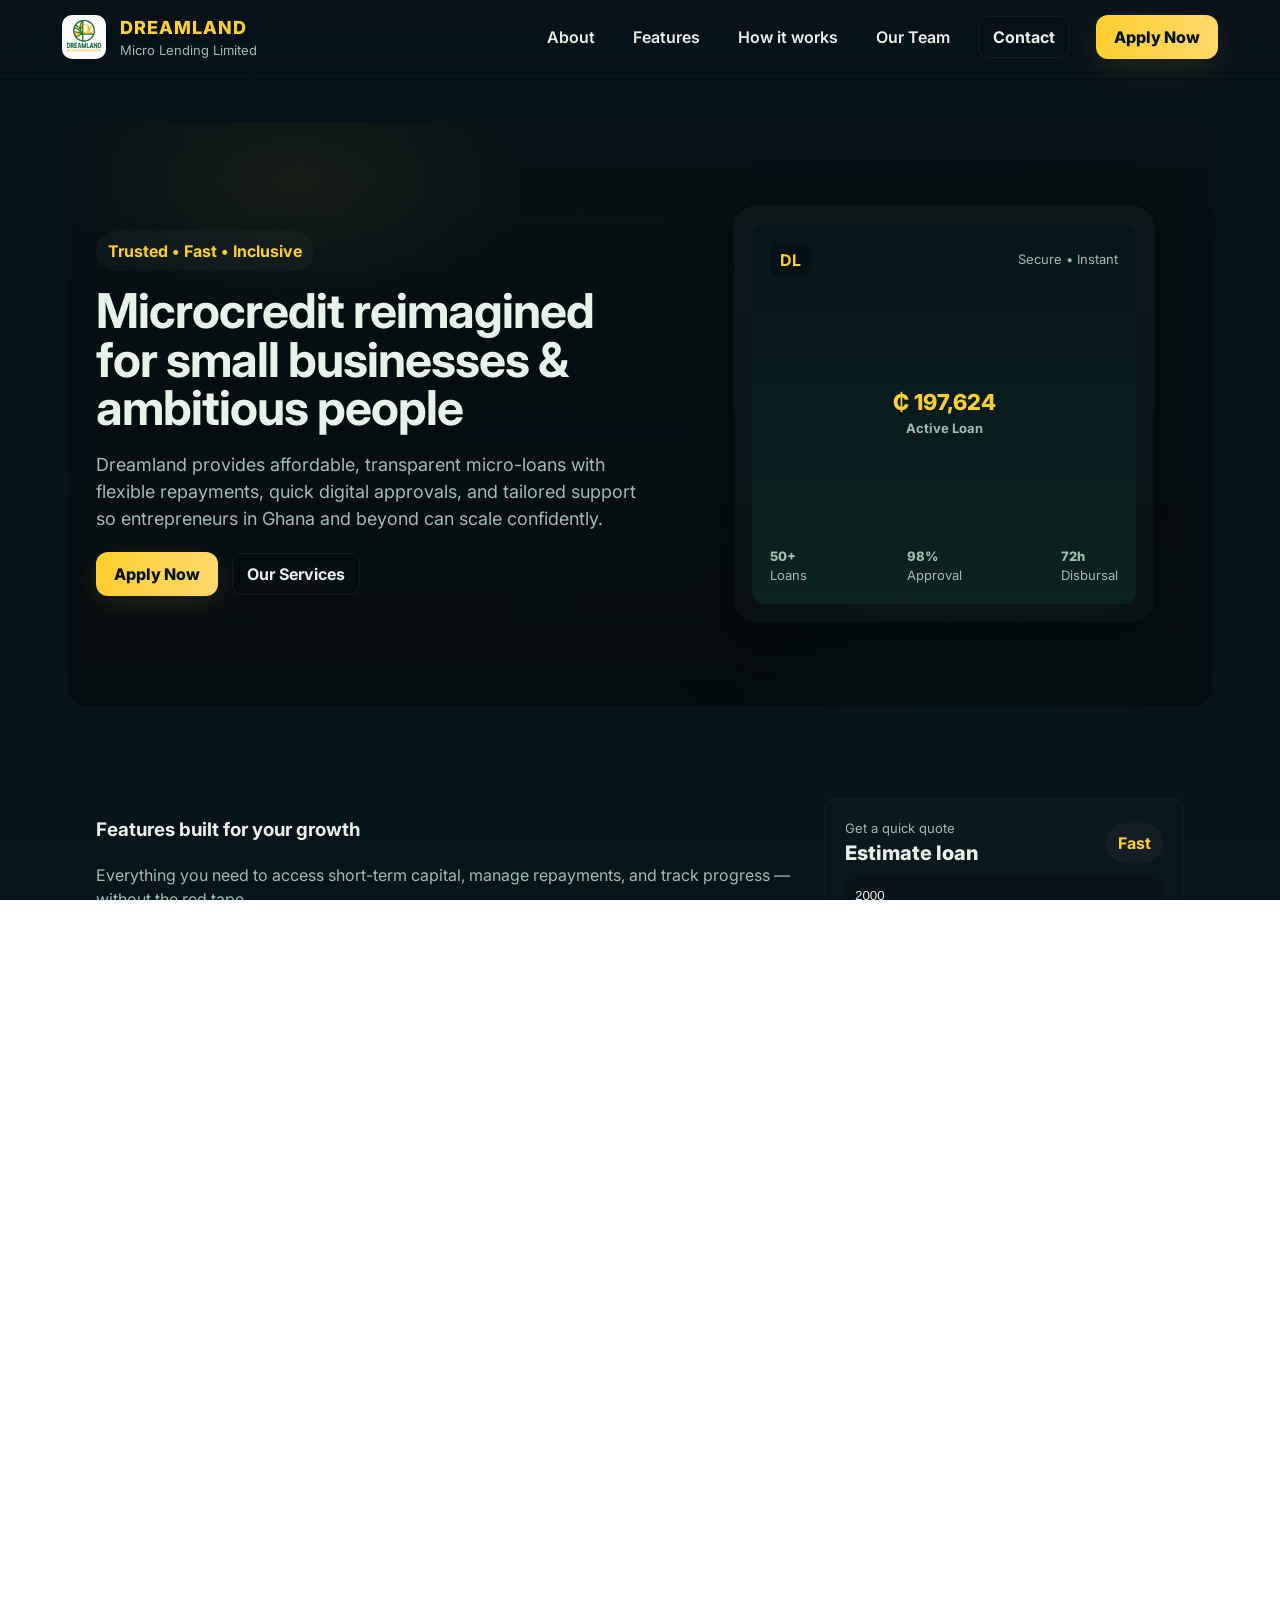
==== commit 62846987: "update active loan amount in index.html" ====
--- a/public/index.html
+++ b/public/index.html
@@ -1007,7 +1007,7 @@
             </div>
             <div class="mock-graphic center">
               <div>
-                <div style="font-size:22px;font-weight:800;color:var(--gold)">₵ 155,500</div>
+                <div style="font-size:22px;font-weight:800;color:var(--gold)">₵ 197,624</div>
                 <div class="small muted">Active Loan</div>
               </div>
             </div>
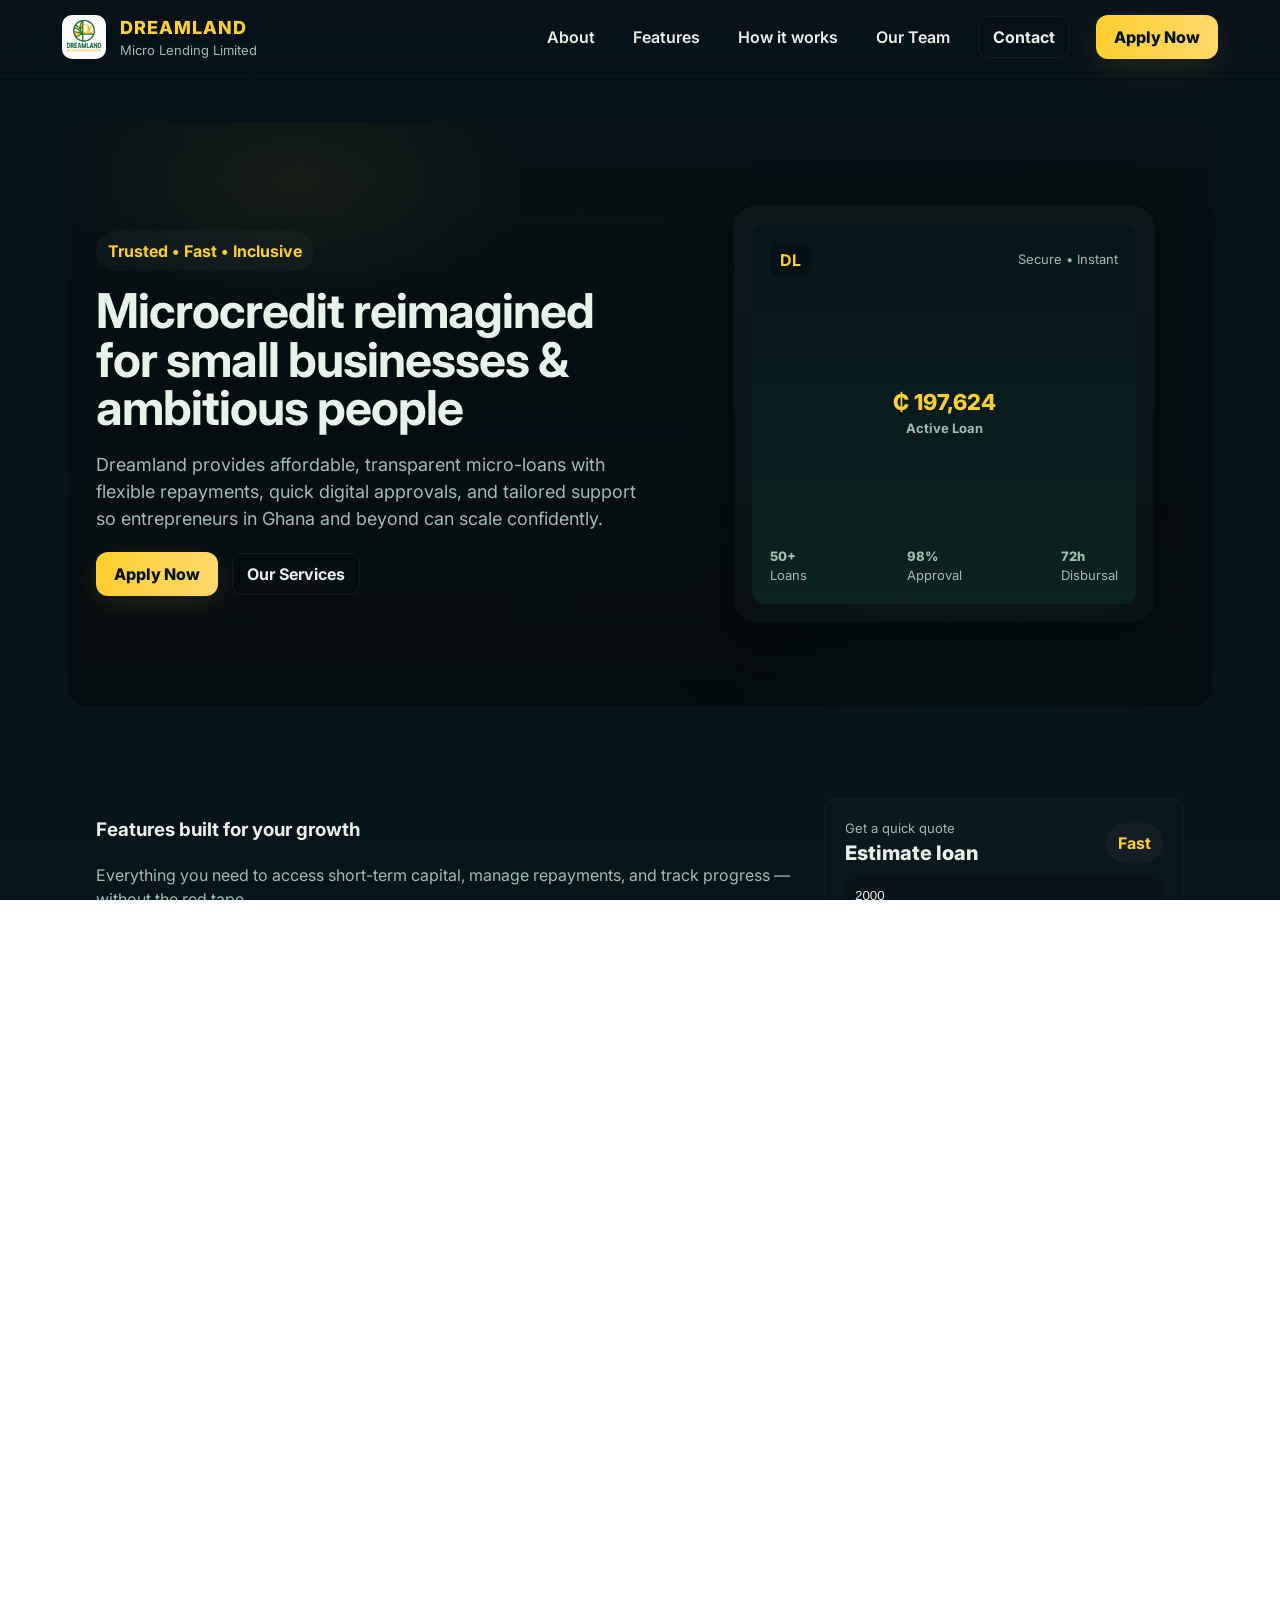
==== commit 64ed6d5e: "update team member image styles and Eric.jpeg" ====
--- a/public/index.html
+++ b/public/index.html
@@ -518,14 +518,17 @@
 
     .member-image {
       position: relative;
-      height: 200px;
+      width: 100%;
+      aspect-ratio: 4 / 5;
       overflow: hidden;
+      background: rgba(0, 0, 0, 0.1);
     }
 
     .member-image img {
       width: 100%;
       height: 100%;
       object-fit: cover;
+      object-position: center top;
       transition: transform 400ms ease;
     }
 
@@ -571,7 +574,7 @@
     }
 
     .team-member:hover .member-image img {
-      transform: scale(1.05);
+      transform: scale(1.02); /* Minimal scale to avoid excessive cropping on hover */
     }
 
     .member-info {
@@ -653,15 +656,17 @@
     @media (max-width: 768px) {
       .team-grid {
         grid-template-columns: 1fr;
-        gap: 24px;
+        gap: 32px;
+        max-width: 440px;
+        margin: 28px auto 0;
       }
 
       .member-image {
-        height: 220px;
+        aspect-ratio: 1 / 1; /* Squarer ratio on mobile often helps with portrait cropping */
       }
 
       .member-info {
-        padding: 16px;
+        padding: 20px;
       }
     }
 
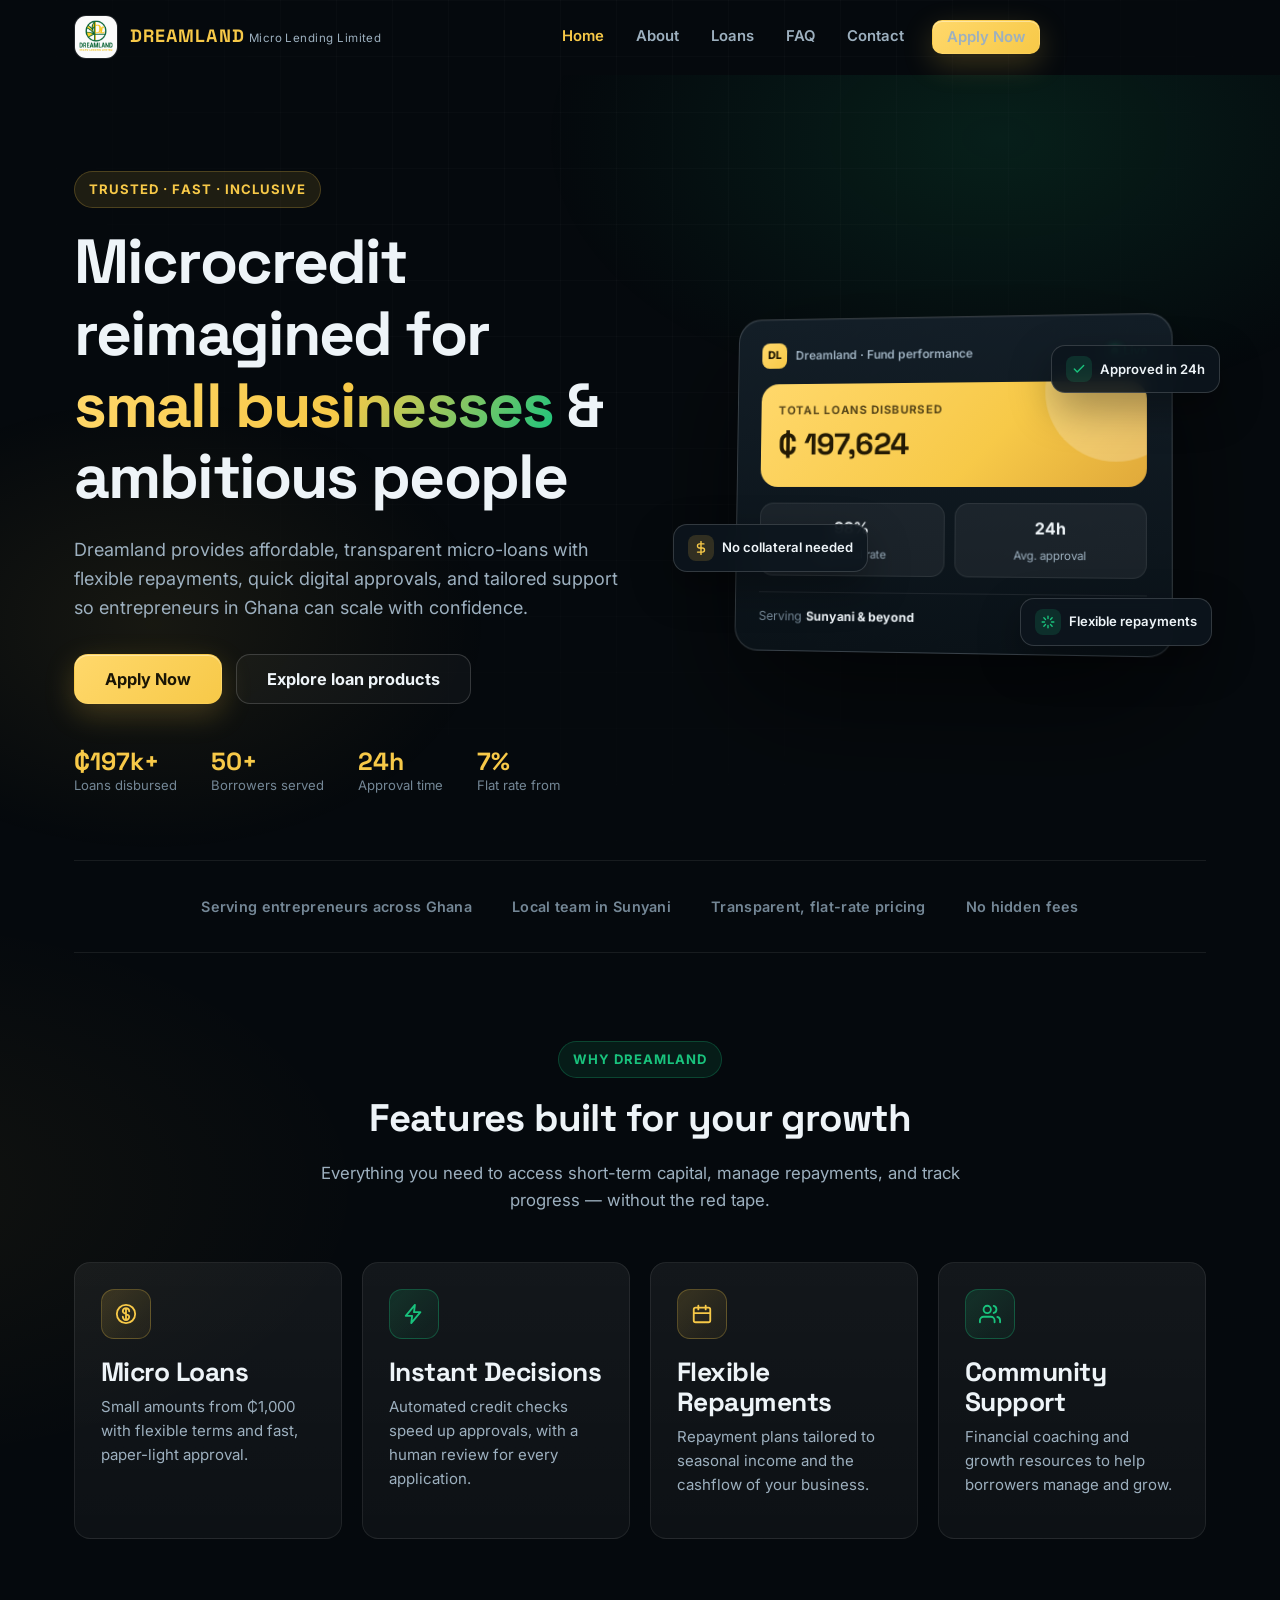
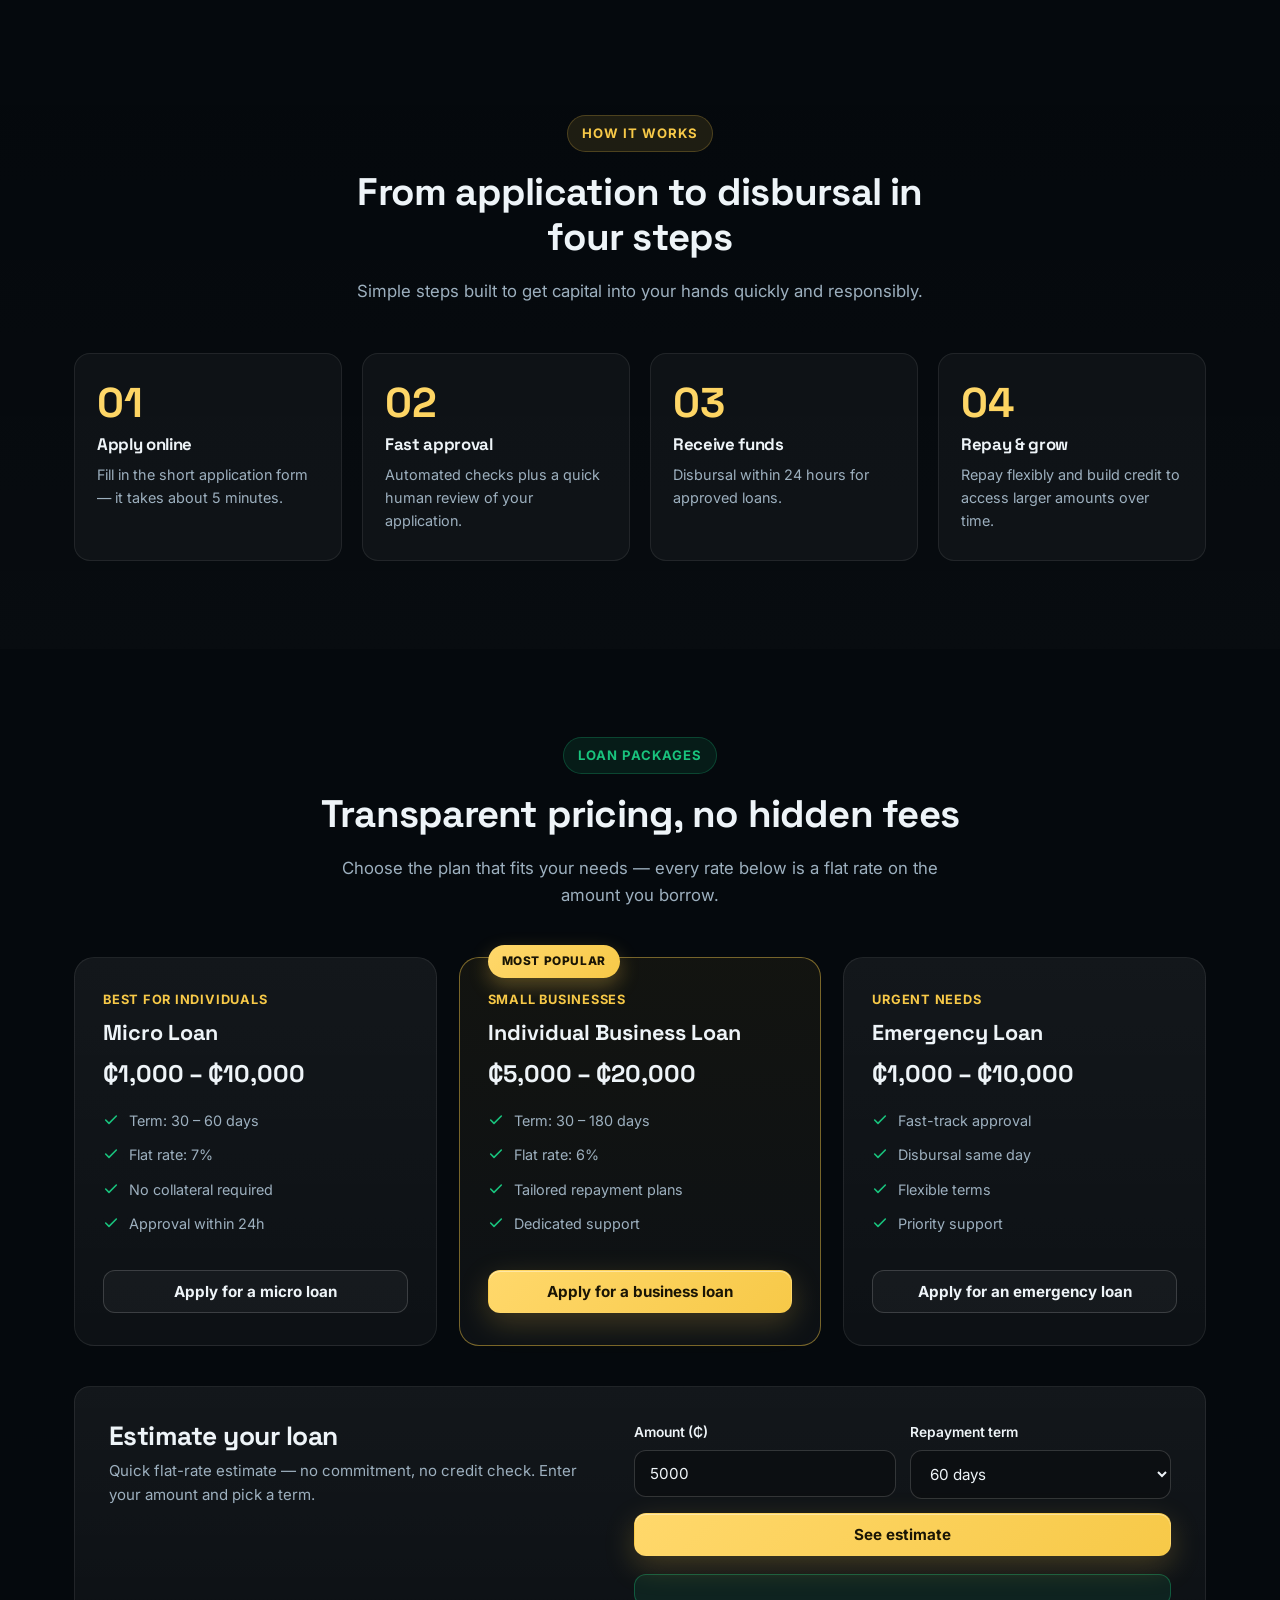
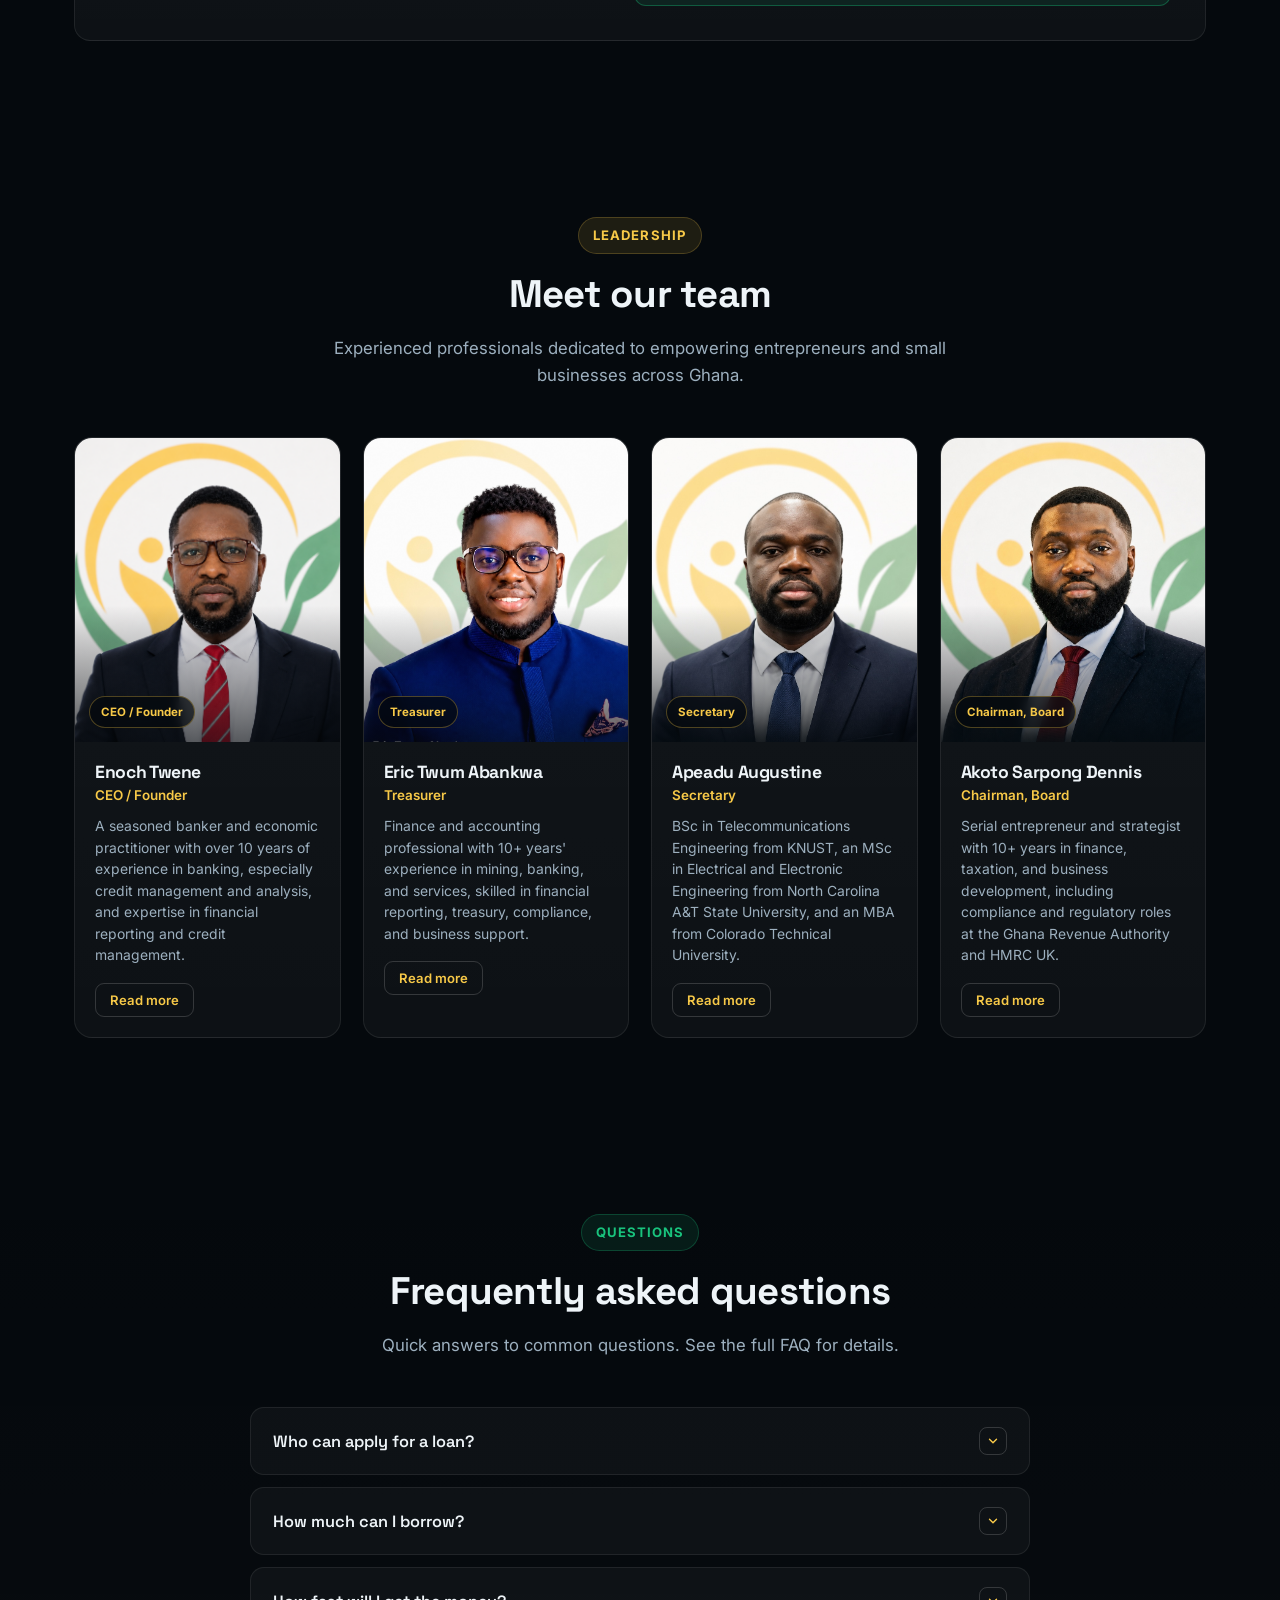
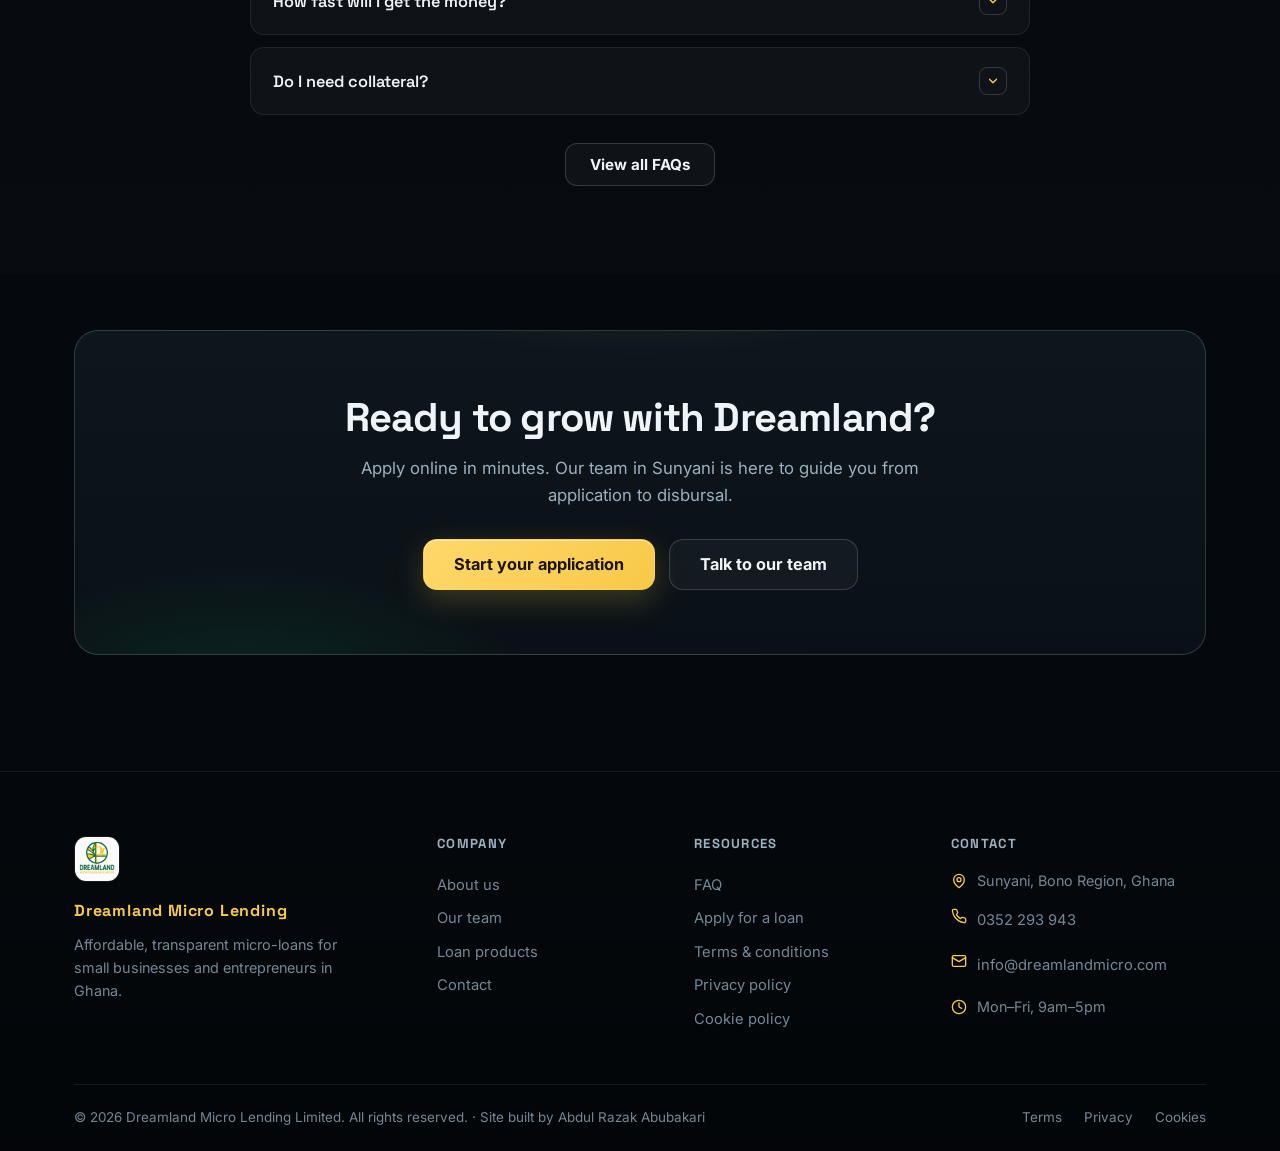
==== commit 859dcefa: "ui update" ====
--- a/public/index.html
+++ b/public/index.html
@@ -3,17 +3,20 @@
 
 <head>
   <meta charset="utf-8" />
-  <meta name="viewport" content="width=device-width,initial-scale=1" />
-  <title>Dreamland Micro Lending — Empowering Dreams</title>
-  <link rel="icon" href=" logo.png" type="image/x-icon">
-  <!-- Fonts -->
-  <link href="https://fonts.googleapis.com/css2?family=Inter:wght@300;400;600;700;800&display=swap" rel="stylesheet">
-
+  <meta name="viewport" content="width=device-width, initial-scale=1" />
+  <title>Dreamland Micro Lending — Micro-Loans for Small Businesses in Ghana</title>
+  <meta name="description"
+    content="Dreamland Micro Lending offers fast, affordable micro-loans for small businesses and entrepreneurs in Ghana. Flexible repayments, quick approvals, and transparent terms." />
   <meta name="keywords"
-    content="micro loans Ghana, small business loans, quick loans Accra,  quick loans Sunyani, affordable lending, Dreamland Micro Lending, instant loan approval, flexible repayments, entrepreneur funding, Ghana microloans, financial support for businesses, short-term loans, digital lending platform, loan calculator, microfinance Ghana, business growth funding">
-
-  <meta name="description"
-    content="Dreamland Micro Lending offers fast, affordable micro-loans for small businesses and entrepreneurs in Ghana. Flexible repayments, quick approvals, and transparent terms.">
+    content="micro loans Ghana, small business loans, quick loans Sunyani, affordable lending, Dreamland Micro Lending, instant loan approval, flexible repayments, microfinance Ghana" />
+  <link rel="icon" href="logo.png" type="image/x-icon" />
+  <link rel="canonical" href="https://dreamlandmicrocredit.com/" />
+  <link rel="preconnect" href="https://fonts.googleapis.com" />
+  <link rel="preconnect" href="https://fonts.gstatic.com" crossorigin />
+  <link
+    href="https://fonts.googleapis.com/css2?family=Inter:wght@400;500;600;700;800&family=Space+Grotesk:wght@500;600;700&display=swap"
+    rel="stylesheet" />
+  <link rel="stylesheet" href="assets/css/styles.css" />
 
   <script type="application/ld+json">
     {
@@ -23,1011 +26,125 @@
       "description": "Providing micro-loans to small businesses and entrepreneurs in Ghana.",
       "url": "https://dreamlandmicrocredit.com/",
       "logo": "https://dreamlandmicrocredit.com/logo.png",
+      "telephone": "+233352293943",
+      "email": "info@dreamlandmicro.com",
       "address": {
         "@type": "PostalAddress",
         "addressLocality": "Sunyani",
+        "addressRegion": "Bono",
         "addressCountry": "GH"
       }
     }
-    </script>
-
-  <style>
-    :root {
-      --green: #006B3F;
-      --gold: #FECF2F;
-      --bg: #071017;
-      --card: rgba(255, 255, 255, 0.04);
-      --glass: rgba(255, 255, 255, 0.06);
-      --text-light: #E6F2EA;
-      --muted: #9FBDB0;
-      --max-width: 1200px;
-      --radius: 14px;
-    }
-
-    * {
-      box-sizing: border-box
-    }
-
-    html,
-    body {
-      height: 100%;
-      scroll-behavior: smooth;
-      overflow-x: hidden;
-      width: 100%
-    }
-
-    body {
-      margin: 0;
-      font-family: 'Inter', system-ui, -apple-system, "Segoe UI", Roboto, "Helvetica Neue", Arial;
-      background: linear-gradient(180deg, #061219 0%, #07141a 100%);
-      color: var(--text-light);
-      -webkit-font-smoothing: antialiased;
-      -moz-osx-font-smoothing: grayscale;
-      line-height: 1.5;
-    }
-
-    a {
-      color: inherit;
-      text-decoration: none
-    }
-
-    .wrap {
-      max-width: var(--max-width);
-      margin: 0 auto;
-      padding: 28px;
-    }
-
-    /* ---------- Header (sticky, minimal) ---------- */
-    header {
-      position: sticky;
-      top: 0;
-      z-index: 1200;
-      backdrop-filter: blur(10px);
-      background: linear-gradient(180deg, rgba(7, 18, 25, 0.65), rgba(7, 18, 25, 0.45));
-      border-bottom: 1px solid rgba(255, 255, 255, 0.03);
-      transition: all 300ms ease;
-    }
-
-    .nav-inner {
-      max-width: var(--max-width);
-      margin: 0 auto;
-      display: flex;
-      align-items: center;
-      gap: 18px;
-      padding: 14px 22px;
-      justify-content: space-between;
-    }
-
-    .brand {
-      display: flex;
-      align-items: center;
-      gap: 14px
-    }
-
-    .brand img {
-      height: 44px;
-      width: 44px;
-      object-fit: contain;
-      border-radius: 10px;
-      background: rgba(255, 255, 255, 0.03)
-    }
-
-    .brand .name {
-      font-weight: 800;
-      letter-spacing: 1px;
-      color: var(--gold);
-      font-size: 18px
-    }
-
-    nav {
-      display: flex;
-      gap: 18px;
-      align-items: center
-    }
-
-    nav a {
-      color: var(--text-light);
-      font-weight: 600;
-      padding: 8px 10px;
-      border-radius: 8px;
-      transition: all 180ms ease
-    }
-
-    nav a:hover {
-      background: rgba(255, 255, 255, 0.03)
-    }
-
-    .cta-ghost {
-      border: 1px solid rgba(255, 255, 255, 0.06);
-      padding: 8px 14px;
-      border-radius: 10px;
-      font-weight: 700
-    }
-
-    .cta-primary {
-      background: linear-gradient(90deg, var(--gold), #ffd86b);
-      color: #071218;
-      padding: 10px 18px;
-      border-radius: 12px;
-      font-weight: 800;
-      box-shadow: 0 8px 30px rgba(254, 207, 47, 0.12)
-    }
-
-    /* ---------- Mobile Navigation ---------- */
-    .mobile-menu-btn {
-      display: none;
-      background: transparent;
-      border: none;
-      color: var(--text-light);
-      width: 40px;
-      height: 40px;
-      position: relative;
-      z-index: 2000;
-      cursor: pointer;
-      padding: 0;
-    }
-
-    .mobile-menu-btn span {
-      display: block;
-      width: 24px;
-      height: 2px;
-      background: var(--text-light);
-      position: absolute;
-      left: 8px;
-      transition: all 0.3s ease;
-    }
-
-    .mobile-menu-btn span:nth-child(1) {
-      top: 12px;
-    }
-
-    .mobile-menu-btn span:nth-child(2) {
-      top: 19px;
-    }
-
-    .mobile-menu-btn span:nth-child(3) {
-      top: 26px;
-    }
-
-    .mobile-menu-btn.active span:nth-child(1) {
-      transform: rotate(45deg);
-      top: 19px;
-    }
-
-    .mobile-menu-btn.active span:nth-child(2) {
-      opacity: 0;
-    }
-
-    .mobile-menu-btn.active span:nth-child(3) {
-      transform: rotate(-45deg);
-      top: 19px;
-    }
-
-    .mobile-nav {
-      position: fixed;
-      top: 0;
-      right: -100%;
-      width: 80%;
-      max-width: 320px;
-      height: 100vh;
-      background: var(--bg);
-      backdrop-filter: blur(20px);
-      z-index: 1000;
-      padding: 80px 30px 30px;
-      transition: right 0.4s cubic-bezier(0.4, 0, 0.2, 1);
-      display: flex;
-      flex-direction: column;
-      gap: 20px;
-      border-left: 1px solid rgba(255, 255, 255, 0.05);
-      box-shadow: -10px 0 30px rgba(0, 0, 0, 0.3);
-    }
-
-    .mobile-nav.active {
-      right: 0;
-    }
-
-    .mobile-nav a {
-      display: block;
-      padding: 12px 16px;
-      font-size: 18px;
-      border-radius: 8px;
-      transition: all 0.3s ease;
-      font-weight: 600;
-    }
-
-    .mobile-nav a:hover {
-      background: rgba(255, 255, 255, 0.05);
-    }
-
-    .mobile-nav .cta-primary {
-      margin-top: 10px;
-      text-align: center;
-    }
-
-    .mobile-nav-overlay {
-      position: fixed;
-      top: 0;
-      left: 0;
-      width: 100%;
-      height: 100%;
-      background: rgba(0, 0, 0, 0.5);
-      backdrop-filter: blur(5px);
-      z-index: 999;
-      opacity: 0;
-      pointer-events: none;
-      transition: opacity 0.3s ease;
-    }
-
-    .mobile-nav-overlay.active {
-      opacity: 1;
-      pointer-events: all;
-    }
-
-    /* ---------- HERO (asymmetrical, layered) ---------- */
-    .hero {
-      display: grid;
-      grid-template-columns: 1fr 480px;
-      gap: 48px;
-      align-items: center;
-      padding: 84px 28px;
-      margin-top: 18px;
-      position: relative;
-    }
-
-    .hero::before {
-      content: "";
-      position: absolute;
-      inset: 0;
-      background-image:
-        radial-gradient(ellipse at 20% 10%, rgba(254, 207, 47, 0.06) 0%, transparent 18%),
-        radial-gradient(ellipse at 80% 90%, rgba(0, 107, 63, 0.06) 0%, transparent 20%),
-        linear-gradient(180deg, rgba(10, 18, 14, 0.25), rgba(5, 8, 10, 0.6));
-      z-index: 0;
-      border-radius: 18px;
-      pointer-events: none;
-      transform: translateZ(0);
-    }
-
-    .hero-left,
-    .hero-right {
-      position: relative;
-      z-index: 1;
-    }
-
-    .hero-left h1 {
-      font-size: 48px;
-      line-height: 1.02;
-      margin: 0 0 12px 0;
-      letter-spacing: -1px;
-      color: var(--text-light);
-      text-shadow: 0 6px 30px rgba(0, 0, 0, 0.5);
-    }
-
-    .kicker {
-      display: inline-block;
-      padding: 6px 12px;
-      border-radius: 999px;
-      background: rgba(254, 207, 47, 0.12);
-      color: var(--gold);
-      font-weight: 700;
-      margin-bottom: 16px
-    }
-
-    .hero-left p.lead {
-      color: var(--muted);
-      font-size: 18px;
-      margin-bottom: 20px;
-      max-width: 68ch
-    }
-
-    .hero-ctas {
-      display: flex;
-      gap: 14px;
-      align-items: center;
-      margin-top: 8px
-    }
-
-    .hero-right {
-      display: flex;
-      justify-content: center;
-      align-items: center;
-      transform: perspective(900px) translateZ(0);
-    }
-
-    .device {
-      width: 420px;
-      border-radius: 22px;
-      background: linear-gradient(180deg, rgba(255, 255, 255, 0.03), rgba(255, 255, 255, 0.02));
-      padding: 18px;
-      box-shadow: 0 30px 60px rgba(2, 6, 8, 0.6), inset 0 1px 0 rgba(255, 255, 255, 0.02);
-      transform-origin: center;
-      transition: transform 600ms cubic-bezier(.2, .9, .26, 1), box-shadow 300ms;
-    }
-
-    .device:hover {
-      transform: translateY(-12px) rotate(-2deg);
-      box-shadow: 0 50px 90px rgba(2, 6, 8, 0.7);
-    }
-
-    .device .screen {
-      height: 380px;
-      border-radius: 14px;
-      overflow: hidden;
-      background: linear-gradient(180deg, #06151b 0%, #0b2320 100%);
-      display: flex;
-      flex-direction: column;
-      gap: 10px;
-      padding: 18px;
-      color: var(--text-light);
-    }
-
-    .device .screen .mock-top {
-      display: flex;
-      justify-content: space-between;
-      align-items: center
-    }
-
-    .badge {
-      background: rgba(0, 0, 0, 0.25);
-      padding: 6px 10px;
-      border-radius: 10px;
-      font-weight: 700;
-      color: var(--gold)
-    }
-
-    .mock-graphic {
-      flex: 1;
-      display: flex;
-      align-items: center;
-      justify-content: center;
-      font-weight: 700;
-      font-size: 22px;
-      color: var(--muted)
-    }
-
-    .mock-stats {
-      display: flex;
-      gap: 10px;
-      justify-content: space-between;
-      color: var(--muted);
-      font-size: 13px
-    }
-
-    /* ---------- FEATURES (staggered cards, highlight) ---------- */
-    .section {
-      padding: 64px 28px;
-      margin-top: 28px;
-      border-radius: 18px;
-    }
-
-    .features {
-      display: grid;
-      grid-template-columns: 1.1fr 0.9fr;
-      gap: 28px;
-      align-items: stretch;
-    }
-
-    .feature-list {
-      display: flex;
-      flex-direction: column;
-      gap: 16px;
-    }
-
-    .feature {
-      display: flex;
-      gap: 14px;
-      align-items: flex-start;
-      background: var(--card);
-      padding: 18px;
-      border-radius: 12px;
-      transition: transform 300ms, box-shadow 300ms;
-    }
-
-    .feature:hover {
-      transform: translateY(-6px);
-      box-shadow: 0 18px 50px rgba(0, 0, 0, 0.6)
-    }
-
-    .feature .icon {
-      width: 56px;
-      height: 56px;
-      border-radius: 12px;
-      display: flex;
-      align-items: center;
-      justify-content: center;
-      font-weight: 800;
-      background: linear-gradient(180deg, var(--gold), #ffd86b);
-      color: #071218;
-    }
-
-    /* ---------- PROCESS (timeline) ---------- */
-    .process-grid {
-      display: grid;
-      grid-template-columns: repeat(4, 1fr);
-      gap: 18px;
-      margin-top: 18px;
-    }
-
-    .step {
-      background: var(--glass);
-      padding: 18px;
-      border-radius: 12px;
-      text-align: center;
-      border: 1px solid rgba(255, 255, 255, 0.02)
-    }
-
-    /* ---------- PRICING / PRODUCTS (cards with accent) ---------- */
-    .products {
-      display: flex;
-      gap: 18px;
-      margin-top: 20px;
-    }
-
-    .product {
-      background: linear-gradient(180deg, rgba(255, 255, 255, 0.02), rgba(255, 255, 255, 0.01));
-      padding: 18px;
-      border-radius: 12px;
-      flex: 1;
-      border: 1px solid rgba(255, 255, 255, 0.02);
-      transition: transform 300ms
-    }
-
-    .product:hover {
-      transform: translateY(-6px);
-      box-shadow: 0 26px 70px rgba(0, 0, 0, 0.6)
-    }
-
-    /* ---------- TESTIMONIALS (layered cards) ---------- */
-    .testimonials {
-      display: grid;
-      grid-template-columns: repeat(3, 1fr);
-      gap: 18px;
-      margin-top: 18px;
-    }
-
-    .tcard {
-      background: linear-gradient(180deg, rgba(255, 255, 255, 0.02), rgba(255, 255, 255, 0.01));
-      padding: 18px;
-      border-radius: 14px;
-      border: 1px solid rgba(255, 255, 255, 0.03)
-    }
-
-    /* ---------- TEAM SECTION ---------- */
-    .team-grid {
-      display: grid;
-      grid-template-columns: repeat(4, 1fr);
-      gap: 18px;
-      margin-top: 28px;
-    }
-
-    .team-member {
-      background: linear-gradient(180deg, rgba(255, 255, 255, 0.02), rgba(255, 255, 255, 0.01));
-      border-radius: 14px;
-      border: 1px solid rgba(255, 255, 255, 0.03);
-      overflow: hidden;
-      transition: transform 300ms, box-shadow 300ms;
-      display: flex;
-      flex-direction: column;
-      height: fit-content;
-    }
-
-    .team-member:hover {
-      transform: translateY(-6px);
-      box-shadow: 0 26px 70px rgba(0, 0, 0, 0.6);
-    }
-
-    .member-image {
-      position: relative;
-      width: 100%;
-      aspect-ratio: 4 / 5;
-      overflow: hidden;
-      background: rgba(0, 0, 0, 0.1);
-    }
-
-    .member-image img {
-      width: 100%;
-      height: 100%;
-      object-fit: cover;
-      object-position: center top;
-      transition: transform 400ms ease;
-    }
-
-    .member-overlay {
-      position: absolute;
-      top: 0;
-      left: 0;
-      width: 100%;
-      height: 100%;
-      background: rgba(7, 16, 23, 0.7);
-      display: flex;
-      align-items: center;
-      justify-content: center;
-      opacity: 0;
-      transition: opacity 300ms ease;
-    }
-
-    .member-socials {
-      display: flex;
-      gap: 12px;
-    }
-
-    .member-socials a {
-      display: flex;
-      align-items: center;
-      justify-content: center;
-      width: 36px;
-      height: 36px;
-      border-radius: 50%;
-      background: var(--gold);
-      color: var(--bg);
-      font-weight: 700;
-      font-size: 14px;
-      transition: transform 200ms ease;
-    }
-
-    .member-socials a:hover {
-      transform: scale(1.1);
-    }
-
-    .team-member:hover .member-overlay {
-      opacity: 1;
-    }
-
-    .team-member:hover .member-image img {
-      transform: scale(1.02); /* Minimal scale to avoid excessive cropping on hover */
-    }
-
-    .member-info {
-      padding: 18px;
-      flex-grow: 1;
-      display: flex;
-      flex-direction: column;
-    }
-
-    .member-info h4 {
-      margin: 0 0 4px 0;
-      font-weight: 700;
-    }
-
-    .member-info p.small.muted {
-      margin: 0 0 12px 0;
-      color: var(--gold);
-      font-weight: 600;
-    }
-
-    .member-bio {
-      position: relative;
-      flex-grow: 1;
-    }
-
-    .member-bio p.small {
-      margin: 0 0 10px 0;
-      line-height: 1.4;
-    }
-
-    .bio-full {
-      max-height: 0;
-      overflow: hidden;
-      transition: max-height 0.4s ease;
-    }
-
-    .bio-full.expanded {
-      max-height: 500px;
-    }
-
-    .read-more-btn {
-      background: transparent;
-      border: 1px solid rgba(255, 255, 255, 0.1);
-      color: var(--gold);
-      padding: 6px 12px;
-      border-radius: 6px;
-      font-size: 12px;
-      font-weight: 600;
-      cursor: pointer;
-      margin-top: 8px;
-      transition: all 0.3s ease;
-      align-self: flex-start;
-    }
-
-    .read-more-btn:hover {
-      background: rgba(254, 207, 47, 0.1);
-      border-color: var(--gold);
-    }
-
-    .read-more-btn[aria-expanded="true"] {
-      background: rgba(254, 207, 47, 0.1);
-    }
-
-    .read-more-btn[aria-expanded="true"]::after {
-      content: " less";
-    }
-
-    .read-more-btn[aria-expanded="false"]::after {
-      content: " more";
-    }
-
-    /* ---------- Responsive Team Section ---------- */
-    @media (max-width: 1100px) {
-      .team-grid {
-        grid-template-columns: repeat(2, 1fr);
-      }
-    }
-
-    @media (max-width: 768px) {
-      .team-grid {
-        grid-template-columns: 1fr;
-        gap: 32px;
-        max-width: 440px;
-        margin: 28px auto 0;
-      }
-
-      .member-image {
-        aspect-ratio: 1 / 1; /* Squarer ratio on mobile often helps with portrait cropping */
-      }
-
-      .member-info {
-        padding: 20px;
-      }
-    }
-
-    /* ---------- NEWS / FOOTER ---------- */
-    .news-grid {
-      display: grid;
-      grid-template-columns: repeat(3, 1fr);
-      gap: 18px;
-      margin-top: 18px
-    }
-
-    footer {
-      margin-top: 40px;
-      padding: 36px 28px;
-      border-radius: 16px;
-      background: linear-gradient(180deg, rgba(0, 0, 0, 0.18), rgba(0, 0, 0, 0.24));
-      display: flex;
-      justify-content: space-between;
-      align-items: center;
-      gap: 20px;
-    }
-
-    /* ---------- CONTACT SECTION ---------- */
-    #contact>div {
-      display: grid;
-      grid-template-columns: 1fr 420px;
-      gap: 26px;
-      align-items: start;
-    }
-
-    #contact aside {
-      background: linear-gradient(180deg, rgba(255, 255, 255, 0.02), rgba(255, 255, 255, 0.01));
-      padding: 18px;
-      border-radius: 12px;
-      border: 1px solid rgba(255, 255, 255, 0.02);
-    }
-
-    /* ---------- UTILITIES ---------- */
-    .muted {
-      color: var(--muted)
-    }
-
-    .center {
-      text-align: center
-    }
-
-    .pill {
-      display: inline-flex;
-      gap: 8px;
-      align-items: center;
-      padding: 8px 12px;
-      border-radius: 999px;
-      background: rgba(255, 255, 255, 0.03);
-      font-weight: 700;
-      color: var(--gold)
-    }
-
-    .ghost {
-      border: 1px solid rgba(255, 255, 255, 0.03);
-      padding: 10px 14px;
-      border-radius: 10px
-    }
-
-    .small {
-      font-size: 13px;
-      color: var(--muted)
-    }
-
-    /* ---------- Responsive ---------- */
-    @media (max-width:1100px) {
-      .hero {
-        grid-template-columns: 1fr;
-        padding: 56px 18px
-      }
-
-      .features {
-        grid-template-columns: 1fr
-      }
-
-      .testimonials {
-        grid-template-columns: 1fr;
-      }
-
-      .process-grid {
-        grid-template-columns: repeat(2, 1fr)
-      }
-
-      .hero-right {
-        order: -1;
-        margin-bottom: 20px;
-        display: flex;
-        justify-content: center
-      }
-    }
-
-    @media (max-width: 768px) {
-      .mobile-menu-btn {
-        display: block;
-      }
-
-      .desktop-nav {
-        display: none;
-      }
-
-      .nav-inner {
-        padding: 12px
-      }
-
-      .brand .name {
-        font-size: 15px
-      }
-
-      .device {
-        width: 320px
-      }
-
-      .hero-left h1 {
-        font-size: 30px
-      }
-
-      .products {
-        flex-direction: column;
-      }
-
-      /* CONTACT SECTION FIX - Updated for better mobile layout */
-      #contact>div {
-        display: flex;
-        flex-direction: column;
-        grid-template-columns: unset;
-        gap: 28px;
-      }
-
-      #contact>div>div,
-      #contact>div>aside {
-        width: 100%;
-      }
-
-      #contact dl {
-        grid-template-columns: 1fr;
-        gap: 12px;
-      }
-
-      /* NEWS GRID FIX */
-      .news-grid {
-        grid-template-columns: 1fr;
-        gap: 12px;
-      }
-
-      /* FOOTER FIX */
-      footer {
-        flex-direction: column;
-        align-items: flex-start;
-        gap: 24px;
-      }
-    }
-
-    @media (max-width:480px) {
-      .hero-left h1 {
-        font-size: 26px
-      }
-
-      .hero-ctas {
-        flex-direction: column;
-        align-items: flex-start;
-      }
-
-      .process-grid {
-        grid-template-columns: 1fr;
-      }
-
-      /* CONTACT FORM INPUTS */
-      #applyForm input {
-        padding: 14px 12px;
-        font-size: 16px;
-      }
-
-      #applyForm button {
-        padding: 14px;
-      }
-
-      .section {
-        padding: 48px 18px;
-      }
-    }
-
-    /* ---------- Animations (scroll-reveal + subtle motion) ---------- */
-    .reveal {
-      opacity: 0;
-      transform: translateY(28px);
-      transition: all 800ms cubic-bezier(.2, .9, .26, 1);
-    }
-
-    .reveal.visible {
-      opacity: 1;
-      transform: translateY(0)
-    }
-
-    .fade-in {
-      opacity: 0;
-      transition: opacity 900ms ease;
-      transform: none
-    }
-
-    .fade-in.visible {
-      opacity: 1
-    }
-
-    .floaty {
-      transition: transform 900ms cubic-bezier(.2, .9, .26, 1)
-    }
-
-    .floaty.slow {
-      animation: bob 6s ease-in-out infinite;
-    }
-
-    @keyframes bob {
-      0% {
-        transform: translateY(0)
-      }
-
-      50% {
-        transform: translateY(-8px)
-      }
-
-      100% {
-        transform: translateY(0)
-      }
-    }
-
-    @keyframes bounce {
-
-      0%,
-      20%,
-      50%,
-      80%,
-      100% {
-        transform: translateY(0);
-      }
-
-      40% {
-        transform: translateY(-10px);
-      }
-
-      60% {
-        transform: translateY(-5px);
-      }
-    }
-
-    .bounce {
-      animation: bounce 1.5s infinite;
-    }
-
-    .cta-primary:hover {
-      animation: none;
-      transform: translateY(-2px);
-    }
-
-    /* small helpers for accessibility */
-    .sr-only {
-      position: absolute !important;
-      height: 1px;
-      width: 1px;
-      overflow: hidden;
-      clip: rect(1px, 1px, 1px, 1px);
-      white-space: nowrap;
-      border: 0;
-      padding: 0;
-      margin: -1px
-    }
-  </style>
+  </script>
 </head>
 
 <body>
 
-  <!-- HEADER -->
-  <header>
-    <div class="nav-inner">
-      <div class="brand">
+  <header class="site-header">
+    <div class="container nav-inner">
+      <a class="brand" href="index.html" aria-label="Dreamland Micro Lending — home">
         <img src="logo.png" alt="Dreamland logo" />
-        <div>
-          <div class="name">DREAMLAND</div>
-          <div class="small muted">Micro Lending Limited</div>
-        </div>
-      </div>
-
-      <!-- Desktop Navigation -->
-      <nav class="desktop-nav" aria-label="Main Navigation">
-        <a href="#about">About</a>
-        <a href="#features">Features</a>
-        <a href="#process">How it works</a>
-        <!-- <a href="#testimonials">Clients</a> -->
-        <a href="#team">Our Team</a>
-        <a href="#contact" class="cta-ghost">Contact</a>
-        <a href="#contact" class="cta-primary" style="margin-left:8px">Apply Now</a>
+        <span>
+          <span class="brand-name">DREAMLAND</span>
+          <span class="brand-sub">Micro Lending Limited</span>
+        </span>
+      </a>
+      <nav class="desktop-nav" aria-label="Main navigation">
+        <a href="index.html">Home</a>
+        <a href="about.html">About</a>
+        <a href="loans.html">Loans</a>
+        <a href="faq.html">FAQ</a>
+        <a href="contact.html">Contact</a>
+        <a href="apply.html" class="btn btn-gold btn-sm">Apply Now</a>
       </nav>
-
-      <!-- Mobile Menu Button - Hidden on desktop -->
-      <button class="mobile-menu-btn" aria-label="Toggle navigation">
-        <span></span>
-        <span></span>
-        <span></span>
-      </button>
+      <div class="nav-actions">
+        <button class="menu-btn" aria-label="Toggle navigation" aria-expanded="false">
+          <span></span><span></span><span></span>
+        </button>
+      </div>
     </div>
-
-    <!-- Mobile Navigation - Hidden by default -->
-    <div class="mobile-nav-overlay"></div>
-    <nav class="mobile-nav" aria-label="Mobile Navigation">
-      <a href="#about">About</a>
-      <a href="#features">Features</a>
-      <a href="#process">How it works</a>
-      <!-- <a href="#testimonials">Clients</a> -->
-      <a href="#team">Our Team</a>
-      <a href="#contact">Contact</a>
-      <a href="#contact" class="cta-primary">Apply Now</a>
+    <div class="nav-overlay"></div>
+    <nav class="mobile-nav" aria-label="Mobile navigation">
+      <a href="index.html">Home</a>
+      <a href="about.html">About</a>
+      <a href="loans.html">Loans</a>
+      <a href="faq.html">FAQ</a>
+      <a href="contact.html">Contact</a>
+      <a href="apply.html" class="btn btn-gold">Apply Now</a>
     </nav>
   </header>
 
-
-  <main class="wrap">
+  <main>
 
     <!-- HERO -->
     <section class="hero" aria-labelledby="hero-title">
-      <div class="hero-left">
-        <div class="kicker pill">Trusted • Fast • Inclusive</div>
-        <h1 id="hero-title">Microcredit reimagined for small businesses & ambitious people</h1>
-        <p class="lead muted">Dreamland provides affordable, transparent micro-loans with flexible repayments, quick
-          digital approvals, and tailored support so entrepreneurs in Ghana and beyond can scale confidently.</p>
-
-        <div class="hero-ctas">
-          <a href="#contact" class="cta-primary bounce">Apply Now</a>
-          <a href="#features" class="cta-ghost" aria-label="View services">Our Services</a>
-        </div>
-
-
-      </div>
-
-      <div class="hero-right reveal floaty slow" id="hero-media">
-        <div class="device" role="img" aria-label="App preview">
-          <div class="screen">
-            <div class="mock-top">
-              <div class="badge">DL</div>
-              <div class="small muted">Secure • Instant</div>
-            </div>
-            <div class="mock-graphic center">
-              <div>
-                <div style="font-size:22px;font-weight:800;color:var(--gold)">₵ 197,624</div>
-                <div class="small muted">Active Loan</div>
-              </div>
-            </div>
-            <div class="mock-stats">
-              <div>
-                <div style="font-weight:800">50+</div>
-                <div class="small muted">Loans</div>
-              </div>
-              <div>
-                <div style="font-weight:800">98%</div>
-                <div class="small muted">Approval</div>
-              </div>
-              <div>
-                <div style="font-weight:800">72h</div>
-                <div class="small muted">Disbursal</div>
+      <div class="container">
+        <div class="hero-grid">
+          <div>
+            <span class="kicker">Trusted · Fast · Inclusive</span>
+            <h1 id="hero-title">Microcredit reimagined for <span class="grad">small businesses</span> &amp; ambitious people</h1>
+            <p class="lead">Dreamland provides affordable, transparent micro-loans with flexible repayments, quick
+              digital approvals, and tailored support so entrepreneurs in Ghana can scale with confidence.</p>
+            <div class="hero-ctas">
+              <a href="apply.html" class="btn btn-gold btn-lg">Apply Now</a>
+              <a href="loans.html" class="btn btn-ghost btn-lg">Explore loan products</a>
+            </div>
+            <div class="hero-stats">
+              <div class="stat">
+                <div class="stat-value"><em>₵197k+</em></div>
+                <div class="stat-label">Loans disbursed</div>
+              </div>
+              <div class="stat">
+                <div class="stat-value"><em>50+</em></div>
+                <div class="stat-label">Borrowers served</div>
+              </div>
+              <div class="stat">
+                <div class="stat-value"><em>24h</em></div>
+                <div class="stat-label">Approval time</div>
+              </div>
+              <div class="stat">
+                <div class="stat-value"><em>7%</em></div>
+                <div class="stat-label">Flat rate from</div>
+              </div>
+            </div>
+          </div>
+
+          <div class="hero-media reveal" aria-hidden="true">
+            <div class="float-chip chip-1">
+              <span class="ic">
+                <svg viewBox="0 0 24 24" fill="none" stroke="currentColor" stroke-width="2.4" stroke-linecap="round" stroke-linejoin="round"><path d="M20 6 9 17l-5-5"/></svg>
+              </span>
+              Approved in 24h
+            </div>
+            <div class="float-chip gold chip-2">
+              <span class="ic">
+                <svg viewBox="0 0 24 24" fill="none" stroke="currentColor" stroke-width="2.4" stroke-linecap="round" stroke-linejoin="round"><path d="M12 1v22M17 5H9.5a3.5 3.5 0 0 0 0 7h5a3.5 3.5 0 0 1 0 7H6"/></svg>
+              </span>
+              No collateral needed
+            </div>
+            <div class="float-chip chip-3">
+              <span class="ic">
+                <svg viewBox="0 0 24 24" fill="none" stroke="currentColor" stroke-width="2.4" stroke-linecap="round" stroke-linejoin="round"><path d="M12 2v4M12 18v4M4.9 4.9l2.8 2.8M16.3 16.3l2.8 2.8M2 12h4M18 12h4M4.9 19.1l2.8-2.8M16.3 7.7l2.8-2.8"/></svg>
+              </span>
+              Flexible repayments
+            </div>
+
+            <div class="fund-card">
+              <div class="mock-brand">
+                <span class="mock-logo">DL</span>
+                <span>Dreamland · Fund performance</span>
+                <span class="live">Live</span>
+              </div>
+              <div class="mock-balance">
+                <div class="lbl">Total loans disbursed</div>
+                <div class="amt">₵ 197,624</div>
+              </div>
+              <div class="mock-actions">
+                <div class="mock-action"><b>98%</b>Approval rate</div>
+                <div class="mock-action"><b>24h</b>Avg. approval</div>
+              </div>
+              <div class="fund-foot">
+                <span>Serving <b>Sunyani &amp; beyond</b></span>
               </div>
             </div>
           </div>
@@ -1035,524 +152,473 @@
       </div>
     </section>
 
+    <!-- TRUST STRIP -->
+    <div class="container">
+      <div class="trust-strip reveal">
+        <span>Serving entrepreneurs across Ghana</span>
+        <span>Local team in Sunyani</span>
+        <span>Transparent, flat-rate pricing</span>
+        <span>No hidden fees</span>
+      </div>
+    </div>
+
     <!-- FEATURES -->
-    <section id="features" class="section reveal" aria-labelledby="features-title">
-      <div style="display:flex; align-items:flex-start; gap:28px; flex-wrap:wrap;">
-        <div style="flex:1 1 520px;">
-          <h3 id="features-title">Features built for your growth</h3>
-          <p class="muted">Everything you need to access short-term capital, manage repayments, and track progress —
-            without the red tape.</p>
-
-          <div class="feature-list" style="margin-top:18px;">
-            <div class="feature">
-              <div class="icon">₵</div>
-              <div>
-                <div style="font-weight:800">Micro Loans</div>
-                <div class="small muted">Small amounts, flexible terms, fast approval.</div>
-              </div>
-            </div>
-
-            <div class="feature">
-              <div class="icon">⚡</div>
-              <div>
-                <div style="font-weight:800">Instant Decisions</div>
-                <div class="small muted">Automated credit checks speed up approvals.</div>
-              </div>
-            </div>
-
-            <div class="feature">
-              <div class="icon">🔁</div>
-              <div>
-                <div style="font-weight:800">Flexible Repayments</div>
-                <div class="small muted">Plans tailored to seasonal income and cashflow.</div>
-              </div>
-            </div>
-
-            <div class="feature">
-              <div class="icon">🤝</div>
-              <div>
-                <div style="font-weight:800">Community Support</div>
-                <div class="small muted">Financial coaching & growth resources for borrowers.</div>
-              </div>
-            </div>
-          </div>
-        </div>
-
-        <div style="flex:0 1 360px;">
-          <div
-            style="background:linear-gradient(180deg, rgba(255,255,255,0.02), rgba(255,255,255,0.01)); padding:20px; border-radius:12px; border:1px solid rgba(255,255,255,0.03)">
-            <div style="display:flex; justify-content:space-between; align-items:center; margin-bottom:10px">
-              <div>
-                <div class="small muted">Get a quick quote</div>
-                <div style="font-weight:800;font-size:20px">Estimate loan</div>
-              </div>
-              <div class="pill">Fast</div>
-            </div>
-
-            <form id="quickCalc" class="small" onsubmit="return calcQuote(event)">
-              <label class="sr-only" for="amt">Amount</label>
-              <input id="amt" type="number" min="100" value="2000"
-                style="width:100%;padding:10px;border-radius:10px;border:none;background:rgba(0,0,0,0.2);color:var(--text-light);margin-bottom:10px" />
-              <label class="sr-only" for="term">Term</label>
-              <select id="term"
-                style="width:100%;padding:10px;border-radius:10px;border:none;background:rgba(0,0,0,0.2);color:var(--text-light);margin-bottom:12px">
-                <option value="30">30 days</option>
-                <option value="60">60 days</option>
-                <option value="90">90 days</option>
-              </select>
-              <button class="cta-primary">See Estimate</button>
-              <div id="quote" class="small muted" style="margin-top:10px; display:none"></div>
-            </form>
+    <section id="features" class="section" aria-labelledby="features-title">
+      <div class="container">
+        <div class="section-head reveal">
+          <span class="kicker green">Why Dreamland</span>
+          <h2 id="features-title">Features built for your growth</h2>
+          <p>Everything you need to access short-term capital, manage repayments, and track progress — without the red
+            tape.</p>
+        </div>
+        <div class="feature-grid">
+          <div class="card reveal" style="--d:0ms">
+            <div class="card-icon">
+              <svg viewBox="0 0 24 24" fill="none" stroke="currentColor" stroke-width="2" stroke-linecap="round" stroke-linejoin="round"><circle cx="12" cy="12" r="10"/><path d="M12 6v12M15.5 9a3.5 3.5 0 0 0-7 0c0 3.5 7 2.5 7 6a3.5 3.5 0 0 1-7 0"/></svg>
+            </div>
+            <h3>Micro Loans</h3>
+            <p>Small amounts from ₵1,000 with flexible terms and fast, paper-light approval.</p>
+          </div>
+          <div class="card reveal" style="--d:80ms">
+            <div class="card-icon green">
+              <svg viewBox="0 0 24 24" fill="none" stroke="currentColor" stroke-width="2" stroke-linecap="round" stroke-linejoin="round"><path d="M13 2 3 14h7l-1 8 10-12h-7l1-8z"/></svg>
+            </div>
+            <h3>Instant Decisions</h3>
+            <p>Automated credit checks speed up approvals, with a human review for every application.</p>
+          </div>
+          <div class="card reveal" style="--d:160ms">
+            <div class="card-icon">
+              <svg viewBox="0 0 24 24" fill="none" stroke="currentColor" stroke-width="2" stroke-linecap="round" stroke-linejoin="round"><path d="M8 7V3m8 4V3M3 11h18M5 21h14a2 2 0 0 0 2-2V7a2 2 0 0 0-2-2H5a2 2 0 0 0-2 2v12a2 2 0 0 0 2 2z"/></svg>
+            </div>
+            <h3>Flexible Repayments</h3>
+            <p>Repayment plans tailored to seasonal income and the cashflow of your business.</p>
+          </div>
+          <div class="card reveal" style="--d:240ms">
+            <div class="card-icon green">
+              <svg viewBox="0 0 24 24" fill="none" stroke="currentColor" stroke-width="2" stroke-linecap="round" stroke-linejoin="round"><path d="M17 21v-2a4 4 0 0 0-4-4H5a4 4 0 0 0-4 4v2"/><circle cx="9" cy="7" r="4"/><path d="M23 21v-2a4 4 0 0 0-3-3.87M16 3.13a4 4 0 0 1 0 7.75"/></svg>
+            </div>
+            <h3>Community Support</h3>
+            <p>Financial coaching and growth resources to help borrowers manage and grow.</p>
           </div>
         </div>
       </div>
     </section>
 
     <!-- PROCESS -->
-    <section id="process" class="section reveal" aria-labelledby="process-title">
-      <h3 id="process-title">How it works</h3>
-      <p class="muted">Simple steps from application to disbursal — built to get capital into hands quickly and
-        responsibly.</p>
-
-      <div class="process-grid">
-        <div class="step">
-          <div class="pill">01</div>
-          <h4 style="margin-top:10px">Loan application</h4>
-          <p class="small muted">Fill a short form and upload basic documents.</p>
-        </div>
-        <div class="step">
-          <div class="pill">02</div>
-          <h4 style="margin-top:10px">Fast approval</h4>
-          <p class="small muted">Automated checks + quick human review.</p>
-        </div>
-        <div class="step">
-          <div class="pill">03</div>
-          <h4 style="margin-top:10px">Receive funds</h4>
-          <p class="small muted">Disbursal within 24 hours for approved loans.</p>
-        </div>
-        <div class="step">
-          <div class="pill">04</div>
-          <h4 style="margin-top:10px">Collateral free</h4>
-          <p class="small muted">Build credit and access larger amounts over time.</p>
+    <section id="process" class="section" style="background:linear-gradient(180deg, transparent, rgba(255,255,255,.015));" aria-labelledby="process-title">
+      <div class="container">
+        <div class="section-head reveal">
+          <span class="kicker">How it works</span>
+          <h2 id="process-title">From application to disbursal in four steps</h2>
+          <p>Simple steps built to get capital into your hands quickly and responsibly.</p>
+        </div>
+        <div class="process-grid">
+          <div class="step reveal" style="--d:0ms">
+            <span class="step-num">01</span>
+            <h4>Apply online</h4>
+            <p>Fill in the short application form — it takes about 5 minutes.</p>
+          </div>
+          <div class="step reveal" style="--d:90ms">
+            <span class="step-num">02</span>
+            <h4>Fast approval</h4>
+            <p>Automated checks plus a quick human review of your application.</p>
+          </div>
+          <div class="step reveal" style="--d:180ms">
+            <span class="step-num">03</span>
+            <h4>Receive funds</h4>
+            <p>Disbursal within 24 hours for approved loans.</p>
+          </div>
+          <div class="step reveal" style="--d:270ms">
+            <span class="step-num">04</span>
+            <h4>Repay &amp; grow</h4>
+            <p>Repay flexibly and build credit to access larger amounts over time.</p>
+          </div>
         </div>
       </div>
     </section>
 
-    <!-- PRODUCTS / PACKAGES -->
-    <section id="products" class="section reveal" aria-labelledby="products-title">
-      <h3 id="products-title">Loan Packages</h3>
-      <p class="muted">Transparent pricing, no hidden fees — choose a plan that fits your needs.</p>
-
-      <div class="products">
-        <div class="product">
-          <div style="display:flex;justify-content:space-between;align-items:center">
-            <div style="font-weight:800">Micro loan</div>
-            <div class="small muted">Best for individuals</div>
-          </div>
-          <div style="font-size:28px;font-weight:900;margin-top:12px">₵1000 - ₵10,000</div>
-          <div class="small muted" style="margin-top:10px">Term: 30-60 days • Rate: 7% flat</div>
-          <div style="margin-top:14px"><a href="#contact" class="cta-primary bounce">Apply micro</a></div>
-        </div>
-
-        <div class="product">
-          <div style="display:flex;justify-content:space-between;align-items:center">
-            <div style="font-weight:800">Individual business</div>
-            <div class="small muted">Small businesses</div>
-          </div>
-          <div style="font-size:28px;font-weight:900;margin-top:12px">₵5,000 - ₵20,000</div>
-          <div class="small muted" style="margin-top:10px">Term: 30-180 days • Rate: 6% flat</div>
-          <div style="margin-top:14px"><a href="#contact" class="cta-primary bounce">Apply individual business</a></div>
-        </div>
-
-        <div class="product">
-          <div style="display:flex;justify-content:space-between;align-items:center">
-            <div style="font-weight:800">Emergency Loans</div>
-            <div class="small muted">Larger ventures</div>
-          </div>
-          <div style="font-size:28px;font-weight:900;margin-top:12px">₵5,000 - ₵20,000</div>
-          <div class="small muted" style="margin-top:10px">Tailored terms • Dedicated support</div>
-          <div style="margin-top:14px"><a href="#contact" class="cta-primary bounce">Apply emergency</a></div>
+    <!-- LOAN PRODUCTS -->
+    <section id="products" class="section" aria-labelledby="products-title">
+      <div class="container">
+        <div class="section-head reveal">
+          <span class="kicker green">Loan packages</span>
+          <h2 id="products-title">Transparent pricing, no hidden fees</h2>
+          <p>Choose the plan that fits your needs — every rate below is a flat rate on the amount you borrow.</p>
+        </div>
+        <div class="products-grid">
+          <div class="product-card reveal" style="--d:0ms">
+            <div class="p-label">Best for individuals</div>
+            <div class="p-name">Micro Loan</div>
+            <div class="p-range">₵1,000 – ₵10,000</div>
+            <ul>
+              <li>
+                <svg viewBox="0 0 24 24" fill="none" stroke="currentColor" stroke-width="2.4" stroke-linecap="round" stroke-linejoin="round"><path d="M20 6 9 17l-5-5"/></svg>
+                Term: 30 – 60 days
+              </li>
+              <li>
+                <svg viewBox="0 0 24 24" fill="none" stroke="currentColor" stroke-width="2.4" stroke-linecap="round" stroke-linejoin="round"><path d="M20 6 9 17l-5-5"/></svg>
+                Flat rate: 7%
+              </li>
+              <li>
+                <svg viewBox="0 0 24 24" fill="none" stroke="currentColor" stroke-width="2.4" stroke-linecap="round" stroke-linejoin="round"><path d="M20 6 9 17l-5-5"/></svg>
+                No collateral required
+              </li>
+              <li>
+                <svg viewBox="0 0 24 24" fill="none" stroke="currentColor" stroke-width="2.4" stroke-linecap="round" stroke-linejoin="round"><path d="M20 6 9 17l-5-5"/></svg>
+                Approval within 24h
+              </li>
+            </ul>
+            <a href="apply.html?product=micro" class="btn btn-ghost btn-block">Apply for a micro loan</a>
+          </div>
+
+          <div class="product-card featured reveal" style="--d:100ms">
+            <span class="tag">Most popular</span>
+            <div class="p-label">Small businesses</div>
+            <div class="p-name">Individual Business Loan</div>
+            <div class="p-range">₵5,000 – ₵20,000</div>
+            <ul>
+              <li>
+                <svg viewBox="0 0 24 24" fill="none" stroke="currentColor" stroke-width="2.4" stroke-linecap="round" stroke-linejoin="round"><path d="M20 6 9 17l-5-5"/></svg>
+                Term: 30 – 180 days
+              </li>
+              <li>
+                <svg viewBox="0 0 24 24" fill="none" stroke="currentColor" stroke-width="2.4" stroke-linecap="round" stroke-linejoin="round"><path d="M20 6 9 17l-5-5"/></svg>
+                Flat rate: 6%
+              </li>
+              <li>
+                <svg viewBox="0 0 24 24" fill="none" stroke="currentColor" stroke-width="2.4" stroke-linecap="round" stroke-linejoin="round"><path d="M20 6 9 17l-5-5"/></svg>
+                Tailored repayment plans
+              </li>
+              <li>
+                <svg viewBox="0 0 24 24" fill="none" stroke="currentColor" stroke-width="2.4" stroke-linecap="round" stroke-linejoin="round"><path d="M20 6 9 17l-5-5"/></svg>
+                Dedicated support
+              </li>
+            </ul>
+            <a href="apply.html?product=business" class="btn btn-gold btn-block">Apply for a business loan</a>
+          </div>
+
+          <div class="product-card reveal" style="--d:200ms">
+            <div class="p-label">Urgent needs</div>
+            <div class="p-name">Emergency Loan</div>
+            <div class="p-range">₵1,000 – ₵10,000</div>
+            <ul>
+              <li>
+                <svg viewBox="0 0 24 24" fill="none" stroke="currentColor" stroke-width="2.4" stroke-linecap="round" stroke-linejoin="round"><path d="M20 6 9 17l-5-5"/></svg>
+                Fast-track approval
+              </li>
+              <li>
+                <svg viewBox="0 0 24 24" fill="none" stroke="currentColor" stroke-width="2.4" stroke-linecap="round" stroke-linejoin="round"><path d="M20 6 9 17l-5-5"/></svg>
+                Disbursal same day
+              </li>
+              <li>
+                <svg viewBox="0 0 24 24" fill="none" stroke="currentColor" stroke-width="2.4" stroke-linecap="round" stroke-linejoin="round"><path d="M20 6 9 17l-5-5"/></svg>
+                Flexible terms
+              </li>
+              <li>
+                <svg viewBox="0 0 24 24" fill="none" stroke="currentColor" stroke-width="2.4" stroke-linecap="round" stroke-linejoin="round"><path d="M20 6 9 17l-5-5"/></svg>
+                Priority support
+              </li>
+            </ul>
+            <a href="apply.html?product=emergency" class="btn btn-ghost btn-block">Apply for an emergency loan</a>
+          </div>
+        </div>
+
+        <!-- QUICK CALCULATOR -->
+        <div class="card reveal" style="margin-top:40px; padding:34px;">
+          <div style="display:flex; align-items:flex-start; gap:28px; flex-wrap:wrap;">
+            <div style="flex:1 1 380px;">
+              <h3>Estimate your loan</h3>
+              <p style="margin:0;">Quick flat-rate estimate — no commitment, no credit check. Enter your amount and pick a term.</p>
+            </div>
+            <div style="flex:1 1 420px;">
+              <form id="quickCalc" class="form-row" style="gap:14px;" novalidate>
+                <div class="field" style="margin:0;">
+                  <label for="amt">Amount (₵)</label>
+                  <input id="amt" type="number" min="1000" max="20000" step="500" value="5000" required />
+                </div>
+                <div class="field" style="margin:0;">
+                  <label for="term">Repayment term</label>
+                  <select id="term">
+                    <option value="30">30 days</option>
+                    <option value="60" selected>60 days</option>
+                    <option value="90">90 days</option>
+                    <option value="180">180 days</option>
+                  </select>
+                </div>
+                <div class="field" style="margin:0; grid-column:1 / -1;">
+                  <button type="submit" class="btn btn-gold btn-block">See estimate</button>
+                </div>
+              </form>
+              <div id="quote" class="form-status ok" role="status" aria-live="polite"></div>
+            </div>
+          </div>
         </div>
       </div>
     </section>
 
-    <!-- TESTIMONIALS -->
-    <!-- <section id="testimonials" class="section reveal" aria-labelledby="testimonials-title">
-      <h3 id="testimonials-title">Trusted by entrepreneurs</h3>
-      <p class="muted">Stories from borrowers who used Dreamland to grow their businesses.</p>
-
-      <div class="testimonials">
-        <div class="tcard">
-          <div style="display:flex; gap:12px; align-items:center; margin-bottom:8px">
-            <img src="https://i.pravatar.cc/60?img=32" alt="" style="width:48px;height:48px;border-radius:999px">
-            <div><strong>Akua T.</strong><div class="small muted">Market trader</div></div>
-          </div>
-          <p class="small muted">"I got a quick loan to buy stock before the holiday rush. Sales doubled — Dreamland made it easy."</p>
-        </div>
-
-        <div class="tcard">
-          <div style="display:flex; gap:12px; align-items:center; margin-bottom:8px">
-            <img src="https://i.pravatar.cc/60?img=44" alt="" style="width:48px;height:48px;border-radius:999px">
-            <div><strong>Kofi A.</strong><div class="small muted">Carpenter</div></div>
-          </div>
-          <p class="small muted">"Transparent terms and helpful coaching — they guided me to manage repayments and grow revenue."</p>
-        </div>
-
-        <div class="tcard">
-          <div style="display:flex; gap:12px; align-items:center; margin-bottom:8px">
-            <img src="https://i.pravatar.cc/60?img=12" alt="" style="width:48px;height:48px;border-radius:999px">
-            <div><strong>Linda M.</strong><div class="small muted">Salon owner</div></div>
-          </div>
-          <p class="small muted">"Fast approval and funds when I needed them most. The app is simple and reliable."</p>
-        </div>
-      </div>
-    </section> -->
-
-    <!-- TEAM SECTION -->
-    <section id="team" class="section reveal" aria-labelledby="team-title">
-      <h3 id="team-title">Meet Our Team</h3>
-      <p class="muted">Experienced professionals dedicated to empowering entrepreneurs and small businesses across
-        Ghana.</p>
-
-      <div class="team-grid">
-        <div class="team-member">
-          <div class="member-image">
-            <img src="Enoch.jpg" alt="Portrait of Enoch Twene" />
-            <div class="member-overlay">
-              <div class="member-socials">
-                <a href="#" aria-label="LinkedIn profile"><span>in</span></a>
-                <a href="#" aria-label="Twitter profile"><span>tw</span></a>
-              </div>
-            </div>
-          </div>
-          <div class="member-info">
-            <h4>Enoch Twene</h4>
-            <p class="small muted">CEO/Founder</p>
-            <div class="member-bio">
-              <p class="small">A seasoned banker and economic practitioner with over 10 years of experience in banking,
-                especially Credit management and Analysis. He brings expertise in financial reporting, credit
-                management.</p>
-              <div class="bio-full">
-                <p class="small">He holds a BSc in Economics and Business Administration (Economics) from the Catholic
-                  University, Ghana.</p>
-              </div>
-              <button class="read-more-btn" aria-expanded="false">Read more</button>
-            </div>
-          </div>
-        </div>
-
-        <div class="team-member">
-          <div class="member-image">
-            <img src="Eric.jpeg" alt="Portrait of Eric Twum Abankwa" />
-            <div class="member-overlay">
-              <div class="member-socials">
-                <a href="#" aria-label="LinkedIn profile"><span>in</span></a>
-                <a href="#" aria-label="Twitter profile"><span>tw</span></a>
-              </div>
-            </div>
-          </div>
-          <div class="member-info">
-            <h4>Eric Twum Abankwa</h4>
-            <p class="small muted">Treasurer</p>
-            <div class="member-bio">
-                <p class="small">Finance and accounting professional with 10+ years’ experience in mining, banking, and services. Skilled in financial reporting, treasury, compliance, and business support.</p>
-              <div class="bio-full">
-                <p class="small">Eric currently serves as an Accountant at Drill Masters Africa, where he plays a key
-                  role in financial planning, audit support, and cost management. He holds an MBA in Finance from the
-                  University of Cape Coast, a BSc in Business Administration from the University of Ghana, and is a
-                  Chartered Accountant (CA Ghana) candidate. Eric is known for his strong analytical skills, attention
-                  to detail, and commitment to driving sound financial practices.</p>
-              </div>
-              <button class="read-more-btn" aria-expanded="false">Read more</button>
-            </div>
-          </div>
-        </div>
-
-        <div class="team-member">
-          <div class="member-image">
-            <img src="Apeadu.jpg" alt="Portrait of Apeadu Augustine" />
-            <div class="member-overlay">
-              <div class="member-socials">
-                <a href="#" aria-label="LinkedIn profile"><span>in</span></a>
-                <a href="#" aria-label="Twitter profile"><span>tw</span></a>
-              </div>
-            </div>
-          </div>
-          <div class="member-info">
-            <h4>Apeadu Augustine</h4>
-            <p class="small muted">Secretary</p>
-            <div class="member-bio">
-              <p class="small">BSc Telecommunications engineering from KNUST, MSc electrical and electronic engineering,
-                North Carolina A & T State University, MBA Business Administration, Colorado Technical University.</p>
-              <div class="bio-full">
-                <p class="small">Current position: Senior Electrical Engineer at Microsoft.</p>
-              </div>
-              <button class="read-more-btn" aria-expanded="false">Read more</button>
-            </div>
-          </div>
-        </div>
-
-        <div class="team-member">
-          <div class="member-image">
-            <img src="Akoto.jpg" alt="Portrait of Akoto Sarpong Dennis" />
-            <div class="member-overlay">
-              <div class="member-socials">
-                <a href="#" aria-label="LinkedIn profile"><span>in</span></a>
-                <a href="#" aria-label="Twitter profile"><span>tw</span></a>
-              </div>
-            </div>
-          </div>
-          <div class="member-info">
-            <h4>Akoto Sarpong Dennis</h4>
-            <p class="small muted">Chairman for board</p>
-            <div class="member-bio">
-              <p class="small">Serial entrepreneur and strategist with 10+ years in finance, taxation, and business development. Dennis worked at Ghana Revenue Authority and HMRC UK in compliance and regulatory oversight.</p>
-              <div class="bio-full">
-                <p class="small"> Dennis holds a Master of Science degree in Project
-                  Management from De Montfort University, Leicester, equipping him with strong expertise in leadership,
-                  risk management, and strategic execution.</p>
-                <p class="small">Beyond his public service background, he has founded and led several successful
-                  ventures across technology, finance, and services. These include Proceipt, a digital finance platform
-                  for businesses to streamline their invoices and expenses; Card Wisher, an e-card platform; Midlands
-                  Dusters, a UK cleaning services company; and Unoshift, a care staffing solution.</p>
-              </div>
-              <button class="read-more-btn" aria-expanded="false">Read more</button>
+    <!-- TEAM -->
+    <section id="team" class="section" aria-labelledby="team-title">
+      <div class="container">
+        <div class="section-head reveal">
+          <span class="kicker">Leadership</span>
+          <h2 id="team-title">Meet our team</h2>
+          <p>Experienced professionals dedicated to empowering entrepreneurs and small businesses across Ghana.</p>
+        </div>
+        <div class="team-grid">
+          <div class="team-member reveal" style="--d:0ms">
+            <div class="member-image">
+              <img src="Enoch.jpg" alt="Portrait of Enoch Twene, CEO and Founder" />
+              <span class="member-role-tag">CEO / Founder</span>
+            </div>
+            <div class="member-info">
+              <h4>Enoch Twene</h4>
+              <div class="role">CEO / Founder</div>
+              <div class="member-bio">
+                <p>A seasoned banker and economic practitioner with over 10 years of experience in banking, especially
+                  credit management and analysis, and expertise in financial reporting and credit management.</p>
+                <div class="bio-full">
+                  <p>He holds a BSc in Economics and Business Administration (Economics) from the Catholic University,
+                    Ghana.</p>
+                </div>
+                <button class="read-more-btn" aria-expanded="false" aria-label="Read more about Enoch Twene">Read more</button>
+              </div>
+            </div>
+          </div>
+
+          <div class="team-member reveal" style="--d:90ms">
+            <div class="member-image">
+              <img src="Eric.jpeg" alt="Portrait of Eric Twum Abankwa, Treasurer" />
+              <span class="member-role-tag">Treasurer</span>
+            </div>
+            <div class="member-info">
+              <h4>Eric Twum Abankwa</h4>
+              <div class="role">Treasurer</div>
+              <div class="member-bio">
+                <p>Finance and accounting professional with 10+ years' experience in mining, banking, and services,
+                  skilled in financial reporting, treasury, compliance, and business support.</p>
+                <div class="bio-full">
+                  <p>Eric currently serves as an Accountant at Drill Masters Africa, where he plays a key role in
+                    financial planning, audit support, and cost management. He holds an MBA in Finance from the
+                    University of Cape Coast, a BSc in Business Administration from the University of Ghana, and is a
+                    Chartered Accountant (CA Ghana) candidate.</p>
+                </div>
+                <button class="read-more-btn" aria-expanded="false" aria-label="Read more about Eric Twum Abankwa">Read more</button>
+              </div>
+            </div>
+          </div>
+
+          <div class="team-member reveal" style="--d:180ms">
+            <div class="member-image">
+              <img src="Apeadu.jpg" alt="Portrait of Apeadu Augustine, Secretary" />
+              <span class="member-role-tag">Secretary</span>
+            </div>
+            <div class="member-info">
+              <h4>Apeadu Augustine</h4>
+              <div class="role">Secretary</div>
+              <div class="member-bio">
+                <p>BSc in Telecommunications Engineering from KNUST, an MSc in Electrical and Electronic Engineering from
+                  North Carolina A&amp;T State University, and an MBA from Colorado Technical University.</p>
+                <div class="bio-full">
+                  <p>Currently serves as a Senior Electrical Engineer at Microsoft.</p>
+                </div>
+                <button class="read-more-btn" aria-expanded="false" aria-label="Read more about Apeadu Augustine">Read more</button>
+              </div>
+            </div>
+          </div>
+
+          <div class="team-member reveal" style="--d:270ms">
+            <div class="member-image">
+              <img src="Akoto.jpg" alt="Portrait of Akoto Sarpong Dennis, Chairman of the Board" />
+              <span class="member-role-tag">Chairman, Board</span>
+            </div>
+            <div class="member-info">
+              <h4>Akoto Sarpong Dennis</h4>
+              <div class="role">Chairman, Board</div>
+              <div class="member-bio">
+                <p>Serial entrepreneur and strategist with 10+ years in finance, taxation, and business development,
+                  including compliance and regulatory roles at the Ghana Revenue Authority and HMRC UK.</p>
+                <div class="bio-full">
+                  <p>Dennis holds an MSc in Project Management from De Montfort University, Leicester, and has founded
+                    several ventures across technology, finance, and services, including Proceipt, Card Wisher, Midlands
+                    Dusters, and Unoshift.</p>
+                </div>
+                <button class="read-more-btn" aria-expanded="false" aria-label="Read more about Akoto Sarpong Dennis">Read more</button>
+              </div>
             </div>
           </div>
         </div>
       </div>
     </section>
 
-    <!-- LATEST NEWS -->
-    <section id="news" class="section reveal" aria-labelledby="news-title">
-      <h3 id="news-title">Latest updates</h3>
-      <div class="news-grid">
-        <article style="padding:16px;border-radius:12px;background:var(--card)"><strong>Dreamland launches new Growth
-            loan</strong>
-          <p class="small muted">More capital and lower rates for returning customers.</p>
-        </article>
-        <article style="padding:16px;border-radius:12px;background:var(--card)"><strong>Financial coaching
-            sessions</strong>
-          <p class="small muted">Free online workshops on budgeting & scaling your business.</p>
-        </article>
-        <article style="padding:16px;border-radius:12px;background:var(--card)"><strong>Community grant program</strong>
-          <p class="small muted">Partnering with local NGOs to support women entrepreneurs.</p>
-        </article>
+    <!-- FAQ PREVIEW -->
+    <section id="faq" class="section" style="background:linear-gradient(180deg, transparent, rgba(255,255,255,.015));" aria-labelledby="faq-title">
+      <div class="container">
+        <div class="section-head reveal">
+          <span class="kicker green">Questions</span>
+          <h2 id="faq-title">Frequently asked questions</h2>
+          <p>Quick answers to common questions. See the full FAQ for details.</p>
+        </div>
+        <div class="faq-list">
+          <div class="faq-item reveal" style="--d:0ms">
+            <button class="faq-q" aria-expanded="false">
+              Who can apply for a loan?
+              <span class="chev"><svg viewBox="0 0 24 24" fill="none" stroke="currentColor" stroke-width="2.4" stroke-linecap="round" stroke-linejoin="round"><path d="m6 9 6 6 6-6"/></svg></span>
+            </button>
+            <div class="faq-a">
+              <div class="faq-a-inner">Ghanaian residents aged 18 and above who are employed, self-employed, or run a
+                small business can apply. Both individuals and registered small businesses are welcome.</div>
+            </div>
+          </div>
+          <div class="faq-item reveal" style="--d:70ms">
+            <button class="faq-q" aria-expanded="false">
+              How much can I borrow?
+              <span class="chev"><svg viewBox="0 0 24 24" fill="none" stroke="currentColor" stroke-width="2.4" stroke-linecap="round" stroke-linejoin="round"><path d="m6 9 6 6 6-6"/></svg></span>
+            </button>
+            <div class="faq-a">
+              <div class="faq-a-inner">Micro loans range from ₵1,000 to ₵10,000, and business loans from ₵5,000 to
+                ₵20,000. Returning customers who repay on time can access larger amounts over time.</div>
+            </div>
+          </div>
+          <div class="faq-item reveal" style="--d:140ms">
+            <button class="faq-q" aria-expanded="false">
+              How fast will I get the money?
+              <span class="chev"><svg viewBox="0 0 24 24" fill="none" stroke="currentColor" stroke-width="2.4" stroke-linecap="round" stroke-linejoin="round"><path d="m6 9 6 6 6-6"/></svg></span>
+            </button>
+            <div class="faq-a">
+              <div class="faq-a-inner">Approved loans are typically disbursed within 24 hours. Emergency loans may be
+                disbursed the same day.</div>
+            </div>
+          </div>
+          <div class="faq-item reveal" style="--d:210ms">
+            <button class="faq-q" aria-expanded="false">
+              Do I need collateral?
+              <span class="chev"><svg viewBox="0 0 24 24" fill="none" stroke="currentColor" stroke-width="2.4" stroke-linecap="round" stroke-linejoin="round"><path d="m6 9 6 6 6-6"/></svg></span>
+            </button>
+            <div class="faq-a">
+              <div class="faq-a-inner">No. Our micro and business loans are collateral-free — you just need valid
+                identification and proof of income or business activity.</div>
+            </div>
+          </div>
+        </div>
+        <div class="center" style="text-align:center; margin-top:28px;">
+          <a href="faq.html" class="btn btn-ghost">View all FAQs</a>
+        </div>
       </div>
     </section>
 
-    <!-- CONTACT / APPLY FORM -->
-    <section id="contact" class="section reveal" aria-labelledby="contact-title">
-      <div style="display:grid; grid-template-columns: 1fr 420px; gap:26px; align-items:start;">
-        <div>
-          <h3 id="contact-title">Get started</h3>
-          <p class="muted">Apply online in minutes — or contact our team for custom plans and enterprise lending.</p>
-
-          <dl style="display:grid; grid-template-columns: repeat(2,1fr); gap:8px; margin-top:12px">
-            <div><strong>Phone</strong>
-              <div class="small muted">0352-293943</div>
-            </div>
-            <div><strong>Email</strong>
-              <div class="small muted">info@dreamlandmicro.com</div>
-            </div>
-            <div><strong>Office</strong>
-              <div class="small muted">Sunyani, Ghana</div>
-            </div>
-            <div><strong>Hours</strong>
-              <div class="small muted">Mon–Fri, 9am–5pm</div>
-            </div>
-          </dl>
-
-          <div style="margin-top:18px">
-            <a href="#contact" class="ghost" style="margin-left:12px;padding:10px 14px;border-radius:10px">Request
-              callback</a>
-          </div>
-        </div>
-
-        <aside
-          style="background:linear-gradient(180deg, rgba(255,255,255,0.02), rgba(255,255,255,0.01)); padding:18px; border-radius:12px; border:1px solid rgba(255,255,255,0.02)">
-          <h4 style="margin-bottom:8px">Apply — quick form</h4>
-          <form id="applyForm" onsubmit="return fakeApply(event)">
-            <label class="sr-only" for="name">Full name</label>
-            <input id="name" required placeholder="Full name"
-              style="width:100%;padding:12px;border-radius:10px;border:none;background:rgba(0,0,0,0.2);color:var(--text-light);margin-bottom:10px" />
-            <label class="sr-only" for="phone">Phone</label>
-            <input id="phone" required placeholder="Phone"
-              style="width:100%;padding:12px;border-radius:10px;border:none;background:rgba(0,0,0,0.2);color:var(--text-light);margin-bottom:10px" />
-            <label class="sr-only" for="amount">Amount</label>
-            <input id="amount" type="number" required placeholder="Amount (₵)"
-              style="width:100%;padding:12px;border-radius:10px;border:none;background:rgba(0,0,0,0.2);color:var(--text-light);margin-bottom:10px" />
-            <button class="cta-primary" style="width:100%;margin-top:6px">Start application</button>
-            <p id="applyMsg" class="small muted" style="margin-top:10px; display:none"></p>
-          </form>
-        </aside>
+    <!-- CTA BAND -->
+    <section class="section tight" aria-labelledby="cta-title">
+      <div class="container">
+        <div class="cta-band reveal">
+          <h2 id="cta-title">Ready to grow with Dreamland?</h2>
+          <p>Apply online in minutes. Our team in Sunyani is here to guide you from application to disbursal.</p>
+          <div class="cta-row">
+            <a href="apply.html" class="btn btn-gold btn-lg">Start your application</a>
+            <a href="contact.html" class="btn btn-ghost btn-lg">Talk to our team</a>
+          </div>
+        </div>
       </div>
     </section>
 
-    <!-- FOOTER -->
-    <footer class="reveal">
-      <div>
-        <div style="display:flex; gap:12px; align-items:center">
-          <img src="logo.png" alt="Dreamland logo" style="width:44px;height:44px;object-fit:contain">
-          <div>
-            <div style="font-weight:800">Dreamland Micro Lending</div>
-            <div class="small muted">Empowering Dreams • © 2025</div>
-          </div>
-        </div>
-      </div>
-
-      <div style="display:flex; gap:18px; align-items:center;">
-        <div class="small muted">Privacy • Terms • Cookies</div>
-        <div style="display:flex; gap:10px;">
-          <a class="pill" href="#">Twitter</a>
-          <a class="pill" href="#">LinkedIn</a>
-        </div>
-      </div>
-    </footer>
-
   </main>
 
-  <!-- SCRIPT: Parallax, Scroll Reveals, small interactions -->
+  <footer class="site-footer">
+    <div class="container">
+      <div class="footer-grid">
+        <div class="footer-brand">
+          <img src="logo.png" alt="Dreamland Micro Lending logo" />
+          <div class="f-name">Dreamland Micro Lending</div>
+          <p>Affordable, transparent micro-loans for small businesses and entrepreneurs in Ghana.</p>
+        </div>
+        <div class="footer-col">
+          <h5>Company</h5>
+          <a href="about.html">About us</a>
+          <a href="index.html#team">Our team</a>
+          <a href="loans.html">Loan products</a>
+          <a href="contact.html">Contact</a>
+        </div>
+        <div class="footer-col">
+          <h5>Resources</h5>
+          <a href="faq.html">FAQ</a>
+          <a href="apply.html">Apply for a loan</a>
+          <a href="terms.html">Terms &amp; conditions</a>
+          <a href="privacy.html">Privacy policy</a>
+          <a href="cookies.html">Cookie policy</a>
+        </div>
+        <div class="footer-col footer-contact">
+          <h5>Contact</h5>
+          <ul>
+            <li>
+              <svg viewBox="0 0 24 24" fill="none" stroke="currentColor" stroke-width="2" stroke-linecap="round" stroke-linejoin="round"><path d="M20 10c0 6-8 12-8 12s-8-6-8-12a8 8 0 0 1 16 0z"/><circle cx="12" cy="10" r="3"/></svg>
+              Sunyani, Bono Region, Ghana
+            </li>
+            <li>
+              <svg viewBox="0 0 24 24" fill="none" stroke="currentColor" stroke-width="2" stroke-linecap="round" stroke-linejoin="round"><path d="M22 16.92v3a2 2 0 0 1-2.18 2 19.79 19.79 0 0 1-8.63-3.07 19.5 19.5 0 0 1-6-6 19.79 19.79 0 0 1-3.07-8.67A2 2 0 0 1 4.11 2h3a2 2 0 0 1 2 1.72c.12.9.34 1.79.66 2.64a2 2 0 0 1-.45 2.11L8.09 9.91a16 16 0 0 0 6 6l1.44-1.23a2 2 0 0 1 2.11-.45c.85.32 1.74.54 2.64.66A2 2 0 0 1 22 16.92z"/></svg>
+              <a href="tel:+233352293943">0352 293 943</a>
+            </li>
+            <li>
+              <svg viewBox="0 0 24 24" fill="none" stroke="currentColor" stroke-width="2" stroke-linecap="round" stroke-linejoin="round"><rect x="2" y="4" width="20" height="16" rx="2"/><path d="m22 7-10 6L2 7"/></svg>
+              <a href="mailto:info@dreamlandmicro.com">info@dreamlandmicro.com</a>
+            </li>
+            <li>
+              <svg viewBox="0 0 24 24" fill="none" stroke="currentColor" stroke-width="2" stroke-linecap="round" stroke-linejoin="round"><circle cx="12" cy="12" r="10"/><path d="M12 6v6l4 2"/></svg>
+              Mon–Fri, 9am–5pm
+            </li>
+          </ul>
+        </div>
+      </div>
+      <div class="footer-bottom">
+        <div>© <span class="js-year">2025</span> Dreamland Micro Lending Limited. All rights reserved. · Site built by
+          <a href="mailto:ubdoolrazak@gmail.com">Abdul Razak Abubakari</a></div>
+        <div class="legal-links">
+          <a href="terms.html">Terms</a>
+          <a href="privacy.html">Privacy</a>
+          <a href="cookies.html">Cookies</a>
+        </div>
+      </div>
+    </div>
+  </footer>
+
+  <button class="to-top" aria-label="Back to top">
+    <svg viewBox="0 0 24 24" fill="none" stroke="currentColor" stroke-width="2.4" stroke-linecap="round" stroke-linejoin="round"><path d="m18 15-6-6-6 6"/></svg>
+  </button>
+
+  <script src="assets/js/main.js"></script>
   <script>
-    // Mobile menu toggle functionality
+    // Loan calculator — flat-rate estimate
     (function () {
-      const menuBtn = document.querySelector('.mobile-menu-btn');
-      const mobileNav = document.querySelector('.mobile-nav');
-      const overlay = document.querySelector('.mobile-nav-overlay');
-
-      function toggleMenu() {
-        menuBtn.classList.toggle('active');
-        mobileNav.classList.toggle('active');
-        overlay.classList.toggle('active');
-        document.body.style.overflow = mobileNav.classList.contains('active') ? 'hidden' : '';
-      }
-
-      menuBtn.addEventListener('click', toggleMenu);
-      overlay.addEventListener('click', toggleMenu);
-
-      // Close menu when clicking on links
-      mobileNav.querySelectorAll('a').forEach(link => {
-        link.addEventListener('click', toggleMenu);
-      });
-    })();
-
-    // Parallax: subtle background motion for hero layers
-    (function () {
-      const hero = document.querySelector('.hero');
-      window.addEventListener('scroll', () => {
-        const sc = window.scrollY;
-        // move hero media up slightly as you scroll
-        const media = document.getElementById('hero-media');
-        if (media) media.style.transform = 'translateY(' + Math.min(0, sc * -0.05) + 'px)';
-        // background parallax via pseudo-element: change transform on root
-        hero.style.setProperty('--hero-offset', (sc * 0.15) + 'px');
-      });
-    })();
-
-    // IntersectionObserver for reveal elements
-    (function () {
-      const io = new IntersectionObserver((entries, obs) => {
-        entries.forEach(entry => {
-          if (entry.isIntersecting) {
-            entry.target.classList.add('visible');
-            obs.unobserve(entry.target);
-          }
-        });
-      }, { threshold: 0.15 });
-
-      document.querySelectorAll('.reveal, .fade-in, .hero-right').forEach(el => io.observe(el));
-    })();
-
-    // Quick calculator (simple demo)
-    function calcQuote(e) {
-      e.preventDefault();
-      const amt = Number(document.getElementById('amt').value) || 0;
-      const term = Number(document.getElementById('term').value) || 30;
-      // sample flat rate calc
-      const rate = 0.07; // 7% flat as sample
-      const fee = Math.round(amt * rate);
-      const total = amt + fee;
-      const quote = document.getElementById('quote');
-      quote.style.display = 'block';
-      quote.innerHTML = `Estimated fee: ₵${fee.toLocaleString()} • Total repay: ₵${total.toLocaleString()} • Term: ${term} days`;
-      return false;
-    }
-
-    // Fake apply form (demo behavior)
-    function fakeApply(e) {
-      e.preventDefault();
-      const msg = document.getElementById('applyMsg');
-      msg.style.display = 'block';
-      msg.innerText = 'Submitting…';
-      setTimeout(() => {
-        msg.innerText = 'Thanks! Your application has been received. Our team will call you within 24 hours.';
-        document.getElementById('applyForm').reset();
-      }, 900);
-      return false;
-    }
-
-    // Read More functionality for team bios
-    (function () {
-      const readMoreButtons = document.querySelectorAll('.read-more-btn');
-
-      readMoreButtons.forEach(button => {
-        button.addEventListener('click', function () {
-          const bioFull = this.previousElementSibling;
-          const isExpanded = this.getAttribute('aria-expanded') === 'true';
-
-          // Toggle expanded state
-          this.setAttribute('aria-expanded', !isExpanded);
-          bioFull.classList.toggle('expanded');
-
-          // Update button text
-          this.textContent = isExpanded ? 'Read more' : 'Read less';
-        });
-      });
-    })();
-
-    // small enhancement: shrink header on scroll
-    (function () {
-      const header = document.querySelector('header');
-      window.addEventListener('scroll', () => {
-        header.style.backdropFilter = window.scrollY > 20 ? 'blur(14px)' : 'blur(8px)';
-        header.style.padding = window.scrollY > 20 ? '8px 0' : '';
-      });
-    })();
-
-    // Add bounce animation to CTA buttons on hover
-    (function () {
-      const ctaButtons = document.querySelectorAll('.cta-primary');
-      ctaButtons.forEach(button => {
-        button.addEventListener('mouseenter', () => {
-          button.classList.add('bounce');
-        });
-        button.addEventListener('animationend', () => {
-          button.classList.remove('bounce');
-        });
+      var form = document.getElementById('quickCalc');
+      var quote = document.getElementById('quote');
+      var RATES = { 30: 0.03, 60: 0.06, 90: 0.07, 180: 0.08 };
+
+      form.addEventListener('submit', function (e) {
+        e.preventDefault();
+        var amt = Number(document.getElementById('amt').value);
+        var term = Number(document.getElementById('term').value);
+
+        if (!amt || amt < 1000) {
+          quote.className = 'form-status err';
+          quote.innerHTML = 'Please enter an amount of at least ₵1,000.';
+          quote.style.display = 'block';
+          return;
+        }
+
+        var rate = RATES[term] !== undefined ? RATES[term] : 0.07;
+        var fee = Math.round(amt * rate);
+        var total = amt + fee;
+        var months = Math.round(term / 30);
+
+        quote.className = 'form-status ok';
+        quote.innerHTML =
+          '<strong>Estimated repayment:</strong> ₵' + total.toLocaleString() +
+          ' · interest ₵' + fee.toLocaleString() +
+          ' · ₵' + Math.round(total / months).toLocaleString() + '/month over ' + months +
+          (months === 1 ? ' month' : ' months') +
+          '<br><span style="font-size:.82rem;opacity:.8">Flat-rate estimate only. Final terms confirmed after review of your application.</span>';
+        quote.style.display = 'block';
       });
     })();
   </script>
-
-  <style>
-    /* Additional responsive styles for contact section */
-    @media (max-width: 768px) {
-      #contact>div {
-        display: flex !important;
-        flex-direction: column !important;
-        grid-template-columns: 1fr !important;
-      }
-
-      #contact>div>div,
-      #contact>div>aside {
-        width: 100% !important;
-      }
-
-      #contact dl {
-        grid-template-columns: 1fr !important;
-        gap: 12px !important;
-      }
-    }
-  </style>
 </body>
 
-</html>+</html>
--- a/public/assets/css/styles.css
+++ b/public/assets/css/styles.css
@@ -0,0 +1,1792 @@
+/* ============================================================
+   Dreamland Micro Lending — design system
+   Modern dark fintech aesthetic · emerald + gold brand
+   ============================================================ */
+
+:root {
+  --bg: #05090d;
+  --bg-soft: #0a1116;
+  --bg-elevated: #0d161d;
+  --surface: rgba(255, 255, 255, 0.035);
+  --surface-2: rgba(255, 255, 255, 0.06);
+  --border: rgba(255, 255, 255, 0.08);
+  --border-strong: rgba(255, 255, 255, 0.16);
+  --text: #eef4f8;
+  --muted: #9db0bf;
+  --muted-2: #748796;
+  --gold: #f7c948;
+  --gold-bright: #ffd86b;
+  --green: #19c37d;
+  --green-deep: #0f8f5f;
+  --danger: #ff6b6b;
+  --radius: 16px;
+  --radius-sm: 10px;
+  --shadow-lg: 0 30px 80px rgba(0, 0, 0, 0.55);
+  --shadow-md: 0 16px 40px rgba(0, 0, 0, 0.35);
+  --font-head: 'Space Grotesk', 'Inter', system-ui, sans-serif;
+  --font-body: 'Inter', system-ui, -apple-system, 'Segoe UI', Roboto, Arial, sans-serif;
+}
+
+*,
+*::before,
+*::after {
+  box-sizing: border-box;
+}
+
+html {
+  scroll-behavior: smooth;
+  scroll-padding-top: 90px;
+}
+
+html,
+body {
+  overflow-x: hidden;
+}
+
+body {
+  margin: 0;
+  font-family: var(--font-body);
+  font-size: 16px;
+  line-height: 1.6;
+  color: var(--text);
+  background:
+    radial-gradient(1200px 600px at 85% -10%, rgba(25, 195, 125, 0.07), transparent 60%),
+    radial-gradient(900px 500px at -10% 20%, rgba(247, 201, 72, 0.05), transparent 55%),
+    var(--bg);
+  -webkit-font-smoothing: antialiased;
+  -moz-osx-font-smoothing: grayscale;
+}
+
+/* faint grid texture */
+body::before {
+  content: "";
+  position: fixed;
+  inset: 0;
+  z-index: -1;
+  background-image:
+    linear-gradient(rgba(255, 255, 255, 0.02) 1px, transparent 1px),
+    linear-gradient(90deg, rgba(255, 255, 255, 0.02) 1px, transparent 1px);
+  background-size: 56px 56px;
+  mask-image: radial-gradient(ellipse at 50% 0%, black 30%, transparent 75%);
+  pointer-events: none;
+}
+
+img {
+  max-width: 100%;
+  display: block;
+}
+
+a {
+  color: var(--gold);
+  text-decoration: none;
+  transition: color 160ms ease;
+}
+
+a:hover {
+  color: var(--gold-bright);
+}
+
+h1, h2, h3, h4, h5 {
+  font-family: var(--font-head);
+  font-weight: 700;
+  line-height: 1.15;
+  letter-spacing: -0.02em;
+  color: var(--text);
+  margin: 0 0 0.5em;
+}
+
+h1 { font-size: clamp(2.1rem, 4.4vw, 3.5rem); }
+h2 { font-size: clamp(1.7rem, 3vw, 2.5rem); }
+h3 { font-size: clamp(1.3rem, 2.2vw, 1.65rem); }
+h4 { font-size: 1.1rem; }
+
+p { margin: 0 0 1em; }
+
+ul {
+  margin: 0 0 1em;
+  padding-left: 1.2em;
+}
+
+li { margin-bottom: 0.4em; }
+
+::selection {
+  background: var(--gold);
+  color: #0a1218;
+}
+
+::-webkit-scrollbar {
+  width: 10px;
+  height: 10px;
+}
+
+::-webkit-scrollbar-track {
+  background: var(--bg);
+}
+
+::-webkit-scrollbar-thumb {
+  background: #1c2a33;
+  border-radius: 8px;
+}
+
+::-webkit-scrollbar-thumb:hover {
+  background: #2a3c48;
+}
+
+/* ---------- Layout ---------- */
+
+.container {
+  width: 100%;
+  max-width: 1180px;
+  margin: 0 auto;
+  padding: 0 24px;
+}
+
+.section {
+  padding: 88px 0;
+  position: relative;
+}
+
+.section.tight {
+  padding: 56px 0;
+}
+
+.section-head {
+  max-width: 640px;
+  margin: 0 auto 48px;
+  text-align: center;
+}
+
+.section-head.left {
+  margin-left: 0;
+  text-align: left;
+}
+
+.section-head p {
+  color: var(--muted);
+  font-size: 1.05rem;
+  margin: 0;
+}
+
+.kicker {
+  display: inline-flex;
+  align-items: center;
+  gap: 8px;
+  padding: 7px 14px;
+  border-radius: 999px;
+  background: rgba(247, 201, 72, 0.1);
+  border: 1px solid rgba(247, 201, 72, 0.22);
+  color: var(--gold);
+  font-size: 0.82rem;
+  font-weight: 700;
+  letter-spacing: 0.08em;
+  text-transform: uppercase;
+  margin-bottom: 18px;
+}
+
+.kicker.green {
+  background: rgba(25, 195, 125, 0.1);
+  border-color: rgba(25, 195, 125, 0.25);
+  color: var(--green);
+}
+
+/* ---------- Buttons ---------- */
+
+.btn {
+  display: inline-flex;
+  align-items: center;
+  justify-content: center;
+  gap: 9px;
+  padding: 13px 24px;
+  border-radius: 12px;
+  font-family: var(--font-body);
+  font-size: 0.95rem;
+  font-weight: 700;
+  cursor: pointer;
+  border: 1px solid transparent;
+  transition: transform 180ms ease, box-shadow 180ms ease, background 180ms ease, border-color 180ms ease, color 180ms ease;
+  line-height: 1;
+}
+
+.btn svg {
+  width: 17px;
+  height: 17px;
+  flex-shrink: 0;
+}
+
+.btn-gold {
+  background: linear-gradient(135deg, var(--gold-bright), var(--gold));
+  color: #1a1505;
+  box-shadow: 0 10px 30px rgba(247, 201, 72, 0.22), inset 0 1px 0 rgba(255, 255, 255, 0.4);
+}
+
+.btn-gold:hover {
+  transform: translateY(-2px);
+  box-shadow: 0 16px 40px rgba(247, 201, 72, 0.32);
+  color: #1a1505;
+}
+
+.btn-green {
+  background: linear-gradient(135deg, #23d68c, var(--green-deep));
+  color: #04120c;
+  box-shadow: 0 10px 30px rgba(25, 195, 125, 0.22);
+}
+
+.btn-green:hover {
+  transform: translateY(-2px);
+  box-shadow: 0 16px 40px rgba(25, 195, 125, 0.3);
+  color: #04120c;
+}
+
+.btn-ghost {
+  background: var(--surface);
+  border-color: var(--border-strong);
+  color: var(--text);
+}
+
+.btn-ghost:hover {
+  transform: translateY(-2px);
+  border-color: var(--gold);
+  color: var(--gold);
+  background: rgba(247, 201, 72, 0.06);
+}
+
+.btn-lg {
+  padding: 16px 30px;
+  font-size: 1.02rem;
+  border-radius: 14px;
+}
+
+.btn-sm {
+  padding: 9px 16px;
+  font-size: 0.86rem;
+  border-radius: 10px;
+}
+
+.btn-block {
+  width: 100%;
+}
+
+/* ---------- Header ---------- */
+
+.site-header {
+  position: sticky;
+  top: 0;
+  z-index: 1000;
+  transition: background 300ms ease, box-shadow 300ms ease, border-color 300ms ease;
+  border-bottom: 1px solid transparent;
+}
+
+.site-header.scrolled {
+  background: rgba(5, 9, 13, 0.82);
+  backdrop-filter: blur(16px);
+  -webkit-backdrop-filter: blur(16px);
+  border-bottom-color: var(--border);
+  box-shadow: 0 10px 40px rgba(0, 0, 0, 0.35);
+}
+
+.nav-inner {
+  display: flex;
+  align-items: center;
+  justify-content: space-between;
+  gap: 20px;
+  height: 74px;
+}
+
+.brand {
+  display: flex;
+  align-items: center;
+  gap: 12px;
+  color: var(--text);
+}
+
+.brand img {
+  width: 44px;
+  height: 44px;
+  object-fit: contain;
+  border-radius: 12px;
+  background: rgba(255, 255, 255, 0.04);
+  border: 1px solid var(--border);
+}
+
+.brand .brand-name {
+  font-family: var(--font-head);
+  font-size: 1.12rem;
+  font-weight: 700;
+  letter-spacing: 0.06em;
+  color: var(--gold);
+  line-height: 1.1;
+}
+
+.brand .brand-sub {
+  font-size: 0.72rem;
+  color: var(--muted);
+  letter-spacing: 0.04em;
+}
+
+.desktop-nav {
+  display: flex;
+  align-items: center;
+  gap: 4px;
+}
+
+.desktop-nav a {
+  color: var(--muted);
+  font-weight: 600;
+  font-size: 0.93rem;
+  padding: 9px 14px;
+  border-radius: 10px;
+  transition: color 160ms ease, background 160ms ease;
+}
+
+.desktop-nav a:hover {
+  color: var(--text);
+  background: var(--surface);
+}
+
+.desktop-nav a.active {
+  color: var(--gold);
+}
+
+.desktop-nav .btn {
+  margin-left: 10px;
+}
+
+.nav-actions {
+  display: flex;
+  align-items: center;
+  gap: 12px;
+}
+
+/* Mobile menu */
+
+.menu-btn {
+  display: none;
+  background: transparent;
+  border: 1px solid var(--border);
+  border-radius: 10px;
+  color: var(--text);
+  width: 44px;
+  height: 44px;
+  position: relative;
+  z-index: 1101;
+  cursor: pointer;
+  padding: 0;
+}
+
+.menu-btn span {
+  display: block;
+  width: 20px;
+  height: 2px;
+  background: var(--text);
+  position: absolute;
+  left: 11px;
+  border-radius: 2px;
+  transition: all 0.3s ease;
+}
+
+.menu-btn span:nth-child(1) { top: 15px; }
+.menu-btn span:nth-child(2) { top: 21px; }
+.menu-btn span:nth-child(3) { top: 27px; }
+
+.menu-btn.active span:nth-child(1) {
+  transform: rotate(45deg);
+  top: 21px;
+}
+
+.menu-btn.active span:nth-child(2) { opacity: 0; }
+
+.menu-btn.active span:nth-child(3) {
+  transform: rotate(-45deg);
+  top: 21px;
+}
+
+.mobile-nav {
+  position: fixed;
+  top: 0;
+  right: -100%;
+  width: min(84vw, 340px);
+  height: 100dvh;
+  background: var(--bg-elevated);
+  z-index: 1100;
+  padding: 96px 28px 32px;
+  display: flex;
+  flex-direction: column;
+  gap: 6px;
+  border-left: 1px solid var(--border);
+  box-shadow: -20px 0 60px rgba(0, 0, 0, 0.5);
+  transition: right 0.4s cubic-bezier(0.4, 0, 0.2, 1);
+  overflow-y: auto;
+}
+
+.mobile-nav.active { right: 0; }
+
+.mobile-nav a {
+  color: var(--text);
+  font-size: 1.06rem;
+  font-weight: 600;
+  padding: 14px 16px;
+  border-radius: 12px;
+  display: block;
+}
+
+.mobile-nav a:hover {
+  background: var(--surface-2);
+  color: var(--gold);
+}
+
+.mobile-nav .btn {
+  margin-top: 14px;
+  justify-content: center;
+}
+
+.nav-overlay {
+  position: fixed;
+  inset: 0;
+  background: rgba(0, 0, 0, 0.55);
+  backdrop-filter: blur(4px);
+  -webkit-backdrop-filter: blur(4px);
+  z-index: 1099;
+  opacity: 0;
+  pointer-events: none;
+  transition: opacity 0.3s ease;
+}
+
+.nav-overlay.active {
+  opacity: 1;
+  pointer-events: all;
+}
+
+/* ---------- Hero (home) ---------- */
+
+.hero {
+  position: relative;
+  padding: 96px 0 64px;
+  overflow: hidden;
+}
+
+.hero::after {
+  content: "";
+  position: absolute;
+  inset: 0;
+  z-index: -1;
+  background:
+    radial-gradient(700px 420px at 78% 8%, rgba(25, 195, 125, 0.12), transparent 65%),
+    radial-gradient(560px 380px at 12% 70%, rgba(247, 201, 72, 0.08), transparent 60%);
+  pointer-events: none;
+}
+
+.hero-grid {
+  display: grid;
+  grid-template-columns: 1.05fr 0.95fr;
+  gap: 56px;
+  align-items: center;
+}
+
+.hero h1 {
+  font-size: clamp(2.35rem, 5vw, 3.9rem);
+  letter-spacing: -0.03em;
+  margin-bottom: 22px;
+}
+
+.hero h1 .grad {
+  background: linear-gradient(120deg, var(--gold-bright), var(--gold) 55%, var(--green));
+  -webkit-background-clip: text;
+  background-clip: text;
+  color: transparent;
+}
+
+.hero .lead {
+  color: var(--muted);
+  font-size: 1.13rem;
+  max-width: 54ch;
+  margin-bottom: 32px;
+}
+
+.hero-ctas {
+  display: flex;
+  gap: 14px;
+  flex-wrap: wrap;
+  margin-bottom: 44px;
+}
+
+.hero-stats {
+  display: grid;
+  grid-template-columns: repeat(4, auto);
+  gap: 34px;
+  justify-content: start;
+}
+
+.stat .stat-value {
+  font-family: var(--font-head);
+  font-size: 1.55rem;
+  font-weight: 700;
+  color: var(--text);
+  line-height: 1.1;
+}
+
+.stat .stat-value em {
+  font-style: normal;
+  color: var(--gold);
+}
+
+.stat .stat-label {
+  font-size: 0.82rem;
+  color: var(--muted-2);
+}
+
+/* Phone mockup */
+
+.hero-media {
+  position: relative;
+  display: flex;
+  justify-content: center;
+}
+
+.fund-card {
+  width: min(440px, 100%);
+  border-radius: 24px;
+  padding: 24px;
+  background: linear-gradient(180deg, #131e27, #0a1218);
+  border: 1px solid var(--border-strong);
+  box-shadow: 0 50px 120px rgba(0, 0, 0, 0.6), inset 0 1px 0 rgba(255, 255, 255, 0.06);
+  transform: perspective(1400px) rotateY(-8deg) rotateX(3deg);
+  transition: transform 700ms cubic-bezier(0.2, 0.9, 0.26, 1);
+  display: flex;
+  flex-direction: column;
+  gap: 16px;
+}
+
+.fund-card:hover {
+  transform: perspective(1400px) rotateY(0deg) rotateX(0deg) translateY(-8px);
+}
+
+.fund-foot {
+  display: flex;
+  justify-content: space-between;
+  gap: 10px;
+  flex-wrap: wrap;
+  font-size: 0.78rem;
+  color: var(--muted-2);
+  border-top: 1px solid var(--border);
+  padding-top: 14px;
+}
+
+.fund-foot b {
+  color: var(--text);
+  font-weight: 700;
+}
+
+.mock-brand {
+  display: flex;
+  align-items: center;
+  gap: 9px;
+  font-size: 0.76rem;
+  font-weight: 600;
+  color: var(--muted);
+}
+
+.mock-brand .mock-logo {
+  width: 26px;
+  height: 26px;
+  border-radius: 8px;
+  background: linear-gradient(135deg, var(--gold-bright), var(--gold));
+  color: #231a04;
+  font-weight: 800;
+  font-size: 0.7rem;
+  display: flex;
+  align-items: center;
+  justify-content: center;
+  flex-shrink: 0;
+}
+
+.mock-brand .live {
+  margin-left: auto;
+  display: flex;
+  align-items: center;
+  gap: 5px;
+  color: var(--green);
+  font-size: 0.68rem;
+  letter-spacing: 0.04em;
+}
+
+.mock-brand .live::before {
+  content: "";
+  width: 7px;
+  height: 7px;
+  border-radius: 50%;
+  background: var(--green);
+  box-shadow: 0 0 8px var(--green);
+}
+
+.mock-balance {
+  background: linear-gradient(135deg, var(--gold-bright), var(--gold) 60%, #e0a93a);
+  border-radius: 18px;
+  padding: 18px;
+  color: #231a04;
+  position: relative;
+  overflow: hidden;
+}
+
+.mock-balance .amt {
+  font-size: 1.7rem;
+  letter-spacing: -0.02em;
+}
+
+.mock-balance::after {
+  content: "";
+  position: absolute;
+  width: 140px;
+  height: 140px;
+  border-radius: 50%;
+  background: rgba(255, 255, 255, 0.22);
+  top: -60px;
+  right: -40px;
+}
+
+.mock-balance .lbl {
+  font-size: 0.72rem;
+  font-weight: 700;
+  letter-spacing: 0.06em;
+  text-transform: uppercase;
+  opacity: 0.75;
+}
+
+.mock-balance .amt {
+  font-family: var(--font-head);
+  font-size: 1.9rem;
+  font-weight: 700;
+  margin-top: 2px;
+}
+
+.mock-actions {
+  display: grid;
+  grid-template-columns: repeat(2, 1fr);
+  gap: 10px;
+}
+
+.mock-action {
+  background: var(--surface-2);
+  border: 1px solid var(--border);
+  border-radius: 14px;
+  padding: 12px 6px;
+  text-align: center;
+  font-size: 0.72rem;
+  color: var(--muted);
+}
+
+.mock-action b {
+  display: block;
+  font-size: 1rem;
+  color: var(--text);
+  margin-bottom: 4px;
+}
+
+/* floating chips around hero media */
+.float-chip {
+  position: absolute;
+  display: flex;
+  align-items: center;
+  gap: 8px;
+  background: rgba(13, 22, 29, 0.9);
+  border: 1px solid var(--border-strong);
+  border-radius: 14px;
+  padding: 10px 14px;
+  font-size: 0.82rem;
+  font-weight: 600;
+  color: var(--text);
+  box-shadow: var(--shadow-md);
+  animation: floaty 6s ease-in-out infinite;
+  z-index: 2;
+  backdrop-filter: blur(8px);
+}
+
+.float-chip .ic {
+  width: 26px;
+  height: 26px;
+  border-radius: 8px;
+  display: flex;
+  align-items: center;
+  justify-content: center;
+  background: rgba(25, 195, 125, 0.16);
+  color: var(--green);
+}
+
+.float-chip.gold .ic {
+  background: rgba(247, 201, 72, 0.16);
+  color: var(--gold);
+}
+
+.float-chip svg {
+  width: 14px;
+  height: 14px;
+}
+
+.chip-1 { top: 9%; right: -14px; animation-delay: 0s; }
+.chip-2 { bottom: 24%; left: -22px; animation-delay: 1.6s; }
+.chip-3 { bottom: 2%; right: -6px; animation-delay: 3.2s; }
+
+@keyframes floaty {
+  0%, 100% { transform: translateY(0); }
+  50% { transform: translateY(-9px); }
+}
+
+/* ---------- Page hero (interior pages) ---------- */
+
+.page-hero {
+  position: relative;
+  padding: 84px 0 56px;
+  overflow: hidden;
+}
+
+.page-hero::after {
+  content: "";
+  position: absolute;
+  inset: 0;
+  z-index: -1;
+  background:
+    radial-gradient(600px 320px at 80% 0%, rgba(25, 195, 125, 0.1), transparent 60%),
+    radial-gradient(500px 300px at 10% 20%, rgba(247, 201, 72, 0.07), transparent 55%);
+  pointer-events: none;
+}
+
+.page-hero h1 {
+  font-size: clamp(2.1rem, 4.4vw, 3.1rem);
+  margin-bottom: 16px;
+}
+
+.page-hero p {
+  color: var(--muted);
+  font-size: 1.1rem;
+  max-width: 62ch;
+  margin: 0;
+}
+
+.crumbs {
+  display: flex;
+  gap: 8px;
+  align-items: center;
+  font-size: 0.84rem;
+  color: var(--muted-2);
+  margin-bottom: 18px;
+}
+
+.crumbs a {
+  color: var(--muted);
+}
+
+.crumbs a:hover {
+  color: var(--gold);
+}
+
+/* ---------- Cards ---------- */
+
+.card {
+  background: linear-gradient(180deg, var(--surface-2), var(--surface));
+  border: 1px solid var(--border);
+  border-radius: var(--radius);
+  padding: 26px;
+  transition: transform 240ms ease, border-color 240ms ease, box-shadow 240ms ease;
+  position: relative;
+}
+
+.card:hover {
+  transform: translateY(-5px);
+  border-color: var(--border-strong);
+  box-shadow: 0 24px 60px rgba(0, 0, 0, 0.4);
+}
+
+.card .card-icon {
+  width: 50px;
+  height: 50px;
+  border-radius: 13px;
+  display: flex;
+  align-items: center;
+  justify-content: center;
+  background: linear-gradient(135deg, rgba(247, 201, 72, 0.16), rgba(247, 201, 72, 0.05));
+  border: 1px solid rgba(247, 201, 72, 0.25);
+  color: var(--gold);
+  margin-bottom: 18px;
+}
+
+.card .card-icon.green {
+  background: linear-gradient(135deg, rgba(25, 195, 125, 0.16), rgba(25, 195, 125, 0.05));
+  border-color: rgba(25, 195, 125, 0.3);
+  color: var(--green);
+}
+
+.card .card-icon svg {
+  width: 22px;
+  height: 22px;
+}
+
+.card h3, .card h4 {
+  margin-bottom: 8px;
+}
+
+.card p {
+  color: var(--muted);
+  font-size: 0.94rem;
+}
+
+/* ---------- Feature grid ---------- */
+
+.feature-grid {
+  display: grid;
+  grid-template-columns: repeat(4, 1fr);
+  gap: 20px;
+}
+
+/* ---------- Process ---------- */
+
+.process-grid {
+  display: grid;
+  grid-template-columns: repeat(4, 1fr);
+  gap: 20px;
+  counter-reset: step;
+  position: relative;
+}
+
+.step {
+  position: relative;
+  background: var(--surface);
+  border: 1px solid var(--border);
+  border-radius: var(--radius);
+  padding: 28px 22px;
+  transition: transform 240ms ease, border-color 240ms ease;
+}
+
+.step:hover {
+  transform: translateY(-5px);
+  border-color: rgba(247, 201, 72, 0.4);
+}
+
+.step .step-num {
+  font-family: var(--font-head);
+  font-size: 2.6rem;
+  font-weight: 700;
+  line-height: 1;
+  background: linear-gradient(135deg, var(--gold-bright), var(--gold));
+  -webkit-background-clip: text;
+  background-clip: text;
+  color: transparent;
+  margin-bottom: 12px;
+  display: block;
+}
+
+.step h4 {
+  margin-bottom: 8px;
+  font-size: 1.05rem;
+}
+
+.step p {
+  color: var(--muted);
+  font-size: 0.9rem;
+  margin: 0;
+}
+
+/* ---------- Products / pricing ---------- */
+
+.products-grid {
+  display: grid;
+  grid-template-columns: repeat(3, 1fr);
+  gap: 22px;
+}
+
+.product-card {
+  background: linear-gradient(180deg, var(--surface-2), var(--surface));
+  border: 1px solid var(--border);
+  border-radius: 20px;
+  padding: 32px 28px;
+  display: flex;
+  flex-direction: column;
+  position: relative;
+  transition: transform 240ms ease, border-color 240ms ease, box-shadow 240ms ease;
+}
+
+.product-card:hover {
+  transform: translateY(-6px);
+  box-shadow: 0 30px 70px rgba(0, 0, 0, 0.45);
+  border-color: var(--border-strong);
+}
+
+.product-card.featured {
+  border-color: rgba(247, 201, 72, 0.45);
+  background: linear-gradient(180deg, rgba(247, 201, 72, 0.06), var(--surface));
+}
+
+.product-card .tag {
+  position: absolute;
+  top: -13px;
+  left: 28px;
+  background: linear-gradient(135deg, var(--gold-bright), var(--gold));
+  color: #1a1505;
+  font-size: 0.74rem;
+  font-weight: 800;
+  letter-spacing: 0.05em;
+  text-transform: uppercase;
+  padding: 7px 14px;
+  border-radius: 999px;
+  box-shadow: 0 8px 20px rgba(247, 201, 72, 0.3);
+}
+
+.product-card .p-label {
+  font-size: 0.8rem;
+  font-weight: 700;
+  letter-spacing: 0.06em;
+  text-transform: uppercase;
+  color: var(--gold);
+}
+
+.product-card .p-name {
+  font-family: var(--font-head);
+  font-size: 1.35rem;
+  font-weight: 700;
+  margin: 6px 0 4px;
+}
+
+.product-card .p-range {
+  font-family: var(--font-head);
+  font-size: 1.5rem;
+  font-weight: 700;
+  color: var(--text);
+  margin-bottom: 16px;
+}
+
+.product-card ul {
+  list-style: none;
+  padding: 0;
+  margin: 0 0 24px;
+  flex-grow: 1;
+}
+
+.product-card ul li {
+  display: flex;
+  gap: 10px;
+  align-items: flex-start;
+  font-size: 0.9rem;
+  color: var(--muted);
+  margin-bottom: 11px;
+}
+
+.product-card ul li svg {
+  width: 16px;
+  height: 16px;
+  color: var(--green);
+  flex-shrink: 0;
+  margin-top: 3px;
+}
+
+/* ---------- Team ---------- */
+
+.team-grid {
+  display: grid;
+  grid-template-columns: repeat(4, 1fr);
+  gap: 22px;
+}
+
+.team-member {
+  background: linear-gradient(180deg, var(--surface-2), var(--surface));
+  border: 1px solid var(--border);
+  border-radius: 18px;
+  overflow: hidden;
+  display: flex;
+  flex-direction: column;
+  transition: transform 240ms ease, box-shadow 240ms ease, border-color 240ms ease;
+}
+
+.team-member:hover {
+  transform: translateY(-6px);
+  box-shadow: 0 26px 60px rgba(0, 0, 0, 0.45);
+  border-color: var(--border-strong);
+}
+
+.member-image {
+  width: 100%;
+  aspect-ratio: 4 / 4.6;
+  overflow: hidden;
+  background: rgba(0, 0, 0, 0.25);
+  position: relative;
+}
+
+.member-image img {
+  width: 100%;
+  height: 100%;
+  object-fit: cover;
+  object-position: center top;
+  transition: transform 500ms ease;
+}
+
+.team-member:hover .member-image img {
+  transform: scale(1.03);
+}
+
+.member-image::after {
+  content: "";
+  position: absolute;
+  inset: 0;
+  background: linear-gradient(180deg, transparent 55%, rgba(5, 9, 13, 0.65));
+}
+
+.member-role-tag {
+  position: absolute;
+  left: 14px;
+  bottom: 14px;
+  z-index: 2;
+  font-size: 0.72rem;
+  font-weight: 700;
+  color: var(--gold);
+  background: rgba(5, 9, 13, 0.7);
+  border: 1px solid rgba(247, 201, 72, 0.3);
+  padding: 6px 11px;
+  border-radius: 999px;
+  backdrop-filter: blur(6px);
+}
+
+.member-info {
+  padding: 20px;
+  display: flex;
+  flex-direction: column;
+  flex-grow: 1;
+}
+
+.member-info h4 {
+  margin-bottom: 2px;
+}
+
+.member-info .role {
+  color: var(--gold);
+  font-size: 0.84rem;
+  font-weight: 600;
+  margin-bottom: 10px;
+}
+
+.member-bio {
+  position: relative;
+  flex-grow: 1;
+  display: flex;
+  flex-direction: column;
+}
+
+.member-bio p {
+  color: var(--muted);
+  font-size: 0.87rem;
+  line-height: 1.55;
+  margin: 0 0 8px;
+}
+
+.bio-full {
+  max-height: 0;
+  overflow: hidden;
+  transition: max-height 0.45s ease;
+}
+
+.bio-full.expanded {
+  max-height: 520px;
+}
+
+.read-more-btn {
+  align-self: flex-start;
+  background: transparent;
+  border: 1px solid var(--border-strong);
+  color: var(--gold);
+  padding: 8px 14px;
+  border-radius: 9px;
+  font-size: 0.82rem;
+  font-weight: 600;
+  cursor: pointer;
+  margin-top: 8px;
+  transition: all 0.25s ease;
+  font-family: var(--font-body);
+}
+
+.read-more-btn:hover {
+  background: rgba(247, 201, 72, 0.1);
+  border-color: var(--gold);
+}
+
+/* ---------- FAQ ---------- */
+
+.faq-list {
+  max-width: 780px;
+  margin: 0 auto;
+}
+
+.faq-item {
+  background: var(--surface);
+  border: 1px solid var(--border);
+  border-radius: 14px;
+  margin-bottom: 12px;
+  overflow: hidden;
+  transition: border-color 240ms ease;
+}
+
+.faq-item.open {
+  border-color: rgba(247, 201, 72, 0.35);
+}
+
+.faq-q {
+  width: 100%;
+  display: flex;
+  justify-content: space-between;
+  align-items: center;
+  gap: 16px;
+  padding: 19px 22px;
+  background: transparent;
+  border: none;
+  color: var(--text);
+  font-family: var(--font-head);
+  font-size: 1.02rem;
+  font-weight: 600;
+  text-align: left;
+  cursor: pointer;
+}
+
+.faq-q .chev {
+  width: 28px;
+  height: 28px;
+  border-radius: 8px;
+  border: 1px solid var(--border-strong);
+  display: flex;
+  align-items: center;
+  justify-content: center;
+  color: var(--gold);
+  flex-shrink: 0;
+  transition: transform 280ms ease, background 280ms ease;
+}
+
+.faq-q .chev svg {
+  width: 14px;
+  height: 14px;
+}
+
+.faq-item.open .chev {
+  transform: rotate(180deg);
+  background: rgba(247, 201, 72, 0.12);
+}
+
+.faq-a {
+  max-height: 0;
+  overflow: hidden;
+  transition: max-height 0.4s ease;
+}
+
+.faq-a-inner {
+  padding: 0 22px 20px;
+  color: var(--muted);
+  font-size: 0.95rem;
+}
+
+.faq-item.open .faq-a {
+  max-height: 600px;
+}
+
+/* ---------- Contact / info ---------- */
+
+.contact-grid {
+  display: grid;
+  grid-template-columns: 1fr 1.1fr;
+  gap: 32px;
+  align-items: start;
+}
+
+.info-list {
+  display: flex;
+  flex-direction: column;
+  gap: 14px;
+}
+
+.info-row {
+  display: flex;
+  gap: 16px;
+  align-items: flex-start;
+  background: var(--surface);
+  border: 1px solid var(--border);
+  border-radius: 14px;
+  padding: 18px;
+}
+
+.info-row .ic {
+  width: 44px;
+  height: 44px;
+  border-radius: 12px;
+  background: rgba(247, 201, 72, 0.1);
+  border: 1px solid rgba(247, 201, 72, 0.22);
+  color: var(--gold);
+  display: flex;
+  align-items: center;
+  justify-content: center;
+  flex-shrink: 0;
+}
+
+.info-row .ic svg {
+  width: 19px;
+  height: 19px;
+}
+
+.info-row .ic.green {
+  background: rgba(25, 195, 125, 0.1);
+  border-color: rgba(25, 195, 125, 0.25);
+  color: var(--green);
+}
+
+.info-row .lbl {
+  font-size: 0.78rem;
+  font-weight: 700;
+  letter-spacing: 0.05em;
+  text-transform: uppercase;
+  color: var(--muted-2);
+  margin-bottom: 2px;
+}
+
+.info-row .val {
+  color: var(--text);
+  font-weight: 600;
+}
+
+.info-row .val a {
+  color: var(--text);
+}
+
+.info-row .val a:hover {
+  color: var(--gold);
+}
+
+.map-frame {
+  border: 1px solid var(--border);
+  border-radius: var(--radius);
+  overflow: hidden;
+  filter: grayscale(0.35) contrast(1.05);
+  margin-top: 20px;
+}
+
+.map-frame iframe {
+  display: block;
+  width: 100%;
+  height: 280px;
+  border: 0;
+}
+
+/* ---------- Forms ---------- */
+
+.form-card {
+  background: linear-gradient(180deg, var(--surface-2), var(--surface));
+  border: 1px solid var(--border);
+  border-radius: 20px;
+  padding: 34px;
+}
+
+.field {
+  margin-bottom: 18px;
+}
+
+.field label {
+  display: block;
+  font-size: 0.86rem;
+  font-weight: 600;
+  color: var(--text);
+  margin-bottom: 7px;
+}
+
+.field label .req {
+  color: var(--gold);
+}
+
+.field input,
+.field select,
+.field textarea {
+  width: 100%;
+  padding: 13px 15px;
+  border-radius: 12px;
+  border: 1px solid var(--border-strong);
+  background: rgba(0, 0, 0, 0.25);
+  color: var(--text);
+  font-family: var(--font-body);
+  font-size: 0.95rem;
+  transition: border-color 180ms ease, box-shadow 180ms ease;
+}
+
+.field textarea {
+  resize: vertical;
+  min-height: 110px;
+}
+
+.field input:focus,
+.field select:focus,
+.field textarea:focus {
+  outline: none;
+  border-color: var(--gold);
+  box-shadow: 0 0 0 3px rgba(247, 201, 72, 0.15);
+}
+
+.field select option {
+  background: var(--bg-elevated);
+  color: var(--text);
+}
+
+.field .hint {
+  font-size: 0.78rem;
+  color: var(--muted-2);
+  margin-top: 6px;
+}
+
+.form-row {
+  display: grid;
+  grid-template-columns: 1fr 1fr;
+  gap: 16px;
+}
+
+.form-note {
+  font-size: 0.82rem;
+  color: var(--muted-2);
+  margin-top: 16px;
+  text-align: center;
+}
+
+.form-status {
+  display: none;
+  margin-top: 18px;
+  padding: 15px 18px;
+  border-radius: 12px;
+  font-size: 0.92rem;
+  border: 1px solid;
+}
+
+.form-status.ok {
+  display: block;
+  background: rgba(25, 195, 125, 0.1);
+  border-color: rgba(25, 195, 125, 0.35);
+  color: var(--green);
+}
+
+.form-status.err {
+  display: block;
+  background: rgba(255, 107, 107, 0.08);
+  border-color: rgba(255, 107, 107, 0.35);
+  color: var(--danger);
+}
+
+/* ---------- Legal pages ---------- */
+
+.legal {
+  max-width: 820px;
+  margin: 0 auto;
+}
+
+.legal .legal-block {
+  margin-bottom: 34px;
+}
+
+.legal h2 {
+  font-size: 1.35rem;
+  margin-bottom: 12px;
+}
+
+.legal h3 {
+  font-size: 1.1rem;
+  margin-top: 26px;
+  margin-bottom: 8px;
+}
+
+.legal p,
+.legal li {
+  color: var(--muted);
+  font-size: 0.97rem;
+}
+
+.legal .updated {
+  display: inline-flex;
+  align-items: center;
+  gap: 8px;
+  background: rgba(25, 195, 125, 0.1);
+  border: 1px solid rgba(25, 195, 125, 0.25);
+  color: var(--green);
+  border-radius: 999px;
+  padding: 7px 14px;
+  font-size: 0.82rem;
+  font-weight: 600;
+  margin-bottom: 28px;
+}
+
+/* ---------- CTA band ---------- */
+
+.cta-band {
+  position: relative;
+  border-radius: 24px;
+  padding: 64px 48px;
+  text-align: center;
+  background:
+    radial-gradient(600px 260px at 50% -40%, rgba(247, 201, 72, 0.14), transparent 60%),
+    radial-gradient(500px 260px at 15% 120%, rgba(25, 195, 125, 0.14), transparent 60%),
+    linear-gradient(180deg, var(--bg-elevated), var(--bg-soft));
+  border: 1px solid var(--border-strong);
+  overflow: hidden;
+}
+
+.cta-band h2 {
+  font-size: clamp(1.7rem, 3.4vw, 2.5rem);
+  margin-bottom: 14px;
+}
+
+.cta-band p {
+  color: var(--muted);
+  max-width: 52ch;
+  margin: 0 auto 30px;
+  font-size: 1.05rem;
+}
+
+.cta-band .cta-row {
+  display: flex;
+  gap: 14px;
+  justify-content: center;
+  flex-wrap: wrap;
+}
+
+/* ---------- Logos / trust strip ---------- */
+
+.trust-strip {
+  display: flex;
+  align-items: center;
+  justify-content: center;
+  gap: 40px;
+  flex-wrap: wrap;
+  padding: 34px 0;
+  border-top: 1px solid var(--border);
+  border-bottom: 1px solid var(--border);
+  color: var(--muted-2);
+  font-weight: 600;
+  font-size: 0.9rem;
+  letter-spacing: 0.02em;
+}
+
+/* ---------- Footer ---------- */
+
+.site-footer {
+  margin-top: 60px;
+  border-top: 1px solid var(--border);
+  background: linear-gradient(180deg, transparent, rgba(0, 0, 0, 0.35));
+}
+
+.footer-grid {
+  display: grid;
+  grid-template-columns: 1.5fr 1fr 1fr 1.2fr;
+  gap: 44px;
+  padding: 64px 0 48px;
+}
+
+.footer-brand img {
+  width: 46px;
+  height: 46px;
+  border-radius: 12px;
+  margin-bottom: 16px;
+  border: 1px solid var(--border);
+}
+
+.footer-brand .f-name {
+  font-family: var(--font-head);
+  font-weight: 700;
+  color: var(--gold);
+  letter-spacing: 0.05em;
+  margin-bottom: 10px;
+}
+
+.footer-brand p {
+  color: var(--muted-2);
+  font-size: 0.9rem;
+  max-width: 30ch;
+}
+
+.footer-col h5 {
+  font-size: 0.82rem;
+  font-weight: 700;
+  letter-spacing: 0.1em;
+  text-transform: uppercase;
+  color: var(--muted);
+  margin-bottom: 18px;
+}
+
+.footer-col a {
+  display: block;
+  color: var(--muted-2);
+  font-size: 0.92rem;
+  padding: 5px 0;
+}
+
+.footer-col a:hover {
+  color: var(--gold);
+}
+
+.footer-contact li {
+  list-style: none;
+  display: flex;
+  gap: 10px;
+  align-items: flex-start;
+  color: var(--muted-2);
+  font-size: 0.9rem;
+  margin-bottom: 12px;
+  padding: 0;
+}
+
+.footer-contact ul {
+  padding: 0;
+  margin: 0;
+}
+
+.footer-contact svg {
+  width: 16px;
+  height: 16px;
+  color: var(--gold);
+  flex-shrink: 0;
+  margin-top: 4px;
+}
+
+.footer-contact a {
+  color: var(--muted-2);
+}
+
+.footer-contact a:hover {
+  color: var(--gold);
+}
+
+.footer-bottom {
+  border-top: 1px solid var(--border);
+  padding: 22px 0;
+  display: flex;
+  justify-content: space-between;
+  align-items: center;
+  gap: 16px;
+  flex-wrap: wrap;
+  color: var(--muted-2);
+  font-size: 0.84rem;
+}
+
+.footer-bottom .legal-links {
+  display: flex;
+  gap: 22px;
+}
+
+.footer-bottom a {
+  color: var(--muted-2);
+}
+
+.footer-bottom a:hover {
+  color: var(--gold);
+}
+
+/* ---------- Back to top ---------- */
+
+.to-top {
+  position: fixed;
+  right: 24px;
+  bottom: 24px;
+  z-index: 900;
+  width: 46px;
+  height: 46px;
+  border-radius: 13px;
+  background: linear-gradient(135deg, var(--gold-bright), var(--gold));
+  color: #1a1505;
+  border: none;
+  cursor: pointer;
+  display: flex;
+  align-items: center;
+  justify-content: center;
+  box-shadow: 0 12px 30px rgba(247, 201, 72, 0.3);
+  opacity: 0;
+  transform: translateY(16px);
+  pointer-events: none;
+  transition: opacity 260ms ease, transform 260ms ease;
+}
+
+.to-top.show {
+  opacity: 1;
+  transform: translateY(0);
+  pointer-events: all;
+}
+
+.to-top:hover {
+  transform: translateY(-3px);
+}
+
+.to-top svg {
+  width: 18px;
+  height: 18px;
+}
+
+/* ---------- Notifications / toast ---------- */
+
+.toast {
+  position: fixed;
+  bottom: 90px;
+  left: 50%;
+  transform: translateX(-50%) translateY(20px);
+  background: var(--bg-elevated);
+  border: 1px solid var(--border-strong);
+  border-radius: 14px;
+  padding: 14px 22px;
+  font-size: 0.9rem;
+  font-weight: 600;
+  color: var(--text);
+  box-shadow: var(--shadow-md);
+  opacity: 0;
+  pointer-events: none;
+  transition: opacity 260ms ease, transform 260ms ease;
+  z-index: 1200;
+  max-width: min(92vw, 480px);
+  text-align: center;
+}
+
+.toast.show {
+  opacity: 1;
+  transform: translateX(-50%) translateY(0);
+}
+
+/* ---------- 404 ---------- */
+
+.error-page {
+  min-height: 70vh;
+  display: flex;
+  flex-direction: column;
+  align-items: center;
+  justify-content: center;
+  text-align: center;
+  padding: 80px 24px;
+}
+
+.error-code {
+  font-family: var(--font-head);
+  font-size: clamp(4.5rem, 12vw, 8rem);
+  font-weight: 700;
+  line-height: 1;
+  background: linear-gradient(135deg, var(--gold-bright), var(--gold) 40%, var(--green));
+  -webkit-background-clip: text;
+  background-clip: text;
+  color: transparent;
+  margin-bottom: 12px;
+}
+
+/* ---------- Reveal animations ---------- */
+
+.reveal {
+  opacity: 0;
+  transform: translateY(26px);
+  transition: opacity 800ms cubic-bezier(0.2, 0.9, 0.26, 1), transform 800ms cubic-bezier(0.2, 0.9, 0.26, 1);
+  transition-delay: var(--d, 0ms);
+}
+
+.reveal.visible {
+  opacity: 1;
+  transform: translateY(0);
+}
+
+/* ---------- Responsive ---------- */
+
+@media (max-width: 1024px) {
+  .feature-grid,
+  .process-grid,
+  .team-grid {
+    grid-template-columns: repeat(2, 1fr);
+  }
+
+  .products-grid {
+    grid-template-columns: repeat(2, 1fr);
+  }
+
+  .hero-grid {
+    grid-template-columns: 1fr;
+    gap: 64px;
+  }
+
+  .hero-media {
+    order: -1;
+  }
+
+  .hero-stats {
+    grid-template-columns: repeat(4, 1fr);
+    gap: 16px;
+  }
+
+  .contact-grid {
+    grid-template-columns: 1fr;
+  }
+
+  .footer-grid {
+    grid-template-columns: 1fr 1fr;
+    gap: 36px;
+  }
+
+  .float-chip.chip-1 { right: 4%; }
+  .float-chip.chip-2 { left: 2%; }
+}
+
+@media (max-width: 768px) {
+  .desktop-nav {
+    display: none;
+  }
+
+  .menu-btn {
+    display: block;
+  }
+
+  .section {
+    padding: 64px 0;
+  }
+
+  .hero {
+    padding: 64px 0 48px;
+  }
+
+  .hero-stats {
+    grid-template-columns: repeat(2, 1fr);
+  }
+
+  .form-row {
+    grid-template-columns: 1fr;
+  }
+
+  .cta-band {
+    padding: 44px 26px;
+  }
+
+  .product-card .p-range {
+    font-size: 1.3rem;
+  }
+}
+
+@media (max-width: 560px) {
+  .feature-grid,
+  .process-grid,
+  .team-grid,
+  .products-grid {
+    grid-template-columns: 1fr;
+  }
+
+  .footer-grid {
+    grid-template-columns: 1fr;
+  }
+
+  .hero-ctas .btn {
+    width: 100%;
+  }
+
+  .float-chip {
+    display: none;
+  }
+}
+
+@media (prefers-reduced-motion: reduce) {
+  *,
+  *::before,
+  *::after {
+    animation-duration: 0.01ms !important;
+    animation-iteration-count: 1 !important;
+    transition-duration: 0.01ms !important;
+  }
+
+  html {
+    scroll-behavior: auto;
+  }
+
+  .reveal {
+    opacity: 1;
+    transform: none;
+  }
+}
